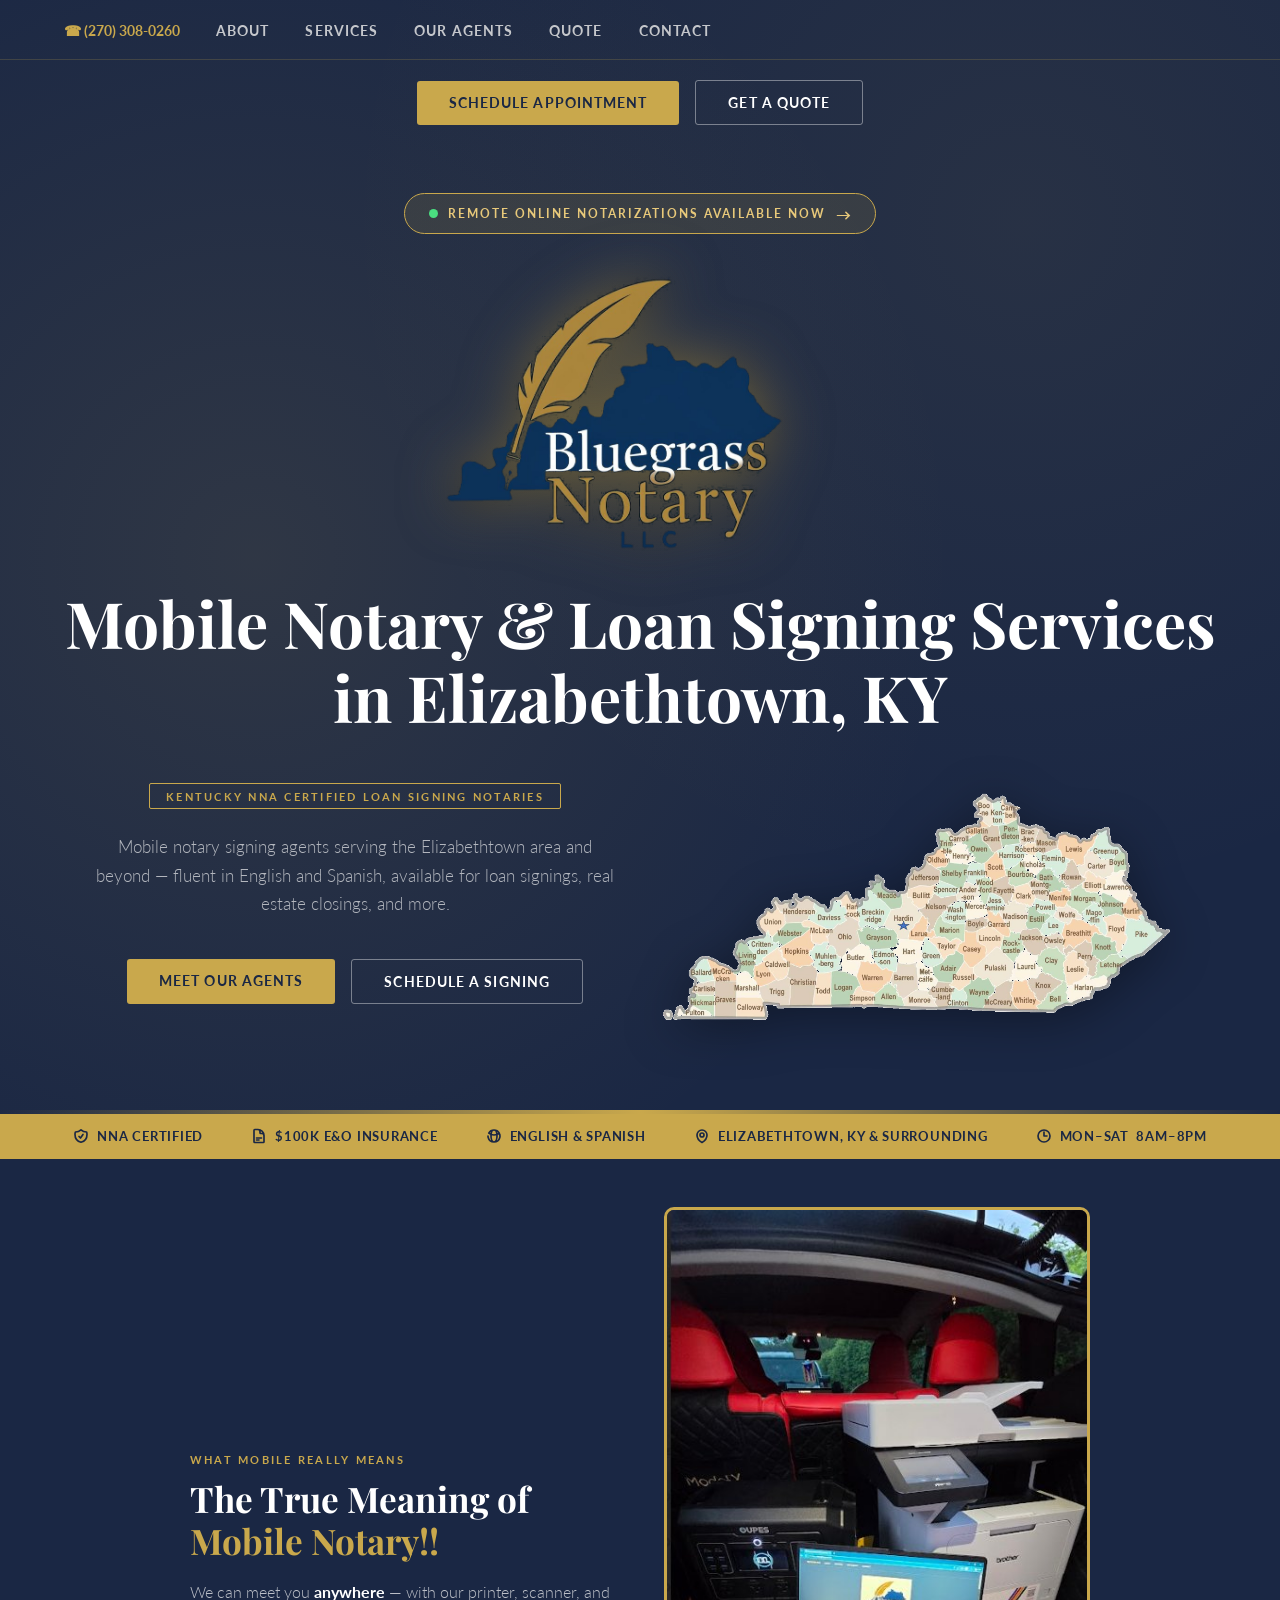
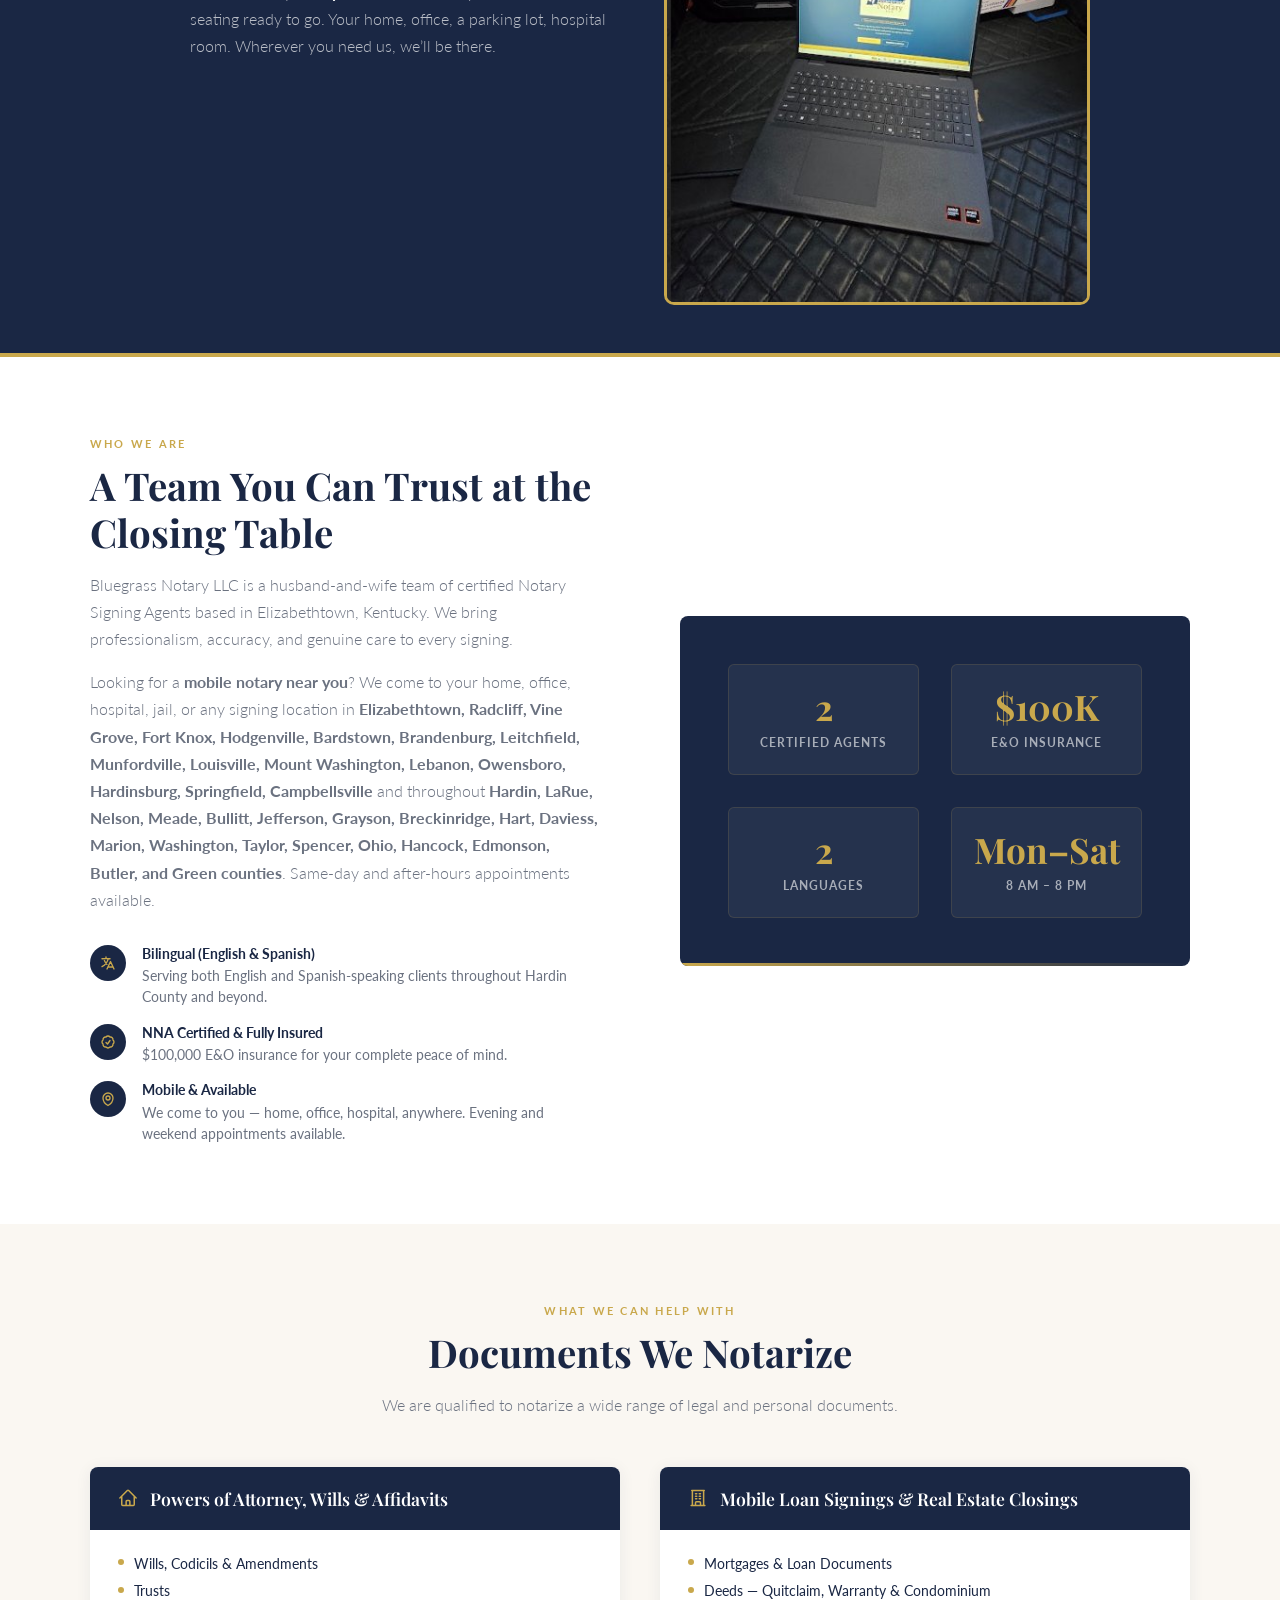
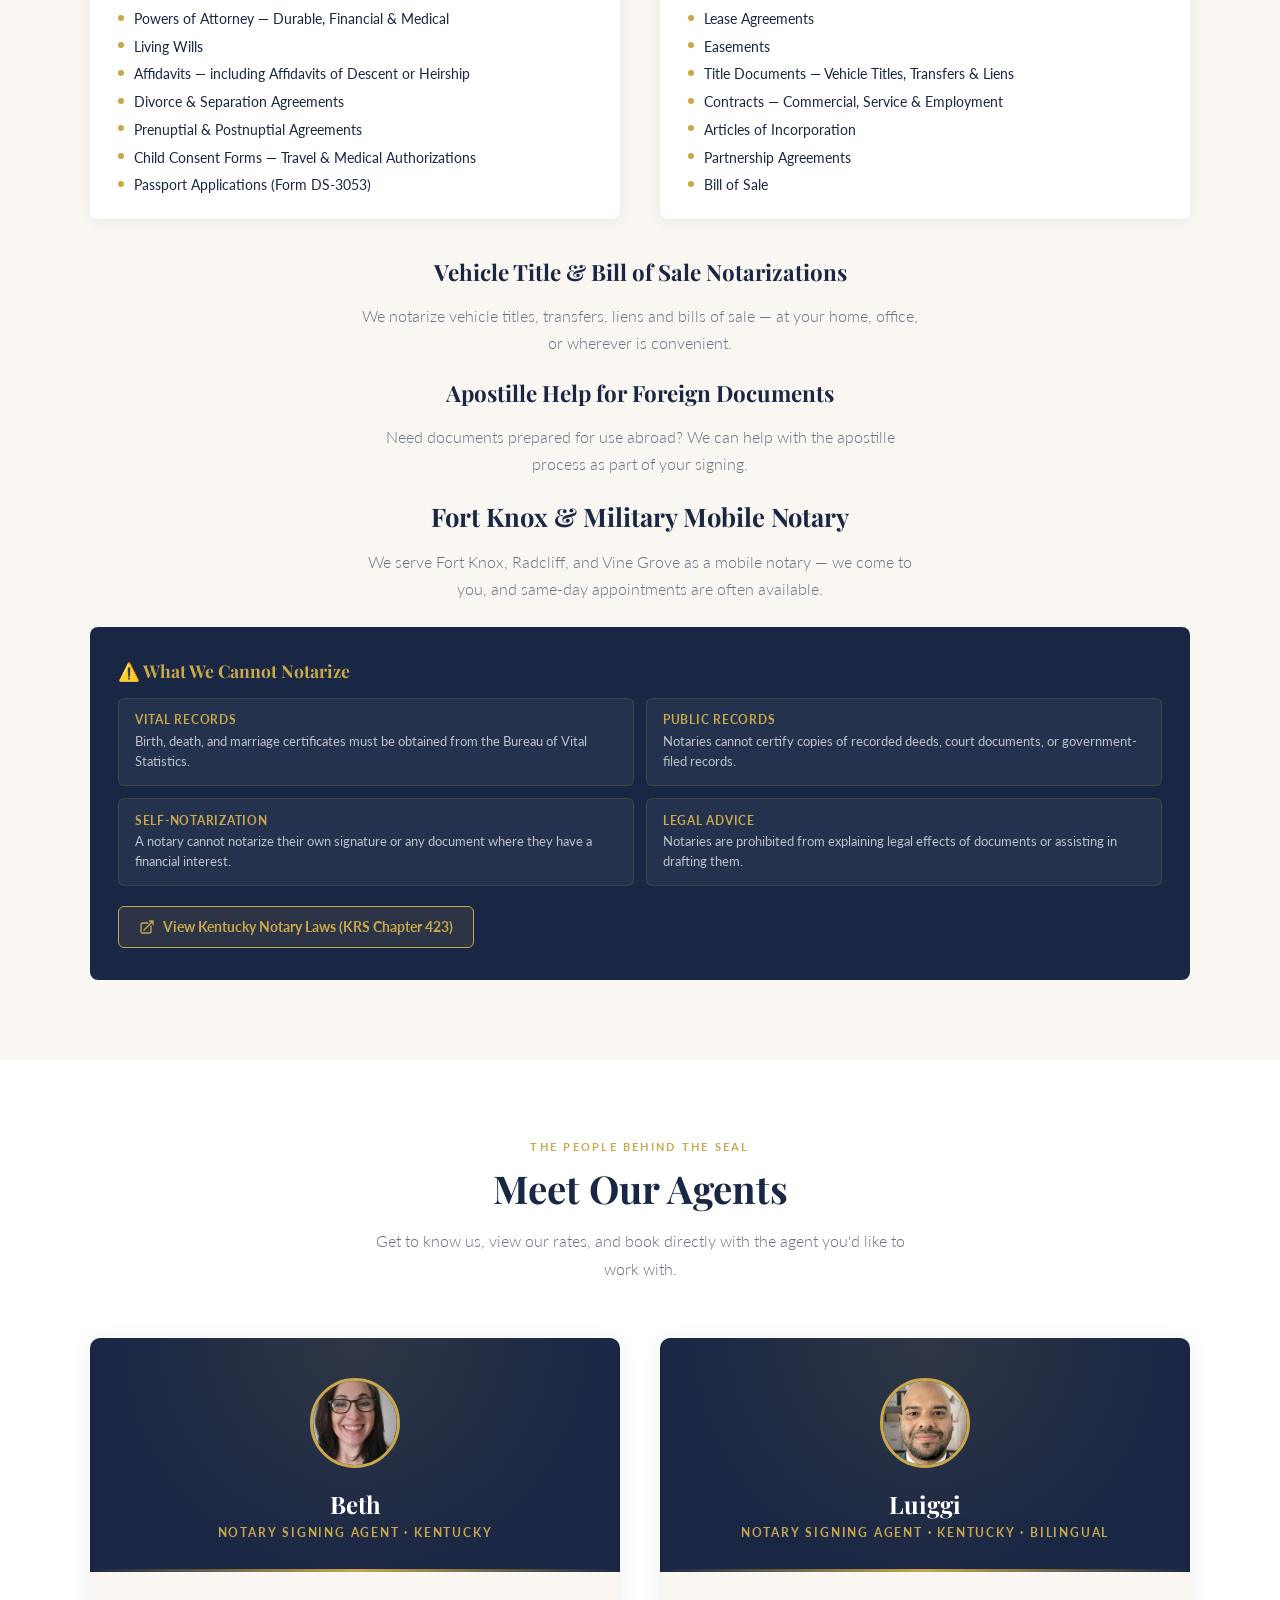
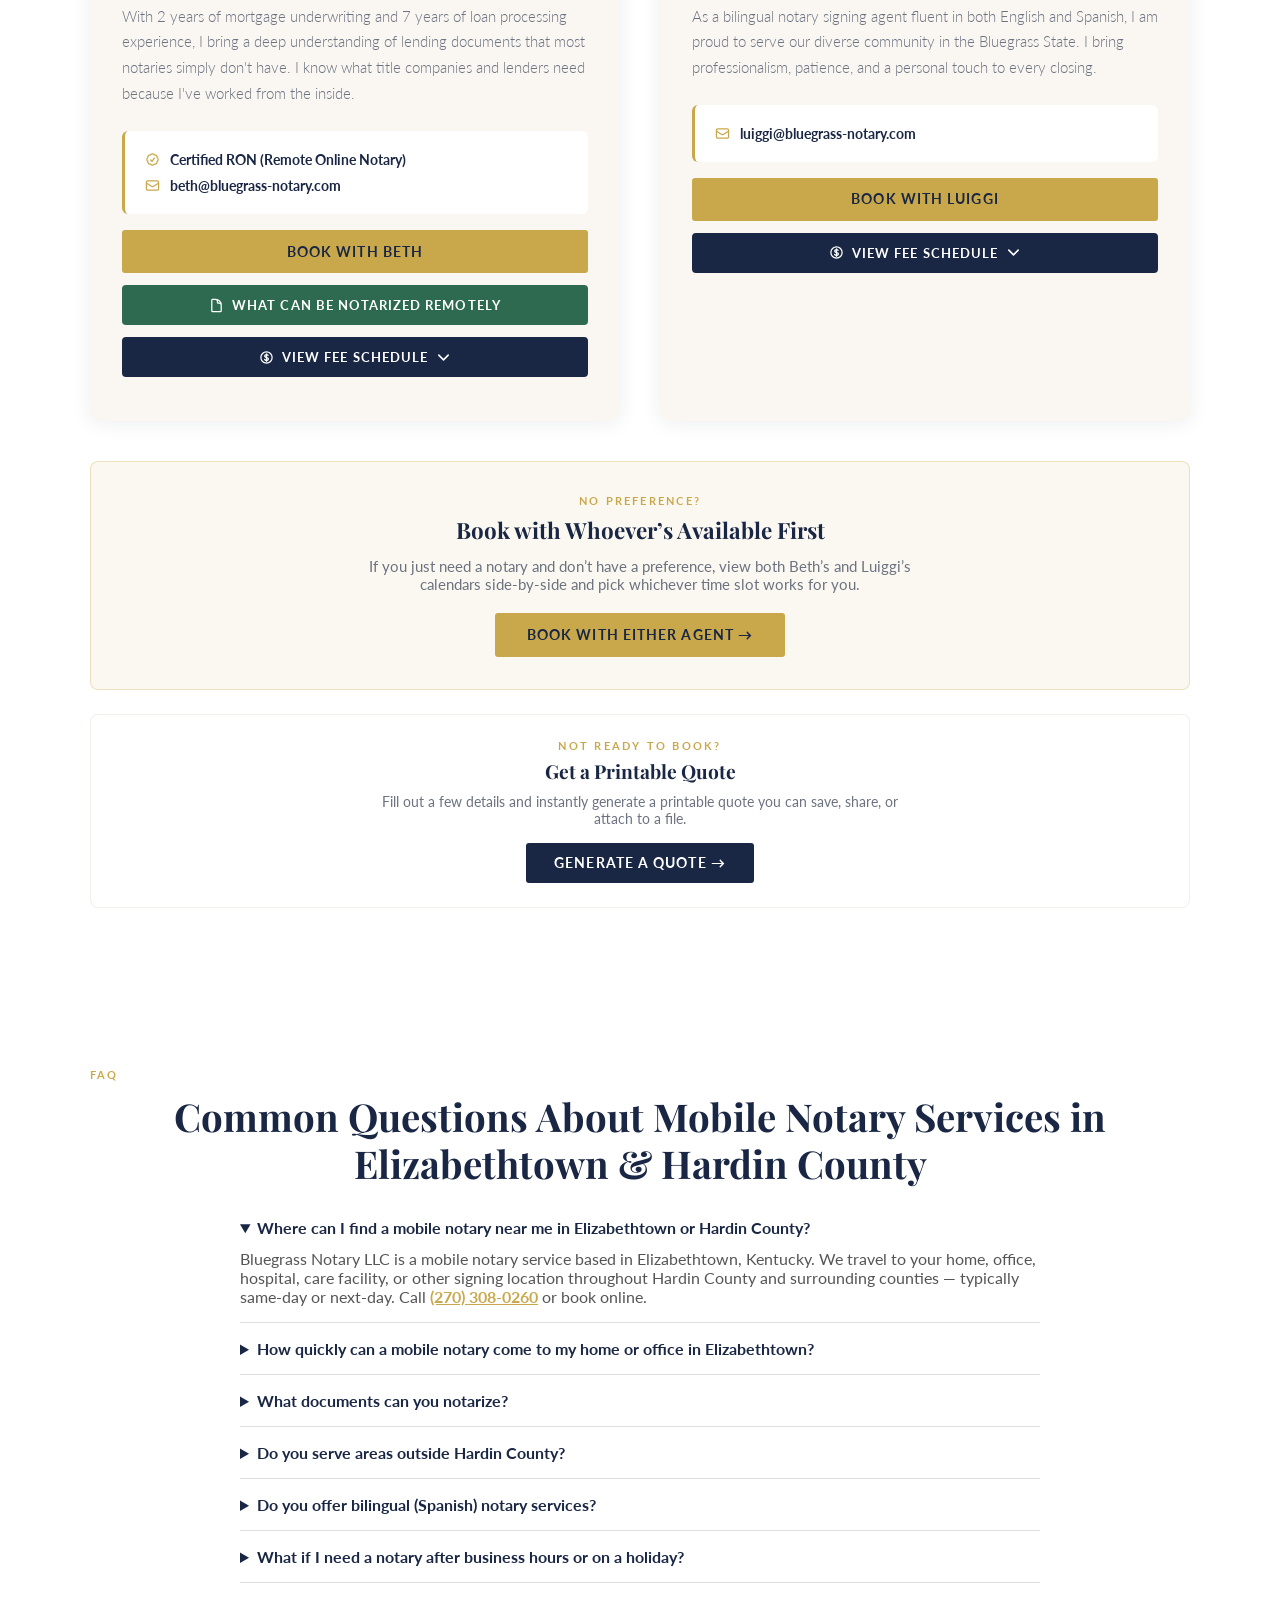
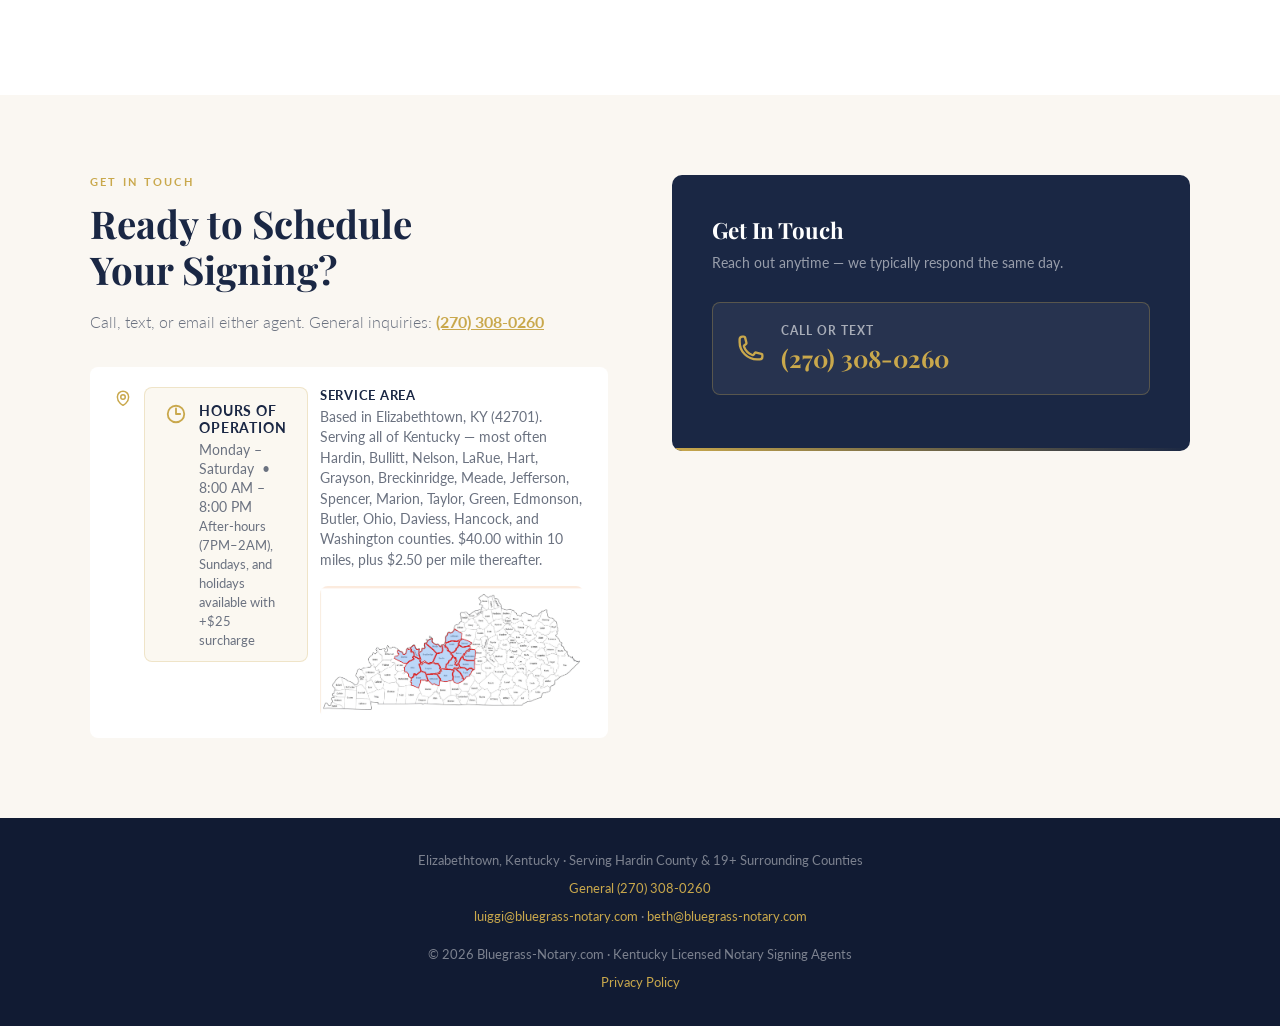
==== index.html @ 933c5e94 "SEO fixes: title, meta, H1, service headings, schema NotaryPublic/email, anchors, extract embedded i" ====
<!DOCTYPE html>
<html lang="en">
<head>
<meta charset="UTF-8"/>
<meta name="viewport" content="width=device-width, initial-scale=1.0"/>
<title>Mobile Notary &amp; Loan Signing Agent | Elizabethtown KY | Bluegrass Notary LLC</title>
<meta name="description" content="Mobile notary &amp; loan signing agent in Elizabethtown, Fort Knox &amp; Hardin County, KY. Car titles, POA, wills, apostille help. Bilingual, NNA certified, same-day."/>
<meta name="robots" content="index, follow"/>
<meta property="og:title" content="Bluegrass Notary LLC | Kentucky Mobile Notary - Hardin and Surrounding Counties"/>
<meta property="og:description" content="Mobile notary &amp; loan signing agent in Elizabethtown, Fort Knox &amp; Hardin County, KY. Car titles, POA, wills, apostille help. Bilingual, NNA certified, same-day."/>
<meta property="og:site_name" content="Bluegrass Notary LLC"/>
<meta property="og:type" content="website"/>
<meta property="og:url" content="https://bluegrass-notary.com"/>
<meta name="twitter:title" content="Bluegrass Notary LLC | Kentucky Mobile Notary - Hardin and Surrounding Counties"/>
<meta name="twitter:description" content="Mobile notary &amp; loan signing agent in Elizabethtown, Fort Knox &amp; Hardin County, KY. Car titles, POA, wills, apostille help. Bilingual, NNA certified, same-day."/>
<link rel="canonical" href="https://bluegrass-notary.com"/>
<link href="https://fonts.googleapis.com/css2?family=Playfair+Display:wght@400;600;700&family=Lato:wght@300;400;700&display=swap" rel="stylesheet"/>
<link rel="stylesheet" href="styles.css"/>
<script type="application/ld+json">
{
  "@context": "https://schema.org",
  "@type": ["LocalBusiness","NotaryPublic","ProfessionalService","LegalService"],
  "@id": "https://bluegrass-notary.com#business",
  "name": "Bluegrass Notary LLC",
  "alternateName": ["Bluegrass Mobile Notary","Mobile Notary Elizabethtown KY"],
  "url": "https://bluegrass-notary.com",
  "telephone": "+1-270-308-0260",
  "email": "beth@bluegrass-notary.com",
  "description": "Certified mobile notary signing agents serving Elizabethtown, Hardin County, and surrounding Kentucky areas. Bilingual English & Spanish. NNA certified, $100K E&O insured. We travel to your home, office, hospital, or signing location — same-day appointments available.",
  "slogan": "Kentucky's bilingual mobile notary — we come to you",
  "address": {
    "@type": "PostalAddress",
    "streetAddress": "124 McCormack Ave",
    "addressLocality": "Elizabethtown",
    "addressRegion": "KY",
    "postalCode": "42701",
    "addressCountry": "US"
  },
  "geo": {
    "@type": "GeoCoordinates",
    "latitude": 37.6951,
    "longitude": -85.8697
  },
  "areaServed": [
    {"@type":"City","name":"Elizabethtown, KY"},
    {"@type":"City","name":"Radcliff, KY"},
    {"@type":"City","name":"Vine Grove, KY"},
    {"@type":"City","name":"Fort Knox, KY"},
    {"@type":"City","name":"Hodgenville, KY"},
    {"@type":"City","name":"Bardstown, KY"},
    {"@type":"City","name":"Brandenburg, KY"},
    {"@type":"City","name":"Leitchfield, KY"},
    {"@type":"City","name":"Munfordville, KY"},
    {"@type":"City","name":"Louisville, KY"},
    {"@type":"City","name":"Mount Washington, KY"},
    {"@type":"City","name":"Lebanon, KY"},
    {"@type":"City","name":"Owensboro, KY"},
    {"@type":"City","name":"Hardinsburg, KY"},
    {"@type":"City","name":"Springfield, KY"},
    {"@type":"City","name":"Campbellsville, KY"},
    {"@type":"AdministrativeArea","name":"Hardin County, Kentucky"},
    {"@type":"AdministrativeArea","name":"LaRue County, Kentucky"},
    {"@type":"AdministrativeArea","name":"Nelson County, Kentucky"},
    {"@type":"AdministrativeArea","name":"Meade County, Kentucky"},
    {"@type":"AdministrativeArea","name":"Bullitt County, Kentucky"},
    {"@type":"AdministrativeArea","name":"Jefferson County, Kentucky"},
    {"@type":"AdministrativeArea","name":"Grayson County, Kentucky"},
    {"@type":"AdministrativeArea","name":"Breckinridge County, Kentucky"}
  ],
  "openingHoursSpecification": [
    {"@type":"OpeningHoursSpecification","dayOfWeek":["Monday","Tuesday","Wednesday","Thursday","Friday","Saturday"],"opens":"08:00","closes":"20:00"}
  ],
  "openingHours": ["Mo-Sa 08:00-20:00"],
  "priceRange": "$$",
  "currenciesAccepted": "USD",
  "paymentAccepted": "Credit Card, Zelle",
  "knowsLanguage": ["English","Spanish"],
  "serviceType": "Mobile Notary Public, Notary Signing Agent, Loan Signing, Power of Attorney, Reverse Mortgage Notary",
  "hasOfferCatalog": {
    "@type": "OfferCatalog",
    "name": "Mobile Notary Services",
    "itemListElement": [
      {"@type":"Offer","itemOffered":{"@type":"Service","name":"Mobile Notary Public — we come to you","areaServed":"Elizabethtown, KY and surrounding counties"}},
      {"@type":"Offer","itemOffered":{"@type":"Service","name":"Loan Signing Agent (refinances, purchases, HELOCs)"}},
      {"@type":"Offer","itemOffered":{"@type":"Service","name":"Reverse Mortgage Notarization"}},
      {"@type":"Offer","itemOffered":{"@type":"Service","name":"Real Estate Closings"}},
      {"@type":"Offer","itemOffered":{"@type":"Service","name":"Power of Attorney (POA) Notarization"}},
      {"@type":"Offer","itemOffered":{"@type":"Service","name":"Wills, Trusts, and Estate Document Notarization"}},
      {"@type":"Offer","itemOffered":{"@type":"Service","name":"Bilingual (Spanish) Notary Services"}},
      {"@type":"Offer","itemOffered":{"@type":"Service","name":"After-Hours and Weekend Notary Appointments"}},
      {"@type":"Offer","itemOffered":{"@type":"Service","name":"Hospital, Jail, and Care-Facility Notary Visits"}}
    ]
  },
  "sameAs": [
    "https://www.google.com/search?q=Bluegrass+Notary+LLC+Elizabethtown+KY"
  ]
}
</script>
<script type="application/ld+json">
{
  "@context": "https://schema.org",
  "@type": "FAQPage",
  "mainEntity": [
    {"@type":"Question","name":"Where can I find a mobile notary near me in Elizabethtown or Hardin County?","acceptedAnswer":{"@type":"Answer","text":"Bluegrass Notary LLC is a mobile notary service based in Elizabethtown, Kentucky. We travel to your home, office, hospital, care facility, or other signing location throughout Hardin County and surrounding counties — typically same-day or next-day. Call (270) 308-0260 or book online."}},
    {"@type":"Question","name":"How quickly can a mobile notary come to my home or office in Elizabethtown?","acceptedAnswer":{"@type":"Answer","text":"Same-day and next-day appointments are usually available throughout Hardin County. Call or book online — we'll confirm within minutes."}},
    {"@type":"Question","name":"What documents can you notarize?","acceptedAnswer":{"@type":"Answer","text":"We handle loan signings, real estate closings, reverse mortgages, powers of attorney, wills, trusts, affidavits, vehicle titles, and most other general notarizations. If you're unsure whether we can help, just ask."}},
    {"@type":"Question","name":"Do you serve areas outside Hardin County?","acceptedAnswer":{"@type":"Answer","text":"Yes — we serve all of Kentucky, with no distance limit. We travel most frequently to Bullitt, Nelson, LaRue, Hart, Grayson, Breckinridge, Meade, Jefferson, Spencer, Marion, Taylor, Green, Edmonson, Butler, Ohio, Daviess, Hancock, and Washington counties. $40.00 within 10 miles, plus $2.50 per mile thereafter."}},
    {"@type":"Question","name":"Do you offer bilingual (Spanish) notary services?","acceptedAnswer":{"@type":"Answer","text":"Yes. Luiggi is fully fluent in Spanish and can assist Spanish-speaking clients throughout the signing process — explaining documents clearly in their preferred language."}},
    {"@type":"Question","name":"What if I need a notary after business hours or on a holiday?","acceptedAnswer":{"@type":"Answer","text":"We're available for appointments between 7:00 PM and 2:00 AM, on Sundays, and on federal holidays for a flat $25.00 surcharge."}}
  ]
}
</script>
</head>
<body>
<div id="canceledBanner" style="display:none;background:#fff3cd;border-bottom:2px solid #c9a84c;padding:1rem 1.5rem;text-align:center;color:#856404;font-weight:700;font-size:.95rem;">
  Your payment was canceled. Your booking has not been confirmed. To finish, please click "Schedule a Signing" below and try again, or call <a href="tel:2703080260" style="color:#856404;text-decoration:underline;">(270) 308-0260</a>.
  <button onclick="document.getElementById('canceledBanner').style.display='none';" style="margin-left:1rem;background:transparent;border:1px solid #856404;color:#856404;padding:.25rem .75rem;border-radius:4px;cursor:pointer;font-weight:700;">Dismiss</button>
</div>
<script>
  if (location.search.indexOf('canceled=1') !== -1) {
    document.getElementById('canceledBanner').style.display = 'block';
  }
</script>


<!-- ===== BOOKING MODAL ===== -->
<div class="overlay" id="bOverlay">
<div class="modal" id="bModal">
<div class="mhdr">
  <h2>Book a Notary Signing</h2>
  <p id="bAgentLabel">Select your agent</p>
  <button class="mclose" id="bClose">&times;</button>
</div>
<div class="mbody">
  <div class="prog" id="bProg"></div>

  <!-- TITLE CO PROMO GATE (shown first) -->
  <div class="step active" id="sPromo">
    <div class="step-title">Booking Type</div>
    <p style="font-size:.9rem;color:var(--gray);margin-bottom:1rem;">Do you have a promo code?</p>
    <div id="sPromoOptions">
      <div class="ro" id="ro-promo-yes">
        <span class="ro-dot"></span>
        <span>
          <span class="ro-label">Yes &mdash; I have a promo code</span>
          <span class="ro-sub">Title company / partner &mdash; fees pre-negotiated</span>
        </span>
      </div>
      <div class="ro" id="ro-promo-no">
        <span class="ro-dot"></span>
        <span>
          <span class="ro-label">No &mdash; Standard booking</span>
          <span class="ro-sub">Continue to the standard 8-step booking</span>
        </span>
      </div>
    </div>
    <div id="sPromoCodeField" style="display:none;margin-top:1rem;">
      <label class="bl">Enter promo code <span style="color:#e53e3e;">*</span></label>
      <input class="bi" type="text" id="sPromoInput" placeholder="Enter your code" style="text-transform:uppercase;" />
      <div id="sPromoMsg" style="font-size:.82rem;margin-top:.4rem;min-height:1.2rem;"></div>
    </div>
    <div class="snav"><button class="btn btn-gold" id="sPromoNext">Next &rarr;</button></div>
  </div>

  <!-- TITLE CO QUICK FORM -->
  <div class="step" id="sTitle">
    <div class="step-title">Title Company Quick Booking</div>
    <p style="font-size:.88rem;color:var(--gray);margin-bottom:1rem;">Fees are pre-negotiated based on the signing location.</p>

    <div class="bg">
      <label class="bl">Where will the signing take place? <span style="color:#e53e3e;">*</span></label>
      <div class="ro" id="ro-loc-office">
        <span class="ro-dot"></span>
        <span>
          <span class="ro-label">In our office (Hardin County)</span>
          <span class="ro-sub">$75 in-office closing</span>
        </span>
      </div>
      <div class="ro" id="ro-loc-mobile">
        <span class="ro-dot"></span>
        <span>
          <span class="ro-label">Mobile / Other location</span>
          <span class="ro-sub">Notary travels to a location you specify &mdash; fee depends on county</span>
        </span>
      </div>
    </div>

    <div id="tOfficeFields" style="display:none;">
      <div class="bg">
        <label class="bl">Title company / office name</label>
        <input class="bi" type="text" id="tOfficeName" placeholder="(optional) e.g., ABC Title Co" />
      </div>
    </div>

    <div id="tMobileFields" style="display:none;">
      <div class="bg">
        <label class="bl">Signing address <span style="color:#e53e3e;">*</span></label>
        <input class="bi" type="text" id="tAddr" placeholder="123 Main St, City, KY 12345" />
      </div>
      <div class="bg">
        <label class="bl">County (Kentucky) <span style="color:#e53e3e;">*</span></label>
        <select class="bsel" id="tCounty">
          <option value="">-- Select county --</option>
          <option value="Hardin">Hardin</option>
          <option value="Jefferson">Jefferson</option>
          <option value="Bullitt">Bullitt</option>
          <option value="Nelson">Nelson</option>
          <option value="LaRue">LaRue</option>
          <option value="Hart">Hart</option>
          <option value="Grayson">Grayson</option>
          <option value="Breckinridge">Breckinridge</option>
          <option value="Meade">Meade</option>
          <option value="Hancock">Hancock</option>
          <option value="Daviess">Daviess</option>
          <option value="Ohio">Ohio</option>
          <option value="Butler">Butler</option>
          <option value="Green">Green</option>
          <option value="Taylor">Taylor</option>
          <option value="Marion">Marion</option>
          <option value="Washington">Washington</option>
          <option value="Spencer">Spencer</option>
        </select>
      </div>
    </div>

    <div class="bg">
      <label class="bl">Names of all signers <span style="color:#e53e3e;">*</span></label>
      <textarea class="bta" id="tSigners" placeholder="One name per line"></textarea>
    </div>
    <div class="bg">
      <label class="bl">Date of signing <span style="color:#e53e3e;">*</span></label>
      <input class="bi" type="date" id="tDate" />
    </div>
    <div class="bg">
      <label class="bl">Phone or email of person booking <span style="color:#e53e3e;">*</span></label>
      <input class="bi" type="text" id="tContact" placeholder="(000) 000-0000 or you@titleco.com" />
    </div>

    <div id="tFeePreview" style="display:none;margin:1rem 0;padding:.85rem 1rem;background:rgba(45,106,79,.1);border:1px solid var(--green);border-radius:6px;font-size:.95rem;color:var(--navy);font-weight:700;text-align:center;"></div>

    <div class="snav">
      <button class="btn btn-navy" id="tBack">&larr; Back</button>
      <button class="btn btn-gold" id="tNext">Pick Time Slot &rarr;</button>
    </div>
  </div>

  <!-- TITLE CO CALENDAR SLOT -->
  <div class="step" id="sTitleCal">
    <div class="step-title">Pick a Time Slot</div>
    <p style="font-size:.88rem;color:var(--gray);margin-bottom:1rem;">Pick an available time on <strong id="tCalDate"></strong>. Once selected, your booking is confirmed and added to our calendar.</p>
    <div id="tCalEmbed"></div>
    <div class="snav" style="margin-top:1rem;"><button class="btn btn-navy" id="tCalBack">&larr; Back</button></div>
  </div>

  <!-- STEP 1: Type of notarization -->
  <div class="step" id="s1">
    <div class="step-title">Step <span>1 of 8</span> &mdash; Type of Notarization</div>
    <p style="font-size:.9rem;color:var(--gray);margin-bottom:1rem;">Select the type of notarization.</p>
    <div id="s1options">
      <div class="ro s1opt" data-fee="40" data-label="Car Title"><span class="ro-dot"></span><span class="ro-label">Car Title</span><span class="ro-price">$40.00</span></div>
      <div class="ro s1opt" data-fee="80" data-label="Seller Package"><span class="ro-dot"></span><span class="ro-label">Seller Package</span><span class="ro-price">$80.00</span></div>
      <div class="ro s1opt" data-fee="100" data-label="Full Purchase"><span class="ro-dot"></span><span class="ro-label">Full Purchase</span><span class="ro-price">$100.00</span></div>
      <div class="ro s1opt" data-fee="275" data-label="Reverse Mtg."><span class="ro-dot"></span><span class="ro-label">Reverse Mtg.</span><span class="ro-price">$275.00</span></div>
      <div class="ro s1opt" data-fee="150" data-label="Loan Application"><span class="ro-dot"></span><span class="ro-label">Loan Application</span><span class="ro-price">$150.00</span></div>
      <div class="ro s1opt" data-fee="75" data-label="Cash Deal Mortgage Closings"><span class="ro-dot"></span><span class="ro-label">Cash Deal Mortgage Closings</span><span class="ro-price">$75.00</span></div>
      <div class="ro s1opt" data-fee="70" data-label="Divorce / General Legal Documents / Power of Attorney, Affidavits, Wills"><span class="ro-dot"></span><span class="ro-label">Divorce / General Legal Documents / Power of Attorney, Affidavits, Wills</span><span class="ro-price">$70.00</span></div>
    </div>
    <div class="snav"><button class="btn btn-gold" id="s1next">Next &rarr;</button></div>
  </div>

  <!-- STEP 2: Add-on services -->
  <div class="step" id="s2">
    <div class="step-title">Step <span>2 of 8</span> &mdash; Add-Ons</div>
    <p style="font-size:.9rem;color:var(--gray);margin-bottom:1rem;">Optional add-ons &mdash; select any that apply.</p>
    <label class="co" id="co-edocs">
      <input type="checkbox" id="needsEdocs" />
      <span><span class="co-label">Extra for EDOCS</span></span>
      <span class="co-price">+$10</span>
    </label>
    <label class="co" id="co-notary-print">
      <input type="checkbox" id="needsNotaryPrint" />
      <span><span class="co-label">Notary to Print</span><span class="co-sub">Please email documents to beth&#64;bluegrass-notary.com</span></span>
      <span class="co-price">+$10</span>
    </label>
    <label class="co" id="co-apostille">
      <input type="checkbox" id="needsApostille" />
      <span><span class="co-label">Apostille Needed for Foreign Documents</span></span>
      <span class="co-price">+$60</span>
    </label>
    <label class="co" id="co-scans">
      <input type="checkbox" id="needsScans" />
      <span><span class="co-label">Scans / Fax Backs / Customer Copies / Re-Prints</span></span>
      <span class="co-price">+$25</span>
    </label>
    <div class="snav">
      <button class="btn btn-navy" id="s2back">&larr; Back</button>
      <button class="btn btn-gold" id="s2next">Next &rarr;</button>
    </div>
  </div>

  <!-- STEP 3: Double-sided copy (notary prints only) -->
  <div class="step" id="s3">
    <div class="step-title">Step <span>3 of 8</span> &mdash; Double-Sided Copy</div>
    <p style="font-size:.9rem;color:var(--gray);margin-bottom:1rem;">Would you like us to leave a complimentary double-sided copy with the signer?</p>
    <label class="co" id="co-dbl">
      <input type="checkbox" id="wantsDbl" />
      <span>
        <span class="co-label">Yes &mdash; leave a double-sided copy with the signer</span>
        <span class="co-sub">Printed copy of the full package</span>
      </span>
      <span class="co-price">Free</span>
    </label>
    <div class="snav">
      <button class="btn btn-navy" id="s3back">&larr; Back</button>
      <button class="btn btn-gold" id="s3next">Next &rarr;</button>
    </div>
  </div>

  <!-- STEP 4: Date & Time -->
  <div class="step" id="s4">
    <div class="step-title">Step <span>4 of 8</span> &mdash; Preferred Date &amp; Time</div>
    <p style="font-size:.88rem;color:var(--gray);margin-bottom:1rem;">Business hours are <strong>8:00 AM &ndash; 8:00 PM, Monday through Saturday</strong>. Appointments between <strong>7:00 PM and 2:00 AM</strong>, on <strong>Sundays</strong>, or on <strong>federal holidays</strong> carry a flat surcharge of <strong style="color:var(--gold);">+$25</strong>.</p>
    <div class="bg">
      <label class="bl">Date</label>
      <input class="bi" type="date" id="prefDate" />
    </div>
    <div class="bg">
      <label class="bl">Time</label>
      <input class="bi" type="time" id="prefTime" />
    </div>
    <div id="ahAlert" style="display:none;" class="ah-alert">
      <strong>&#9200; After-Hours / Holiday / Sunday Selected</strong>
      An additional $25 surcharge applies.
    </div>
    <div id="s4display" style="display:none;margin-top:.5rem;padding:.85rem 1rem;background:rgba(201,168,76,.1);border:1px solid var(--gold);border-radius:6px;font-size:.88rem;color:var(--navy);font-weight:700;"></div>
    <div class="snav">
      <button class="btn btn-navy" id="s4back">&larr; Back</button>
      <button class="btn btn-gold" id="s4next">Next &rarr;</button>
    </div>
  </div>

  <!-- STEP 5: Details & Location -->
  <div class="step" id="s5">
    <div class="step-title">Step <span>5 of 8</span> &mdash; Details &amp; Location</div>

    <div class="bg"><label class="bl">Your Full Name <span style="color:#e53e3e;">*</span></label>
      <input class="bi" type="text" id="custName" placeholder="Full name" /></div>
    <div class="bg"><label class="bl">Your Email <span style="color:#e53e3e;">*</span></label>
      <input class="bi" type="email" id="custEmail" placeholder="email@example.com" /></div>
    <div class="bg"><label class="bl">Your Phone <span style="color:#e53e3e;">*</span></label>
      <input class="bi" type="tel" id="custPhone" placeholder="(000) 000-0000" /></div>

    <div class="bg">
      <label class="bl">Witnesses needed? ($50.00 each)</label>
      <select class="bsel" id="witnessCount">
        <option value="0" selected>0 &mdash; No witness needed</option>
        <option value="1">1 witness (+$50.00)</option>
        <option value="2">2 witnesses (+$100.00)</option>
        <option value="3">3 witnesses (+$150.00)</option>
      </select>
    </div>

    <div class="bg">
      <label class="bl">Number of signers (up to 2 included; each additional adds $25)</label>
      <div class="signer-grid" id="signerGrid">
        <div class="signer-btn sel" data-n="1"><span class="signer-num">1</span><span class="signer-lbl">Signer</span><span class="signer-fee">Included</span></div>
        <div class="signer-btn sel" data-n="2"><span class="signer-num">2</span><span class="signer-lbl">Signers</span><span class="signer-fee">Included</span></div>
        <div class="signer-btn" data-n="3"><span class="signer-num">3</span><span class="signer-lbl">Signers</span><span class="signer-fee">+$25</span></div>
        <div class="signer-btn" data-n="4"><span class="signer-num">4</span><span class="signer-lbl">Signers</span><span class="signer-fee">+$50</span></div>
        <div class="signer-btn" data-n="5"><span class="signer-num">5</span><span class="signer-lbl">Signers</span><span class="signer-fee">+$75</span></div>
        <div class="signer-btn" data-n="6"><span class="signer-num">6</span><span class="signer-lbl">Signers</span><span class="signer-fee">+$100</span></div>
      </div>
    </div>

    <div class="bg">
      <label class="bl">Table &amp; chairs?</label>
      <label class="co" id="co-table">
        <input type="checkbox" id="needsTable" />
        <span><span class="co-label">Yes &mdash; notary to provide table &amp; chairs</span></span>
        <span class="co-price">Free</span>
      </label>
    </div>

    <div class="bg">
      <label class="bl">Do you have a quiet place to meet for at least 1 hour?</label>
      <div class="ro" id="ro-quiet-yes"><span class="ro-dot"></span><span class="ro-label">Yes, I have a suitable location</span></div>
      <div class="ro" id="ro-quiet-no"><span class="ro-dot"></span><span><span class="ro-label">No &mdash; I need help finding a location</span><span class="ro-sub">We will note this on your reservation</span></span></div>
    </div>

    <div class="bg">
      <label class="bl">Signing Address <span style="color:#e53e3e;">*</span></label>
      <div style="display:grid;grid-template-columns:90px 1fr;gap:.5rem;margin-bottom:.5rem;">
        <input class="bi" type="text" id="sigStreetNum" placeholder="123" inputmode="numeric" autocomplete="off" />
        <input class="bi" type="text" id="sigStreetName" placeholder="Street name" autocomplete="off" />
      </div>
      <input class="bi" type="text" id="sigCity" placeholder="City" autocomplete="address-level2" style="margin-bottom:.5rem;" />
      <div style="display:grid;grid-template-columns:1fr 1fr;gap:.5rem;">
        <select class="bsel" id="sigState"></select>
        <input class="bi" type="text" id="sigZip" placeholder="ZIP" maxlength="10" inputmode="numeric" autocomplete="postal-code" />
      </div>
      <button type="button" class="btn btn-navy" id="calcMilesBtn" style="margin-top:.75rem;padding:.6rem 1rem;font-size:.78rem;">Calculate Travel Fee</button>
      <div id="mileageResult" style="margin-top:.5rem;min-height:1.2rem;"></div>
      <div style="font-size:.78rem;color:var(--gray);margin-top:.4rem;padding:.6rem .75rem;background:rgba(201,168,76,.08);border-radius:6px;">$40.00 base fee (covers up to 10 miles) + $2.50/mile for each additional mile.</div>
    </div>

    <div class="bg">
      <label class="bl">County <span style="color:#e53e3e;">*</span></label>
      <select class="bsel" id="sigCounty">
        <option value="">-- Select your county --</option>
        <optgroup label="Core Service Area">
          <option value="Hardin">Hardin</option>
          <option value="Breckinridge">Breckinridge</option>
          <option value="Bullitt">Bullitt</option>
          <option value="Butler">Butler</option>
          <option value="Daviess">Daviess</option>
          <option value="Edmonson">Edmonson</option>
          <option value="Grayson">Grayson</option>
          <option value="Green">Green</option>
          <option value="Hancock">Hancock</option>
          <option value="Hart">Hart</option>
          <option value="Jefferson">Jefferson</option>
          <option value="LaRue">LaRue</option>
          <option value="Marion">Marion</option>
          <option value="Meade">Meade</option>
          <option value="Nelson">Nelson</option>
          <option value="Ohio">Ohio</option>
          <option value="Spencer">Spencer</option>
          <option value="Taylor">Taylor</option>
          <option value="Washington">Washington</option>
        </optgroup>
        <optgroup label="All Other Kentucky Counties">
          <option value="Adair">Adair</option>
          <option value="Allen">Allen</option>
          <option value="Anderson">Anderson</option>
          <option value="Ballard">Ballard</option>
          <option value="Barren">Barren</option>
          <option value="Bath">Bath</option>
          <option value="Bell">Bell</option>
          <option value="Boone">Boone</option>
          <option value="Bourbon">Bourbon</option>
          <option value="Boyd">Boyd</option>
          <option value="Boyle">Boyle</option>
          <option value="Bracken">Bracken</option>
          <option value="Breathitt">Breathitt</option>
          <option value="Caldwell">Caldwell</option>
          <option value="Calloway">Calloway</option>
          <option value="Campbell">Campbell</option>
          <option value="Carlisle">Carlisle</option>
          <option value="Carroll">Carroll</option>
          <option value="Carter">Carter</option>
          <option value="Casey">Casey</option>
          <option value="Christian">Christian</option>
          <option value="Clark">Clark</option>
          <option value="Clay">Clay</option>
          <option value="Clinton">Clinton</option>
          <option value="Crittenden">Crittenden</option>
          <option value="Cumberland">Cumberland</option>
          <option value="Elliott">Elliott</option>
          <option value="Estill">Estill</option>
          <option value="Fayette">Fayette</option>
          <option value="Fleming">Fleming</option>
          <option value="Floyd">Floyd</option>
          <option value="Franklin">Franklin</option>
          <option value="Fulton">Fulton</option>
          <option value="Gallatin">Gallatin</option>
          <option value="Garrard">Garrard</option>
          <option value="Grant">Grant</option>
          <option value="Graves">Graves</option>
          <option value="Greenup">Greenup</option>
          <option value="Harlan">Harlan</option>
          <option value="Harrison">Harrison</option>
          <option value="Henderson">Henderson</option>
          <option value="Henry">Henry</option>
          <option value="Hickman">Hickman</option>
          <option value="Hopkins">Hopkins</option>
          <option value="Jackson">Jackson</option>
          <option value="Jessamine">Jessamine</option>
          <option value="Johnson">Johnson</option>
          <option value="Kenton">Kenton</option>
          <option value="Knott">Knott</option>
          <option value="Knox">Knox</option>
          <option value="Laurel">Laurel</option>
          <option value="Lawrence">Lawrence</option>
          <option value="Lee">Lee</option>
          <option value="Leslie">Leslie</option>
          <option value="Letcher">Letcher</option>
          <option value="Lewis">Lewis</option>
          <option value="Lincoln">Lincoln</option>
          <option value="Livingston">Livingston</option>
          <option value="Logan">Logan</option>
          <option value="Lyon">Lyon</option>
          <option value="McCracken">McCracken</option>
          <option value="McCreary">McCreary</option>
          <option value="McLean">McLean</option>
          <option value="Madison">Madison</option>
          <option value="Magoffin">Magoffin</option>
          <option value="Marshall">Marshall</option>
          <option value="Martin">Martin</option>
          <option value="Mason">Mason</option>
          <option value="Menifee">Menifee</option>
          <option value="Mercer">Mercer</option>
          <option value="Metcalfe">Metcalfe</option>
          <option value="Monroe">Monroe</option>
          <option value="Montgomery">Montgomery</option>
          <option value="Morgan">Morgan</option>
          <option value="Muhlenberg">Muhlenberg</option>
          <option value="Nicholas">Nicholas</option>
          <option value="Oldham">Oldham</option>
          <option value="Owen">Owen</option>
          <option value="Owsley">Owsley</option>
          <option value="Pendleton">Pendleton</option>
          <option value="Perry">Perry</option>
          <option value="Pike">Pike</option>
          <option value="Powell">Powell</option>
          <option value="Pulaski">Pulaski</option>
          <option value="Robertson">Robertson</option>
          <option value="Rockcastle">Rockcastle</option>
          <option value="Rowan">Rowan</option>
          <option value="Russell">Russell</option>
          <option value="Scott">Scott</option>
          <option value="Shelby">Shelby</option>
          <option value="Simpson">Simpson</option>
          <option value="Todd">Todd</option>
          <option value="Trigg">Trigg</option>
          <option value="Trimble">Trimble</option>
          <option value="Union">Union</option>
          <option value="Warren">Warren</option>
          <option value="Wayne">Wayne</option>
          <option value="Webster">Webster</option>
          <option value="Whitley">Whitley</option>
          <option value="Wolfe">Wolfe</option>
          <option value="Woodford">Woodford</option>
        </optgroup>
      </select>
      <p style="font-size:.75rem;color:var(--gray);margin-top:.4rem;">We travel anywhere in Kentucky. $40.00 base fee (covers up to 10 miles) + $2.50/mile for each additional mile, calculated from your exact address in the next step.</p>
    </div>

    <div class="bg">
      <label class="bl">Type of Document</label>
      <select class="bsel" id="docType">
        <option value="" disabled selected>Select type&hellip;</option>
        <option>Mortgage / Loan Documents</option><option>Reverse Mortgage</option>
        <option>Power of Attorney (POA)</option><option>Will or Codicil</option>
        <option>Trust Documents</option><option>Living Will</option><option>Affidavit</option>
        <option>Deed (Quitclaim, Warranty, etc.)</option><option>Lease Agreement</option>
        <option>Easement</option><option>Title Documents</option><option>Contract</option>
        <option>Articles of Incorporation</option><option>Partnership Agreement</option>
        <option>Bill of Sale</option><option>Child Consent Form</option>
        <option>Divorce / Separation Agreement</option><option>Prenuptial / Postnuptial Agreement</option>
        <option>Passport Application (DS-3053)</option><option>Other</option>
      </select>
    </div>

    <div class="bg">
      <label class="bl">Comments (up to 300 characters)</label>
      <textarea class="bta" id="comments" maxlength="300" placeholder="Special instructions or questions&hellip;"></textarea>
      <div id="charCount" style="font-size:.75rem;color:var(--gray);margin-top:.25rem;">300 characters remaining</div>
    </div>

    <div class="snav">
      <button class="btn btn-navy" id="s5back">&larr; Back</button>
      <button class="btn btn-gold" id="s5next">Next &rarr;</button>
    </div>
  </div>

  <!-- STEP 6: Policies -->
  <div class="step" id="s6">
    <div class="step-title">Step <span>6 of 8</span> &mdash; Policies &amp; Acknowledgment</div>
    <div id="s6invoice"></div>
    <div class="polbox">
      <h4>1. Travel, Wait Time &amp; Cancellations</h4>
      <p><strong>Travel Policy:</strong> $40.00 base fee within 10 miles of our office; $2.50 per mile thereafter.</p>
      <p><strong>Wait Time:</strong> I will wait up to 16 min with no contact before leaving. If you need me to wait, please contact me. 15 min wait time, on 15th min, $15 fee added and $1 per min thereafter.</p>
      <p><strong>Cancellation Policy:</strong> Cancellation up to 5 hours free &ndash; after that the full amount to be charged.</p>
      <p><strong>No-Show / Refusal Policy:</strong> Client no-show and or refusal to sign &ndash; full amount to be charged.</p>
      <h4>2. Identification</h4>
      <p>In most cases, signers must present a valid non-expired passport, driver&rsquo;s license, government-issued ID card, or other government-issued ID containing a signature and photograph. If unavailable, verification by oath of a credible witness personally appearing before the notary is an acceptable alternative.</p>
      <h4>3. Signatures</h4>
      <p>If physically unable to sign, you may direct another person (not the notary) to sign your name by proxy. This requires two additional witness signatures. Some signings require signature under oath witnessed by the notary; others only require notary verification. When in doubt, contact us before signing.</p>
      <h4>4. Powers of Attorney (POA)</h4>
      <p>If using a POA, it must be recorded at least 24 hours prior to use. The notary must see the POA for the signing to be valid.</p>
      <h4>5. Right to Refuse</h4>
      <p>The notary may refuse service if: (1) the person lacks the capacity to execute the record; (2) the signature does not appear knowingly and voluntarily made; or (3) for other lawful reasons, unless prohibited by law.</p>
    </div>
    <div class="agrchk">
      <input type="checkbox" id="agreeBox" />
      <label for="agreeBox">I have read and agree to all policies above.</label>
    </div>
    <div class="snav" style="margin-top:1rem;">
      <button class="btn btn-navy" id="s6back">&larr; Back</button>
      <button class="btn btn-gold" id="s6next" disabled style="opacity:.5;cursor:not-allowed;">Continue to Schedule &rarr;</button>
    </div>
  </div>

  <!-- STEP 7: Schedule Appointment -->
  <div class="step" id="s7">
    <div class="step-title">Step <span>7 of 8</span> &mdash; Schedule Your Appointment</div>
    <p style="font-size:.88rem;color:var(--gray);margin-bottom:1rem;">Pick an available time below. We've noted your preference of <strong id="calPrefTime"></strong>. Once you select a slot, you'll proceed to payment to confirm.</p>
    <div id="calEmbed"></div>
    <div class="snav" style="margin-top:1rem;"><button class="btn btn-navy" id="s7back">&larr; Back</button></div>
  </div>

  <!-- STEP 8: Payment (after slot is reserved) -->
  <div class="step" id="s8">
    <div class="step-title">Step <span>8 of 8</span> &mdash; Payment</div>
    <div id="s8sched" style="display:none;margin-bottom:.85rem;padding:.85rem 1rem;background:rgba(45,106,79,.1);border:1px solid var(--green);border-radius:6px;font-size:.88rem;color:var(--navy);font-weight:700;"></div>
    <p style="font-size:.85rem;color:var(--gray);margin-bottom:1rem;">Review your invoice and complete payment to confirm your appointment.</p>
    <div id="s8invoice"></div>
    <div style="background:rgba(201,168,76,.08);border:1px solid rgba(201,168,76,.3);border-radius:6px;padding:1rem 1.25rem;margin-bottom:1rem;font-size:.88rem;color:var(--navy);line-height:1.5;">
      Clicking the button below will redirect you to <strong>Stripe</strong>'s secure checkout page to enter your payment details. After payment, you'll return here to a confirmation page.
    </div>
    <div id="card-errors" style="color:#e53e3e;font-size:.85rem;margin-top:.5rem;min-height:.5rem;"></div>
    <div class="promo-wrap">
      <button class="promo-toggle" id="promoToggle">Have a company code?</button>
      <div class="promo-field" id="promoField">
        <input type="text" id="promoCode" placeholder="Enter code" style="text-transform:uppercase;" />
        <div class="promo-msg" id="promoMsg"></div>
      </div>
    </div>
    <button class="btn btn-gold" id="payBtn" style="width:100%;margin-top:1rem;">Pay &amp; Confirm Appointment &rarr;</button>
    <p class="pay-note">&#x1F512; Secured by Stripe. Card details entered on Stripe's site &mdash; never on ours.</p>
    <p style="font-size:.78rem;color:var(--gray);text-align:center;margin-top:.5rem;">Prefer Zelle? <a href="tel:2703080260" style="color:var(--gold);">(270) 308-0260</a></p>
    <div class="snav"><button class="btn btn-navy" id="s8back">&larr; Back</button></div>
  </div>

  <!-- SUCCESS -->
  <div class="step" id="sSuccess">
    <div class="success-wrap">
      <div class="success-ck"><svg fill="none" viewBox="0 0 24 24" stroke="currentColor" stroke-width="3"><path stroke-linecap="round" stroke-linejoin="round" d="M5 13l4 4L19 7"/></svg></div>
      <h3 id="successTitle">You&rsquo;re All Set!</h3>
      <p id="successMsg">Your signing is confirmed. A confirmation email is on its way.</p>
    </div>
  </div>

</div><!-- mbody -->
</div><!-- modal -->
</div><!-- overlay -->

<!-- ===== REMOTE ONLINE NOTARIZATION (RON) INFO MODAL ===== -->
<div class="overlay" id="ronOverlay">
<div class="modal" id="ronModal" style="max-width:600px;">
<div class="mhdr">
  <h2>Remote Online Notarization</h2>
  <p>Certified RON &mdash; what can and cannot be notarized online</p>
  <button class="mclose" id="ronClose">&times;</button>
</div>
<div class="mbody">
  <div class="ron-sec">
    <div class="ron-hd ok">What I am able to notarize remotely</div>

    <div class="ron-cat">Personal &amp; Estate</div>
    <ul class="ron-grid">
      <li class="ron-li ok">Powers of Attorney (POA)</li>
      <li class="ron-li ok">Durable POAs</li>
      <li class="ron-li ok">Limited POAs</li>
      <li class="ron-li ok">Affidavits</li>
      <li class="ron-li ok">Sworn Statements</li>
      <li class="ron-li ok">Depositions</li>
      <li class="ron-li ok">Affidavits of Identity</li>
      <li class="ron-li ok">Affidavits of Translation</li>
      <li class="ron-li ok">Healthcare Directives</li>
      <li class="ron-li ok">Living Wills</li>
      <li class="ron-li ok">Medical Powers of Attorney</li>
      <li class="ron-li ok">Do Not Resuscitate (DNR) Orders</li>
      <li class="ron-li ok">Pre-Nuptial Agreements</li>
      <li class="ron-li ok">Divorce Agreements</li>
      <li class="ron-li ok">Child Travel Consent Forms</li>
    </ul>

    <div class="ron-cat">Financial &amp; Business Records</div>
    <ul class="ron-grid">
      <li class="ron-li ok">Loan Agreements</li>
      <li class="ron-li ok">Personal Loans</li>
      <li class="ron-li ok">Commercial Loan Modifications</li>
      <li class="ron-li ok">Promissory Notes</li>
      <li class="ron-li ok">Corporate Bylaws</li>
      <li class="ron-li ok">Corporate Resolutions</li>
      <li class="ron-li ok">Board Meeting Minutes</li>
      <li class="ron-li ok">Partnership Agreements</li>
      <li class="ron-li ok">Commercial Contracts</li>
      <li class="ron-li ok">Vendor Agreements</li>
      <li class="ron-li ok">Employment Contracts</li>
      <li class="ron-li ok">Non-Disclosure Agreements (NDAs)</li>
      <li class="ron-li ok">USPS Form 1583</li>
    </ul>

    <div class="ron-cat">Real Estate &amp; Construction</div>
    <ul class="ron-grid">
      <li class="ron-li ok">Closing Disclosures</li>
      <li class="ron-li ok">Deeds of Trust</li>
      <li class="ron-li ok">Leases</li>
      <li class="ron-li ok">Rental Agreements</li>
      <li class="ron-li ok">Construction Permits</li>
      <li class="ron-li ok">Notices of Commencement</li>
      <li class="ron-li ok">Liens</li>
      <li class="ron-li ok">Lien Waivers</li>
      <li class="ron-li ok">Easements</li>
    </ul>

    <div class="ron-cat">Automotive &amp; Travel</div>
    <ul class="ron-grid">
      <li class="ron-li ok">Bills of Sale</li>
      <li class="ron-li ok">Insurance Claims</li>
      <li class="ron-li ok">Total Loss Automotive Claims</li>
      <li class="ron-li ok">Insurance Settlement Releases</li>
    </ul>
  </div>

  <div class="ron-sec">
    <div class="ron-hd no">What I am <em>NOT</em> able to notarize remotely</div>
    <ul class="ron-grid one-col">
      <li class="ron-li no">Vital Certificates</li>
      <li class="ron-li no">Immigration Documents</li>
      <li class="ron-li no">Kentucky Vehicle &amp; Watercraft Titles</li>
      <li class="ron-li no">Documents intended for use in states or jurisdictions that do not legally accept out-of-state Remote Online Notarizations.</li>
    </ul>
  </div>
  <div class="pol-note">Not sure whether your document qualifies? Call <a href="tel:2703080260" style="color:var(--gold);font-weight:700;">(270) 308-0260</a> or email <a href="https://mail.google.com/mail/?view=cm&to=beth@bluegrass-notary.com" target="_blank" style="color:var(--gold);font-weight:700;">beth&#64;bluegrass-notary.com</a> and we&rsquo;ll confirm before you book.</div>
</div>
</div><!-- ronModal -->
</div><!-- ronOverlay -->

<!-- HEADER -->
<header>
<div class="hp"></div>
<nav>
  <div class="nav-links">
    <a href="tel:2703080260" style="color:var(--gold);letter-spacing:normal;text-transform:none;font-size:.9rem;">&#9742; (270) 308-0260</a>
    <a href="#about">About</a>
    <a href="#documents">Services</a>
    <a href="#agents">Our Agents</a>
    <a href="quote.html">Quote</a>
    <a href="#contact">Contact</a>
  </div>
</nav>
<div class="top-cta">
  <a href="#either-cta" class="btn btn-gold">Schedule Appointment</a>
  <a href="quote.html" class="btn btn-outline">Get a Quote</a>
</div>
<div class="hero">
  <button class="ron-banner" id="ronHeroBtn" type="button" aria-label="Remote online notarizations available now — see what can be notarized online">
    <span class="dot" aria-hidden="true"></span>
    Remote Online Notarizations Available Now
    <span class="arrow" aria-hidden="true">&rarr;</span>
  </button>
  <div class="hero-logo-wrap" style="display:flex;justify-content:center;align-items:center;margin-bottom:2rem;">
    <img
      src="images/embedded-1.png"
      alt="Bluegrass Notary LLC — Mobile Notary Elizabethtown KY"
      style="
        width:min(90vw,580px);
        height:auto;
        filter:drop-shadow(0 0 28px rgba(201,168,76,.5)) drop-shadow(0 4px 16px rgba(0,0,0,.3));
        animation:heroLogoFade 1.1s ease both;
      "
    />
  </div>
  <h1 style="font-family:'Playfair Display',serif;color:#fff;font-size:clamp(2.4rem,5vw,4rem);line-height:1.15;font-weight:700;margin-bottom:1.25rem;">
    Mobile Notary &amp; Loan Signing Services in Elizabethtown, KY
  </h1>
  <div class="hero-grid">
    <div class="hero-text">
      <div class="badge">Kentucky NNA Certified Loan Signing Notaries</div>
      <p>Mobile notary signing agents serving the Elizabethtown area and beyond &mdash; fluent in English and Spanish, available for loan signings, real estate closings, and more.</p>
      <div class="hero-cta">
        <a href="#agents" class="btn btn-gold">Meet Our Agents</a>
        <a href="#either-cta" class="btn btn-outline">Schedule a Signing</a>
      </div>
    </div>
    <div class="hero-map">
      <img src="kentucky-counties.png" alt="Kentucky counties map showing Hardin County and surrounding service area" />
    </div>
  </div>
</div>
<div class="hb"></div>
</header>

<div class="trust-bar">
  <div class="ti"><svg fill="none" viewBox="0 0 24 24" stroke="currentColor" stroke-width="2.5"><path stroke-linecap="round" stroke-linejoin="round" d="M9 12.75L11.25 15 15 9.75m-3-7.036A11.959 11.959 0 013.598 6 11.99 11.99 0 003 9.749c0 5.592 3.824 10.29 9 11.623 5.176-1.332 9-6.03 9-11.622 0-1.31-.21-2.571-.598-3.751h-.152c-3.196 0-6.1-1.248-8.25-3.285z"/></svg>NNA Certified</div>
  <div class="ti"><svg fill="none" viewBox="0 0 24 24" stroke="currentColor" stroke-width="2.5"><path stroke-linecap="round" stroke-linejoin="round" d="M19.5 14.25v-2.625a3.375 3.375 0 00-3.375-3.375h-1.5A1.125 1.125 0 0113.5 7.125v-1.5a3.375 3.375 0 00-3.375-3.375H8.25m0 12.75h7.5m-7.5 3H12M10.5 2.25H5.625c-.621 0-1.125.504-1.125 1.125v17.25c0 .621.504 1.125 1.125 1.125h12.75c.621 0 1.125-.504 1.125-1.125V11.25a9 9 0 00-9-9z"/></svg>$100K E&amp;O Insurance</div>
  <div class="ti"><svg fill="none" viewBox="0 0 24 24" stroke="currentColor" stroke-width="2.5"><path stroke-linecap="round" stroke-linejoin="round" d="M12 21a9.004 9.004 0 008.716-6.747M12 21a9.004 9.004 0 01-8.716-6.747M12 21c2.485 0 4.5-4.03 4.5-9S14.485 3 12 3m0 18c-2.485 0-4.5-4.03-4.5-9S9.515 3 12 3m0 0a8.997 8.997 0 017.843 4.582M12 3a8.997 8.997 0 00-7.843 4.582m15.686 0A11.953 11.953 0 0112 10.5c-2.998 0-5.74-1.1-7.843-2.918m15.686 0A8.959 8.959 0 0121 12c0 .778-.099 1.533-.284 2.253M3 12a8.959 8.959 0 00.284 2.253"/></svg>English &amp; Spanish</div>
  <div class="ti"><svg fill="none" viewBox="0 0 24 24" stroke="currentColor" stroke-width="2.5"><path stroke-linecap="round" stroke-linejoin="round" d="M15 10.5a3 3 0 11-6 0 3 3 0 016 0z"/><path stroke-linecap="round" stroke-linejoin="round" d="M19.5 10.5c0 7.142-7.5 11.25-7.5 11.25S4.5 17.642 4.5 10.5a7.5 7.5 0 1115 0z"/></svg>Elizabethtown, KY &amp; Surrounding</div>
  <div class="ti"><svg fill="none" viewBox="0 0 24 24" stroke="currentColor" stroke-width="2.5"><path stroke-linecap="round" stroke-linejoin="round" d="M12 6v6h4.5m4.5 0a9 9 0 11-18 0 9 9 0 0118 0z"/></svg>Mon&ndash;Sat &nbsp;8AM&ndash;8PM</div>
</div>

<div class="mob-banner">
  <div class="mob-inner">
    <div style="text-align:left;">
      <div class="sl">What Mobile Really Means</div>
      <h2 style="font-family:'Playfair Display',serif;color:#fff;font-size:clamp(1.6rem,3vw,2.2rem);line-height:1.2;margin-bottom:1rem;">The True Meaning of<br/><em style="color:var(--gold);font-style:normal;">Mobile Notary!!</em></h2>
      <p style="color:rgba(255,255,255,.7);font-size:1rem;line-height:1.7;font-weight:300;">We can meet you <strong style="color:#fff;">anywhere</strong> &mdash; with our printer, scanner, and seating ready to go. Your home, office, a parking lot, hospital room. Wherever you need us, we&rsquo;ll be there.</p>
    </div>
    <img src="images/embedded-2.jpg" alt="Mobile Notary"/>
  </div>
</div>

<section id="about">
<div class="container">
  <div class="ag">
    <div>
      <div class="sl">Who We Are</div>
      <h2 class="st">A Team You Can Trust at the Closing Table</h2>
      <p class="ss">Bluegrass Notary LLC is a husband-and-wife team of certified Notary Signing Agents based in Elizabethtown, Kentucky. We bring professionalism, accuracy, and genuine care to every signing.</p>
      <p class="ss" style="margin-top:1rem;">Looking for a <strong>mobile notary near you</strong>? We come to your home, office, hospital, jail, or any signing location in <strong>Elizabethtown, Radcliff, Vine Grove, Fort Knox, Hodgenville, Bardstown, Brandenburg, Leitchfield, Munfordville, Louisville, Mount Washington, Lebanon, Owensboro, Hardinsburg, Springfield, Campbellsville</strong> and throughout <strong>Hardin, LaRue, Nelson, Meade, Bullitt, Jefferson, Grayson, Breckinridge, Hart, Daviess, Marion, Washington, Taylor, Spencer, Ohio, Hancock, Edmonson, Butler, and Green counties</strong>. Same-day and after-hours appointments available.</p>
      <div class="af">
        <div class="fi"><div class="fic"><svg fill="none" viewBox="0 0 24 24" stroke="currentColor" stroke-width="2"><path stroke-linecap="round" stroke-linejoin="round" d="M10.5 21l5.25-11.25L21 21m-9-3h7.5M3 5.621a48.474 48.474 0 016-.371m0 0c1.12 0 2.233.038 3.334.114M9 5.25V3m3.334 2.364C11.176 10.658 7.69 15.08 3 17.502m9.334-12.138c.896.061 1.785.147 2.666.257m-4.589 8.495a18.023 18.023 0 01-3.827-5.802"/></svg></div><div class="ft"><strong>Bilingual (English &amp; Spanish)</strong><span>Serving both English and Spanish-speaking clients throughout Hardin County and beyond.</span></div></div>
        <div class="fi"><div class="fic"><svg fill="none" viewBox="0 0 24 24" stroke="currentColor" stroke-width="2"><path stroke-linecap="round" stroke-linejoin="round" d="M9 12.75L11.25 15 15 9.75M21 12c0 1.268-.63 2.39-1.593 3.068a3.745 3.745 0 01-1.043 3.296 3.745 3.745 0 01-3.296 1.043A3.745 3.745 0 0112 21c-1.268 0-2.39-.63-3.068-1.593a3.746 3.746 0 01-3.296-1.043 3.745 3.745 0 01-1.043-3.296A3.745 3.745 0 013 12c0-1.268.63-2.39 1.593-3.068a3.745 3.745 0 011.043-3.296 3.746 3.746 0 013.296-1.043A3.746 3.746 0 0112 3c1.268 0 2.39.63 3.068 1.593a3.746 3.746 0 013.296 1.043 3.746 3.746 0 011.043 3.296A3.745 3.745 0 0121 12z"/></svg></div><div class="ft"><strong>NNA Certified &amp; Fully Insured</strong><span>$100,000 E&amp;O insurance for your complete peace of mind.</span></div></div>
        <div class="fi"><div class="fic"><svg fill="none" viewBox="0 0 24 24" stroke="currentColor" stroke-width="2"><path stroke-linecap="round" stroke-linejoin="round" d="M15 10.5a3 3 0 11-6 0 3 3 0 016 0z"/><path stroke-linecap="round" stroke-linejoin="round" d="M19.5 10.5c0 7.142-7.5 11.25-7.5 11.25S4.5 17.642 4.5 10.5a7.5 7.5 0 1115 0z"/></svg></div><div class="ft"><strong>Mobile &amp; Available</strong><span>We come to you &mdash; home, office, hospital, anywhere. Evening and weekend appointments available.</span></div></div>
      </div>
    </div>
    <div class="ac">
      <div class="sg">
        <div class="si"><span class="sn">2</span><span class="sl2">Certified Agents</span></div>
        <div class="si"><span class="sn">$100K</span><span class="sl2">E&amp;O Insurance</span></div>
        <div class="si"><span class="sn">2</span><span class="sl2">Languages</span></div>
        <div class="si"><span class="sn">Mon&ndash;Sat</span><span class="sl2">8 AM &ndash; 8 PM</span></div>
      </div>
    </div>
  </div>
</div>
</section>

<section id="documents">
<div class="container">
  <div class="tc" style="margin-bottom:3rem;">
    <div class="sl">What We Can Help With</div>
    <h2 class="st">Documents We Notarize</h2>
    <p class="ss">We are qualified to notarize a wide range of legal and personal documents.</p>
  </div>
  <div class="dg">
    <div class="dc">
      <div class="dch"><svg fill="none" viewBox="0 0 24 24" stroke="currentColor" stroke-width="1.8"><path stroke-linecap="round" stroke-linejoin="round" d="M2.25 12l8.954-8.955c.44-.439 1.152-.439 1.591 0L21.75 12M4.5 9.75v10.125c0 .621.504 1.125 1.125 1.125H9.75v-4.875c0-.621.504-1.125 1.125-1.125h2.25c.621 0 1.125.504 1.125 1.125V21h4.125c.621 0 1.125-.504 1.125-1.125V9.75M8.25 21h8.25"/></svg><h3>Powers of Attorney, Wills &amp; Affidavits</h3></div>
      <div class="dl">
        <div class="di">Wills, Codicils &amp; Amendments</div>
        <div class="di">Trusts</div>
        <div class="di">Powers of Attorney &mdash; Durable, Financial &amp; Medical</div>
        <div class="di">Living Wills</div>
        <div class="di">Affidavits &mdash; including Affidavits of Descent or Heirship</div>
        <div class="di">Divorce &amp; Separation Agreements</div>
        <div class="di">Prenuptial &amp; Postnuptial Agreements</div>
        <div class="di">Child Consent Forms &mdash; Travel &amp; Medical Authorizations</div>
        <div class="di">Passport Applications (Form DS-3053)</div>
      </div>
    </div>
    <div class="dc">
      <div class="dch"><svg fill="none" viewBox="0 0 24 24" stroke="currentColor" stroke-width="1.8"><path stroke-linecap="round" stroke-linejoin="round" d="M3.75 21h16.5M4.5 3h15M5.25 3v18m13.5-18v18M9 6.75h1.5m-1.5 3h1.5m-1.5 3h1.5m3-6H15m-1.5 3H15m-1.5 3H15M9 21v-3.375c0-.621.504-1.125 1.125-1.125h3.75c.621 0 1.125.504 1.125 1.125V21"/></svg><h3>Mobile Loan Signings &amp; Real Estate Closings</h3></div>
      <div class="dl">
        <div class="di">Mortgages &amp; Loan Documents</div>
        <div class="di">Deeds &mdash; Quitclaim, Warranty &amp; Condominium</div>
        <div class="di">Lease Agreements</div>
        <div class="di">Easements</div>
        <div class="di">Title Documents &mdash; Vehicle Titles, Transfers &amp; Liens</div>
        <div class="di">Contracts &mdash; Commercial, Service &amp; Employment</div>
        <div class="di">Articles of Incorporation</div>
        <div class="di">Partnership Agreements</div>
        <div class="di">Bill of Sale</div>
      </div>
    </div>
  </div>
  <div class="tc" style="margin-top:2.5rem;">
    <h3 class="st" style="font-size:1.4rem;">Vehicle Title &amp; Bill of Sale Notarizations</h3>
    <p class="ss">We notarize vehicle titles, transfers, liens and bills of sale &mdash; at your home, office, or wherever is convenient.</p>
    <h3 class="st" style="font-size:1.4rem;margin-top:1.5rem;">Apostille Help for Foreign Documents</h3>
    <p class="ss">Need documents prepared for use abroad? We can help with the apostille process as part of your signing.</p>
    <h2 class="st" style="font-size:1.6rem;margin-top:1.5rem;">Fort Knox &amp; Military Mobile Notary</h2>
    <p class="ss">We serve Fort Knox, Radcliff, and Vine Grove as a mobile notary &mdash; we come to you, and same-day appointments are often available.</p>
  </div>
  <div class="exc">
    <h3>&#9888;&#65039; What We Cannot Notarize</h3>
    <div class="exg">
      <div class="exi"><strong>Vital Records</strong><p>Birth, death, and marriage certificates must be obtained from the Bureau of Vital Statistics.</p></div>
      <div class="exi"><strong>Public Records</strong><p>Notaries cannot certify copies of recorded deeds, court documents, or government-filed records.</p></div>
      <div class="exi"><strong>Self-Notarization</strong><p>A notary cannot notarize their own signature or any document where they have a financial interest.</p></div>
      <div class="exi"><strong>Legal Advice</strong><p>Notaries are prohibited from explaining legal effects of documents or assisting in drafting them.</p></div>
    </div>
    <a href="https://apps.legislature.ky.gov/law/statutes/chapter.aspx?id=39284" target="_blank" rel="noopener" class="ky-link">
      <svg fill="none" viewBox="0 0 24 24" stroke="currentColor" stroke-width="2" style="width:16px;height:16px;"><path stroke-linecap="round" stroke-linejoin="round" d="M13.5 6H5.25A2.25 2.25 0 003 8.25v10.5A2.25 2.25 0 005.25 21h10.5A2.25 2.25 0 0018 18.75V10.5m-10.5 6L21 3m0 0h-5.25M21 3v5.25"/></svg>
      View Kentucky Notary Laws (KRS Chapter 423)
    </a>
  </div>
</div>
</section>

<section id="agents">
<span id="fees" style="display:block;position:relative;top:-1rem;"></span>
<div class="container">
  <div class="agents-hdr">
    <div class="sl">The People Behind the Seal</div>
    <h2 class="st">Meet Our Agents</h2>
    <p class="ss">Get to know us, view our rates, and book directly with the agent you'd like to work with.</p>
  </div>
  <div class="agents-grid">

    <div class="ap">
      <div class="aph">
        <div class="ava"><div class="agent-avatar-large" style="padding:0;overflow:hidden;"><img src="images/embedded-3.jpg" alt="Beth" style="width:100%;height:100%;object-fit:cover;border-radius:50%;"/></div></div>
        <div class="apn">Beth</div>
        <div class="apt">Notary Signing Agent &middot; Kentucky</div>
      </div>
      <div class="apb">
        <p class="abio">With 2 years of mortgage underwriting and 7 years of loan processing experience, I bring a deep understanding of lending documents that most notaries simply don't have. I know what title companies and lenders need because I've worked from the inside.</p>
        <div class="aci">
          
          <div class="acr"><svg fill="none" viewBox="0 0 24 24" stroke="currentColor" stroke-width="2"><path stroke-linecap="round" stroke-linejoin="round" d="M9 12.75L11.25 15 15 9.75M21 12c0 1.268-.63 2.39-1.593 3.068a3.745 3.745 0 01-1.043 3.296 3.745 3.745 0 01-3.296 1.043A3.745 3.745 0 0112 21c-1.268 0-2.39-.63-3.068-1.593a3.746 3.746 0 01-3.296-1.043 3.745 3.745 0 01-1.043-3.296A3.745 3.745 0 013 12c0-1.268.63-2.39 1.593-3.068a3.745 3.745 0 011.043-3.296 3.746 3.746 0 013.296-1.043A3.746 3.746 0 0112 3c1.268 0 2.39.63 3.068 1.593a3.746 3.746 0 013.296 1.043 3.746 3.746 0 011.043 3.296A3.745 3.745 0 0121 12z"/></svg><strong style="color:var(--navy);">Certified RON (Remote Online Notary)</strong></div>
          <div class="acr"><svg fill="none" viewBox="0 0 24 24" stroke="currentColor" stroke-width="2"><path stroke-linecap="round" stroke-linejoin="round" d="M21.75 6.75v10.5a2.25 2.25 0 01-2.25 2.25h-15a2.25 2.25 0 01-2.25-2.25V6.75m19.5 0A2.25 2.25 0 0019.5 4.5h-15a2.25 2.25 0 00-2.25 2.25m19.5 0v.243a2.25 2.25 0 01-1.07 1.916l-7.5 4.615a2.25 2.25 0 01-2.36 0L3.32 8.91a2.25 2.25 0 01-1.07-1.916V6.75"/></svg><a href="https://mail.google.com/mail/?view=cm&to=beth@bluegrass-notary.com" target="_blank">beth&#64;bluegrass-notary.com</a></div>
        </div>
        <button class="btn btn-gold" style="width:100%;margin-bottom:.75rem;" id="bookBeth">Book with Beth</button>
        <button class="tog green" id="ronInfoBtn"><svg fill="none" viewBox="0 0 24 24" stroke="currentColor" stroke-width="2" style="width:15px;height:15px;flex-shrink:0;"><path stroke-linecap="round" stroke-linejoin="round" d="M19.5 14.25v-2.625a3.375 3.375 0 00-3.375-3.375h-1.5A1.125 1.125 0 0113.5 7.125v-1.5A3.375 3.375 0 0010.125 2.25H8.25m2.25 0H5.625c-.621 0-1.125.504-1.125 1.125v17.25c0 .621.504 1.125 1.125 1.125h12.75c.621 0 1.125-.504 1.125-1.125V11.25a9 9 0 00-9-9z"/></svg>What Can Be Notarized Remotely</button>
        <button class="tog" id="bethFeeBtn"><svg fill="none" viewBox="0 0 24 24" stroke="currentColor" stroke-width="2" style="width:15px;height:15px;flex-shrink:0;"><path stroke-linecap="round" stroke-linejoin="round" d="M12 6v12m-3-2.818l.879.659c1.171.879 3.07.879 4.242 0 1.172-.879 1.172-2.303 0-3.182C13.536 12.219 12.768 12 12 12c-.725 0-1.45-.22-2.003-.659-1.106-.879-1.106-2.303 0-3.182s2.9-.879 4.006 0l.415.33M21 12a9 9 0 11-18 0 9 9 0 0118 0z"/></svg>View Fee Schedule<svg class="ch" fill="none" viewBox="0 0 24 24" stroke="currentColor" stroke-width="2.5"><path stroke-linecap="round" stroke-linejoin="round" d="M19.5 8.25l-7.5 7.5-7.5-7.5"/></svg></button>
        <div class="wrap" id="bethFees"><div style="padding:1rem 0;">
          <div class="fee-sec"><div class="fee-hd">Type of Notarization</div>
            <div class="fee-row"><span>Car Title</span><span class="fp">$40.00</span></div>
            <div class="fee-row"><span>Seller Package</span><span class="fp">$80.00</span></div>
            <div class="fee-row"><span>Full Purchase</span><span class="fp">$100.00</span></div>
            <div class="fee-row"><span>Reverse Mtg.</span><span class="fp">$275.00</span></div>
            <div class="fee-row"><span>Loan Application</span><span class="fp">$150.00</span></div>
            <div class="fee-row"><span>Cash Deal Mortgage Closings</span><span class="fp">$75.00</span></div>
            <div class="fee-row"><span>Divorce / General Legal Documents / Power of Attorney, Affidavits, Wills</span><span class="fp">$70.00</span></div>
            <div class="fee-row"><span>Double-sided copy for signer</span><span class="fp">Free</span></div>
          </div>
          <div class="fee-sec"><div class="fee-hd">Add-ons</div>
            <div class="fee-row"><span>Additional signers (beyond 2)</span><span class="fp">$25.00/each</span></div>
            <div class="fee-row"><span>Extra for EDOCS</span><span class="fp">$10.00</span></div>
            <div class="fee-row"><span>Notary to Print (emailed to beth@bluegrass-notary.com)</span><span class="fp">$10.00</span></div>
            <div class="fee-row"><span>Apostille Needed for Foreign Documents</span><span class="fp">$60.00</span></div>
            <div class="fee-row"><span>Witness (0&ndash;3 needed)</span><span class="fp">$50.00/each</span></div>
            <div class="fee-row"><span>Scans / Fax Backs / Customer Copies / Re-Prints</span><span class="fp">$25.00</span></div>
            <div class="fee-row"><span>After Hours / Holidays / Sundays (7PM&ndash;2AM)</span><span class="fp">$25.00</span></div>
            <div class="fee-row"><span>Table &amp; 4 chairs</span><span class="fp">Free</span></div>
          </div>
          <div class="fee-sec"><div class="fee-hd">Travel &amp; Time</div>
            <div class="fee-row"><span>Within 10 miles</span><span class="fp">$40.00 base fee</span></div>
            <div class="fee-row"><span>Beyond 10 miles</span><span class="fp">+$2.50/mile</span></div>
          </div>
          <div class="fee-sec"><div class="fee-hd">After Appointment Fees</div>
            <div class="fee-row"><span>Re-prints</span><span class="fp">$25.00</span></div>
          </div>
          <div class="pol-note"><strong style="display:block;margin-bottom:.3rem;">Policies</strong>
            <strong>Cancellation:</strong> Cancellation up to 5 hours free &ndash; after that the full amount to be charged.<br/>
            <strong>No-Show / Refusal:</strong> Client no-show and or refusal to sign &ndash; full amount to be charged.<br/>
            <strong>Wait Time:</strong> I will wait up to 16 min with no contact before leaving. If you need me to wait, please contact me. 15 min wait time, on 15th min, $15 fee added and $1 per min thereafter.
          </div>
        </div></div>
      </div>
    </div>

    <div class="ap">
      <div class="aph">
        <div class="ava"><div class="agent-avatar-large" style="padding:0;overflow:hidden;"><img src="images/embedded-4.jpg" alt="Luiggi" style="width:100%;height:100%;object-fit:cover;border-radius:50%;"/></div></div>
        <div class="apn">Luiggi</div>
        <div class="apt">Notary Signing Agent &middot; Kentucky &middot; Bilingual</div>
      </div>
      <div class="apb">
        <p class="abio">As a bilingual notary signing agent fluent in both English and Spanish, I am proud to serve our diverse community in the Bluegrass State. I bring professionalism, patience, and a personal touch to every closing.</p>
        <div class="aci">
          
          <div class="acr"><svg fill="none" viewBox="0 0 24 24" stroke="currentColor" stroke-width="2"><path stroke-linecap="round" stroke-linejoin="round" d="M21.75 6.75v10.5a2.25 2.25 0 01-2.25 2.25h-15a2.25 2.25 0 01-2.25-2.25V6.75m19.5 0A2.25 2.25 0 0019.5 4.5h-15a2.25 2.25 0 00-2.25 2.25m19.5 0v.243a2.25 2.25 0 01-1.07 1.916l-7.5 4.615a2.25 2.25 0 01-2.36 0L3.32 8.91a2.25 2.25 0 01-1.07-1.916V6.75"/></svg><a href="https://mail.google.com/mail/?view=cm&to=luiggi@bluegrass-notary.com" target="_blank">luiggi&#64;bluegrass-notary.com</a></div>
        </div>
        <button class="btn btn-gold" style="width:100%;margin-bottom:.75rem;" id="bookLuiggi">Book with Luiggi</button>
        <button class="tog" id="luiggiFeeBtn"><svg fill="none" viewBox="0 0 24 24" stroke="currentColor" stroke-width="2" style="width:15px;height:15px;flex-shrink:0;"><path stroke-linecap="round" stroke-linejoin="round" d="M12 6v12m-3-2.818l.879.659c1.171.879 3.07.879 4.242 0 1.172-.879 1.172-2.303 0-3.182C13.536 12.219 12.768 12 12 12c-.725 0-1.45-.22-2.003-.659-1.106-.879-1.106-2.303 0-3.182s2.9-.879 4.006 0l.415.33M21 12a9 9 0 11-18 0 9 9 0 0118 0z"/></svg>View Fee Schedule<svg class="ch" fill="none" viewBox="0 0 24 24" stroke="currentColor" stroke-width="2.5"><path stroke-linecap="round" stroke-linejoin="round" d="M19.5 8.25l-7.5 7.5-7.5-7.5"/></svg></button>
        <div class="wrap" id="luiggiFees"><div style="padding:1rem 0;">
          <div class="fee-sec"><div class="fee-hd">Type of Notarization</div>
            <div class="fee-row"><span>Car Title</span><span class="fp">$40.00</span></div>
            <div class="fee-row"><span>Seller Package</span><span class="fp">$80.00</span></div>
            <div class="fee-row"><span>Full Purchase</span><span class="fp">$100.00</span></div>
            <div class="fee-row"><span>Reverse Mtg.</span><span class="fp">$275.00</span></div>
            <div class="fee-row"><span>Loan Application</span><span class="fp">$150.00</span></div>
            <div class="fee-row"><span>Cash Deal Mortgage Closings</span><span class="fp">$75.00</span></div>
            <div class="fee-row"><span>Divorce / General Legal Documents / Power of Attorney, Affidavits, Wills</span><span class="fp">$70.00</span></div>
            <div class="fee-row"><span>Double-sided copy for signer</span><span class="fp">Free</span></div>
          </div>
          <div class="fee-sec"><div class="fee-hd">Add-ons</div>
            <div class="fee-row"><span>Additional signers (beyond 2)</span><span class="fp">$25.00/each</span></div>
            <div class="fee-row"><span>Extra for EDOCS</span><span class="fp">$10.00</span></div>
            <div class="fee-row"><span>Notary to Print (emailed to beth@bluegrass-notary.com)</span><span class="fp">$10.00</span></div>
            <div class="fee-row"><span>Apostille Needed for Foreign Documents</span><span class="fp">$60.00</span></div>
            <div class="fee-row"><span>Witness (0&ndash;3 needed)</span><span class="fp">$50.00/each</span></div>
            <div class="fee-row"><span>Scans / Fax Backs / Customer Copies / Re-Prints</span><span class="fp">$25.00</span></div>
            <div class="fee-row"><span>After Hours / Holidays / Sundays (7PM&ndash;2AM)</span><span class="fp">$25.00</span></div>
            <div class="fee-row"><span>Table &amp; 4 chairs</span><span class="fp">Free</span></div>
          </div>
          <div class="fee-sec"><div class="fee-hd">Travel &amp; Time</div>
            <div class="fee-row"><span>Within 10 miles</span><span class="fp">$40.00 base fee</span></div>
            <div class="fee-row"><span>Beyond 10 miles</span><span class="fp">+$2.50/mile</span></div>
          </div>
          <div class="fee-sec"><div class="fee-hd">After Appointment Fees</div>
            <div class="fee-row"><span>Re-prints</span><span class="fp">$25.00</span></div>
          </div>
          <div class="pol-note"><strong style="display:block;margin-bottom:.3rem;">Policies</strong>
            <strong>Cancellation:</strong> Cancellation up to 5 hours free &ndash; after that the full amount to be charged.<br/>
            <strong>No-Show / Refusal:</strong> Client no-show and or refusal to sign &ndash; full amount to be charged.<br/>
            <strong>Wait Time:</strong> I will wait up to 16 min with no contact before leaving. If you need me to wait, please contact me. 15 min wait time, on 15th min, $15 fee added and $1 per min thereafter.
          </div>
        </div></div>
      </div>
    </div>

  </div>

  <div id="either-cta" style="margin-top:2.5rem;text-align:center;padding:2rem 1.5rem;background:rgba(201,168,76,.08);border:1px solid rgba(201,168,76,.3);border-radius:8px;scroll-margin-top:1.5rem;">
    <div class="sl" style="margin-bottom:.5rem;">No Preference?</div>
    <h3 style="font-family:'Playfair Display',serif;color:var(--navy);font-size:1.4rem;margin-bottom:.75rem;">Book with Whoever&rsquo;s Available First</h3>
    <p style="color:var(--gray);font-size:.95rem;margin-bottom:1.25rem;max-width:560px;margin-left:auto;margin-right:auto;">If you just need a notary and don&rsquo;t have a preference, view both Beth&rsquo;s and Luiggi&rsquo;s calendars side-by-side and pick whichever time slot works for you.</p>
    <button class="btn btn-gold" id="bookEither" style="padding:.85rem 2rem;">Book with Either Agent &rarr;</button>
  </div>

  <div style="margin-top:1.5rem;text-align:center;padding:1.5rem 1.5rem;background:#fff;border:1px solid var(--lg);border-radius:8px;">
    <div class="sl" style="margin-bottom:.4rem;">Not Ready to Book?</div>
    <h3 style="font-family:'Playfair Display',serif;color:var(--navy);font-size:1.2rem;margin-bottom:.6rem;">Get a Printable Quote</h3>
    <p style="color:var(--gray);font-size:.9rem;margin-bottom:1rem;max-width:520px;margin-left:auto;margin-right:auto;">Fill out a few details and instantly generate a printable quote you can save, share, or attach to a file.</p>
    <a href="quote.html" class="btn btn-navy" style="padding:.75rem 1.75rem;">Generate a Quote &rarr;</a>
  </div>
</div>
</section>


<section id="faq" style="padding:5rem 2rem;background:#fff;">
  <div class="container">
    <p class="sl">FAQ</p>
    <h2 class="st tc">Common Questions About Mobile Notary Services in Elizabethtown &amp; Hardin County</h2>
    <div style="max-width:800px;margin:2rem auto;">
      <details style="margin-bottom:1rem;border-bottom:1px solid #ddd;padding-bottom:1rem;" open>
        <summary style="font-weight:700;cursor:pointer;font-size:1rem;">Where can I find a mobile notary near me in Elizabethtown or Hardin County?</summary>
        <p style="margin-top:.75rem;color:#555;">Bluegrass Notary LLC is a mobile notary service based in Elizabethtown, Kentucky. We travel to your home, office, hospital, care facility, or other signing location throughout Hardin County and surrounding counties &mdash; typically same-day or next-day. Call <a href="tel:2703080260" style="color:var(--gold);font-weight:700;">(270) 308-0260</a> or book online.</p>
      </details>
      <details style="margin-bottom:1rem;border-bottom:1px solid #ddd;padding-bottom:1rem;">
        <summary style="font-weight:700;cursor:pointer;font-size:1rem;">How quickly can a mobile notary come to my home or office in Elizabethtown?</summary>
        <p style="margin-top:.75rem;color:#555;">Same-day and next-day appointments are usually available throughout Hardin County. Call or book online — we'll confirm within minutes.</p>
      </details>
      <details style="margin-bottom:1rem;border-bottom:1px solid #ddd;padding-bottom:1rem;">
        <summary style="font-weight:700;cursor:pointer;font-size:1rem;">What documents can you notarize?</summary>
        <p style="margin-top:.75rem;color:#555;">We handle loan signings, real estate closings, reverse mortgages, powers of attorney, wills, trusts, affidavits, vehicle titles, and most other general notarizations. If you're unsure whether we can help, just ask!</p>
      </details>
      <details style="margin-bottom:1rem;border-bottom:1px solid #ddd;padding-bottom:1rem;">
        <summary style="font-weight:700;cursor:pointer;font-size:1rem;">Do you serve areas outside Hardin County?</summary>
        <p style="margin-top:.75rem;color:#555;">Yes &mdash; <strong>we serve all of Kentucky, with no distance limit.</strong> We travel most frequently to Bullitt, Nelson, LaRue, Hart, Grayson, Breckinridge, Meade, Jefferson, Spencer, Marion, Taylor, Green, Edmonson, Butler, Ohio, Daviess, Hancock, Washington, and other surrounding counties &mdash; but wherever you are in the state, we can get there. $40.00 within 10 miles, plus $2.00 per mile thereafter.</p>
      </details>
      <details style="margin-bottom:1rem;border-bottom:1px solid #ddd;padding-bottom:1rem;">
        <summary style="font-weight:700;cursor:pointer;font-size:1rem;">Do you offer bilingual (Spanish) notary services?</summary>
        <p style="margin-top:.75rem;color:#555;">Absolutely. Luiggi is fully fluent in Spanish (Puerto Rican Spanish) and can assist Spanish-speaking clients throughout the signing process — explaining documents clearly in their preferred language.</p>
      </details>
      <details style="margin-bottom:1rem;border-bottom:1px solid #ddd;padding-bottom:1rem;">
        <summary style="font-weight:700;cursor:pointer;font-size:1rem;">What if I need a notary after business hours or on a holiday?</summary>
        <p style="margin-top:.75rem;color:#555;">We're available for appointments between 7:00 PM and 2:00 AM, on Sundays, and on federal holidays for a flat +$25 surcharge.</p>
      </details>
    </div>
  </div>
</section>

<span id="schedule"></span>
<section id="contact">
<div class="container">
  <div class="cg">
    <div>
      <div class="sl">Get In Touch</div>
      <h2 class="st">Ready to Schedule<br/>Your Signing?</h2>
      <p class="ss" style="margin-bottom:2rem;">Call, text, or email either agent. General inquiries: <a href="tel:2703080260" style="color:var(--gold);font-weight:700;">(270) 308-0260</a></p>

      <div class="sa"><svg fill="none" viewBox="0 0 24 24" stroke="currentColor" stroke-width="2"><path stroke-linecap="round" stroke-linejoin="round" d="M15 10.5a3 3 0 11-6 0 3 3 0 016 0z"/><path stroke-linecap="round" stroke-linejoin="round" d="M19.5 10.5c0 7.142-7.5 11.25-7.5 11.25S4.5 17.642 4.5 10.5a7.5 7.5 0 1115 0z"/></svg><div style="display:flex;align-items:flex-start;gap:.75rem;padding:.85rem 1.25rem;background:rgba(201,168,76,.08);border:1px solid rgba(201,168,76,.25);border-radius:8px;margin-bottom:1rem;">
    <svg fill="none" viewBox="0 0 24 24" stroke="currentColor" stroke-width="2" style="width:22px;height:22px;color:var(--gold);flex-shrink:0;margin-top:.1rem;"><path stroke-linecap="round" stroke-linejoin="round" d="M12 6v6h4.5m4.5 0a9 9 0 11-18 0 9 9 0 0118 0z"/></svg>
    <div>
      <strong style="display:block;font-size:.9rem;color:var(--navy);margin-bottom:.2rem;">Hours of Operation</strong>
      <span style="font-size:.88rem;color:var(--gray);">Monday &ndash; Saturday &nbsp;&bull;&nbsp; 8:00 AM &ndash; 8:00 PM</span><br/>
      <span style="font-size:.8rem;color:var(--gray);">After-hours (7PM&ndash;2AM), Sundays, and holidays available with +$25 surcharge</span>
    </div>
  </div>
  <div><strong>Service Area</strong><p>Based in Elizabethtown, KY (42701). Serving all of Kentucky &mdash; most often Hardin, Bullitt, Nelson, LaRue, Hart, Grayson, Breckinridge, Meade, Jefferson, Spencer, Marion, Taylor, Green, Edmonson, Butler, Ohio, Daviess, Hancock, and Washington counties. $40.00 within 10 miles, plus $2.50 per mile thereafter.</p>
<img src="ky-service-area.png" alt="Kentucky service area map: counties served by Bluegrass Notary LLC" style="width:100%;max-width:700px;border-radius:8px;margin-top:1rem;display:block;" loading="lazy"/></div></div>
    </div>
    <div class="cfw">
      <h3>Get In Touch</h3>
      <p>Reach out anytime &mdash; we typically respond the same day.</p>
      <a href="tel:2703080260" style="display:flex;align-items:center;gap:1rem;padding:1.25rem 1.5rem;background:rgba(255,255,255,.06);border:1px solid rgba(201,168,76,.3);border-radius:8px;text-decoration:none;margin-bottom:1rem;transition:all .2s;">
        <svg fill="none" viewBox="0 0 24 24" stroke="currentColor" stroke-width="2" style="width:28px;height:28px;color:var(--gold);flex-shrink:0;"><path stroke-linecap="round" stroke-linejoin="round" d="M2.25 6.75c0 8.284 6.716 15 15 15h2.25a2.25 2.25 0 002.25-2.25v-1.372c0-.516-.351-.966-.852-1.091l-4.423-1.106c-.44-.11-.902.055-1.173.417l-.97 1.293c-.282.376-.769.542-1.21.38a12.035 12.035 0 01-7.143-7.143c-.162-.441.004-.928.38-1.21l1.293-.97c.363-.271.527-.734.417-1.173L6.963 3.102a1.125 1.125 0 00-1.091-.852H4.5A2.25 2.25 0 002.25 4.5v2.25z"/></svg>
        <div>
          <div style="font-size:.75rem;color:rgba(255,255,255,.6);text-transform:uppercase;letter-spacing:.08em;font-weight:700;margin-bottom:.2rem;">Call or Text</div>
          <div style="color:var(--gold);font-family:'Playfair Display',serif;font-size:1.5rem;font-weight:700;">(270) 308-0260</div>
        </div>
      </a>
    </div>
  </div>
</div>
</section>

<footer>
  
  <p>Elizabethtown, Kentucky &middot; Serving Hardin County &amp; 19+ Surrounding Counties</p>
  <p style="margin-top:.4rem"><a href="tel:2703080260">General (270) 308-0260</a></p>
  <p style="margin-top:.4rem"><a href="https://mail.google.com/mail/?view=cm&to=luiggi@bluegrass-notary.com" target="_blank">luiggi&#64;bluegrass-notary.com</a> &middot; <a href="https://mail.google.com/mail/?view=cm&to=beth@bluegrass-notary.com" target="_blank">beth&#64;bluegrass-notary.com</a></p>
  <p style="margin-top:1rem">&copy; 2026 Bluegrass-Notary.com &middot; Kentucky Licensed Notary Signing Agents</p>
  <p style="margin-top:.4rem"><a href="privacy.html">Privacy Policy</a></p>
</footer>


<script src="script.js"></script>
</body>
</html>
---- styles.css ----
*,*::before,*::after{box-sizing:border-box;margin:0;padding:0;}
:root{--navy:#1a2744;--gold:#c9a84c;--gold-light:#e8c97a;--cream:#faf7f2;--white:#fff;--gray:#6b7280;--lg:#f3f0eb;--green:#2d6a4f;}
html{scroll-behavior:smooth;}
.visually-hidden{position:absolute;width:1px;height:1px;padding:0;margin:-1px;overflow:hidden;clip:rect(0,0,0,0);white-space:nowrap;border:0;}
body{font-family:'Lato',sans-serif;background:var(--cream);color:var(--navy);overflow-x:hidden;}
header{background:var(--navy);position:relative;overflow:hidden;}
.hp{position:absolute;inset:0;background:radial-gradient(circle at 20% 50%,rgba(201,168,76,.12) 0%,transparent 60%),radial-gradient(circle at 80% 20%,rgba(201,168,76,.08) 0%,transparent 50%);pointer-events:none;}
.hb{position:absolute;bottom:0;left:0;right:0;height:4px;background:linear-gradient(90deg,transparent,var(--gold),transparent);}
nav{display:flex;justify-content:space-between;align-items:center;padding:1.25rem 2rem;border-bottom:1px solid rgba(201,168,76,.2);}
.logo{font-family:'Playfair Display',serif;color:#fff;font-size:1.4rem;font-weight:700;}
.logo span{color:var(--gold);}
.nav-links a{color:rgba(255,255,255,.75);text-decoration:none;font-size:.85rem;letter-spacing:.08em;text-transform:uppercase;font-weight:700;transition:color .2s;margin-left:2rem;}
.nav-links a:hover{color:var(--gold);}
.top-cta{display:flex;flex-direction:row;justify-content:center;align-items:center;gap:1rem;padding:1.25rem 2rem;position:relative;z-index:1;}
.top-cta .btn{min-height:44px;display:inline-flex;align-items:center;justify-content:center;}
.hero{text-align:center;padding:3rem 2rem 5rem;position:relative;z-index:1;}
.hero-logo-wrap{display:flex;justify-content:center;align-items:center;margin-bottom:2rem;}
.hero-logo-img{width:min(50vw,420px);height:auto;max-height:50vh;object-fit:contain;filter:drop-shadow(0 8px 32px rgba(0,0,0,.45));}
.badge{display:inline-block;border:1px solid var(--gold);color:var(--gold);font-size:.7rem;letter-spacing:.2em;text-transform:uppercase;padding:.35rem 1rem;border-radius:2px;margin-bottom:1.5rem;font-weight:700;}
/* Hero RON announcement — first thing a visitor sees; opens the RON detail modal. */
.ron-banner{display:inline-flex;align-items:center;gap:.65rem;margin:0 auto 1.75rem;padding:.65rem 1.5rem;background:rgba(201,168,76,.12);border:1px solid var(--gold);border-radius:999px;color:var(--gold-light);font-family:'Lato',sans-serif;font-size:.78rem;font-weight:700;letter-spacing:.16em;text-transform:uppercase;cursor:pointer;transition:background .2s,transform .2s;animation:fadeUp .5s ease both;}
.ron-banner:hover{background:rgba(201,168,76,.22);transform:translateY(-1px);}
.ron-banner .dot{width:9px;height:9px;border-radius:50%;background:#4ade80;flex-shrink:0;animation:ronPulse 2s infinite;}
.ron-banner .arrow{font-size:.95rem;letter-spacing:0;}
@keyframes ronPulse{0%{box-shadow:0 0 0 0 rgba(74,222,128,.6);}70%{box-shadow:0 0 0 9px rgba(74,222,128,0);}100%{box-shadow:0 0 0 0 rgba(74,222,128,0);}}
@media(max-width:600px){.ron-banner{font-size:.66rem;letter-spacing:.1em;padding:.6rem 1.05rem;gap:.5rem;}}
@media(prefers-reduced-motion:reduce){.ron-banner,.ron-banner .dot{animation:none;}}
.hero h1{font-family:'Playfair Display',serif;color:#fff;font-size:clamp(2.4rem,5vw,4rem);line-height:1.15;font-weight:700;margin-bottom:1.25rem;}
.hero h1 em{color:var(--gold);font-style:normal;}
.hero p{color:rgba(255,255,255,.65);font-size:1.05rem;max-width:520px;margin:0 auto 2.5rem;line-height:1.7;font-weight:300;}
.hero-cta{display:inline-flex;gap:1rem;flex-wrap:wrap;justify-content:center;}
.hero-grid{display:grid;grid-template-columns:1fr 1fr;gap:2.5rem;max-width:1100px;margin:0 auto;align-items:center;}
.hero-text{display:flex;flex-direction:column;align-items:center;text-align:center;}
.hero-map{display:flex;justify-content:center;align-items:center;}
.hero-map img{width:100%;max-width:560px;height:auto;display:block;filter:drop-shadow(0 8px 24px rgba(0,0,0,.35));}
.btn{display:inline-block;padding:.85rem 2rem;border-radius:3px;font-size:.85rem;font-weight:700;letter-spacing:.08em;text-transform:uppercase;text-decoration:none;transition:all .25s;cursor:pointer;border:none;font-family:'Lato',sans-serif;}
.btn-gold{background:var(--gold);color:var(--navy);}
.btn-gold:hover{background:var(--gold-light);transform:translateY(-2px);box-shadow:0 8px 24px rgba(201,168,76,.35);}
.btn-outline{background:transparent;color:#fff;border:1px solid rgba(255,255,255,.4);}
.btn-outline:hover{border-color:var(--gold);color:var(--gold);}
.btn-navy{background:var(--navy);color:#fff;}
.btn-navy:hover{background:#253660;}
.trust-bar{background:var(--gold);padding:.9rem 2rem;display:flex;justify-content:center;gap:3rem;flex-wrap:wrap;}
.ti{display:flex;align-items:center;gap:.5rem;font-size:.8rem;font-weight:700;letter-spacing:.06em;text-transform:uppercase;color:var(--navy);}
.ti svg{width:16px;height:16px;flex-shrink:0;}
section{padding:5rem 2rem;}
.sl{font-size:.7rem;font-weight:700;letter-spacing:.2em;text-transform:uppercase;color:var(--gold);margin-bottom:.75rem;}
.st{font-family:'Playfair Display',serif;font-size:clamp(1.8rem,3vw,2.6rem);font-weight:700;color:var(--navy);margin-bottom:1rem;line-height:1.2;}
.ss{color:var(--gray);font-size:1rem;line-height:1.7;max-width:560px;font-weight:300;}
.container{max-width:1100px;margin:0 auto;}
.tc{text-align:center;}.tc .ss{margin:0 auto;}
.mob-banner{background:var(--navy);padding:3rem 2rem;border-bottom:4px solid var(--gold);}
.mob-inner{max-width:900px;margin:0 auto;display:grid;grid-template-columns:1fr 1fr;gap:3rem;align-items:center;}
.mob-inner img{width:100%;display:block;border-radius:10px;border:3px solid var(--gold);}
#about{background:#fff;}
.ag{display:grid;grid-template-columns:1fr 1fr;gap:5rem;align-items:center;}
.af{display:flex;flex-direction:column;gap:1rem;margin-top:2rem;}
.fi{display:flex;align-items:flex-start;gap:1rem;}
.fic{width:36px;height:36px;background:var(--navy);border-radius:50%;display:flex;align-items:center;justify-content:center;flex-shrink:0;}
.fic svg{width:16px;height:16px;color:var(--gold);}
.ft strong{display:block;font-size:.9rem;font-weight:700;color:var(--navy);margin-bottom:.2rem;}
.ft span{font-size:.85rem;color:var(--gray);line-height:1.5;}
.ac{background:var(--navy);border-radius:8px;padding:3rem;position:relative;overflow:hidden;}
.ac::after{content:'';position:absolute;bottom:0;left:0;right:0;height:3px;background:linear-gradient(90deg,var(--gold),transparent);}
.sg{display:grid;grid-template-columns:1fr 1fr;gap:2rem;position:relative;z-index:1;}
.si{text-align:center;padding:1.5rem 1rem;background:rgba(255,255,255,.05);border-radius:6px;border:1px solid rgba(201,168,76,.15);}
.sn{font-family:'Playfair Display',serif;font-size:2.2rem;color:var(--gold);font-weight:700;display:block;line-height:1;margin-bottom:.4rem;}
.sl2{font-size:.75rem;color:rgba(255,255,255,.6);letter-spacing:.08em;text-transform:uppercase;font-weight:700;}
#documents{background:var(--cream);}
.dg{display:grid;grid-template-columns:1fr 1fr;gap:2.5rem;margin-top:3rem;}
.dc{background:#fff;border-radius:8px;overflow:hidden;box-shadow:0 2px 16px rgba(26,39,68,.07);}
.dch{background:var(--navy);padding:1.25rem 1.75rem;display:flex;align-items:center;gap:.75rem;}
.dch svg{width:20px;height:20px;color:var(--gold);flex-shrink:0;}
.dch h3{font-family:'Playfair Display',serif;color:#fff;font-size:1.1rem;font-weight:600;}
.dl{padding:1.5rem 1.75rem;display:flex;flex-direction:column;gap:.5rem;}
.di{display:flex;align-items:flex-start;gap:.6rem;font-size:.88rem;color:var(--navy);line-height:1.4;}
.di::before{content:'';width:6px;height:6px;background:var(--gold);border-radius:50%;flex-shrink:0;margin-top:.35rem;}
.exc{background:var(--navy);border-radius:8px;padding:2rem 1.75rem;margin-top:1.5rem;}
.exc h3{font-family:'Playfair Display',serif;color:var(--gold);font-size:1.1rem;margin-bottom:1rem;}
.exg{display:grid;grid-template-columns:1fr 1fr;gap:.75rem;}
.exi{background:rgba(255,255,255,.05);border:1px solid rgba(201,168,76,.15);border-radius:6px;padding:.85rem 1rem;}
.exi strong{display:block;font-size:.78rem;color:var(--gold);text-transform:uppercase;letter-spacing:.06em;margin-bottom:.3rem;}
.exi p{font-size:.82rem;color:rgba(255,255,255,.7);line-height:1.5;}
.ky-link{display:inline-flex;align-items:center;gap:.5rem;margin-top:1.25rem;padding:.75rem 1.25rem;background:rgba(201,168,76,.1);border:1px solid var(--gold);border-radius:6px;color:var(--gold);text-decoration:none;font-size:.85rem;font-weight:700;transition:all .2s;}
.ky-link:hover{background:rgba(201,168,76,.2);}
#agents{background:#fff;}
.agents-hdr{text-align:center;margin-bottom:3.5rem;}
.agents-hdr .ss{margin:0 auto;}
.agents-grid{display:grid;grid-template-columns:repeat(auto-fit,minmax(320px,1fr));gap:2.5rem;}
.ap{background:var(--cream);border-radius:10px;overflow:hidden;box-shadow:0 2px 20px rgba(26,39,68,.08);}
.aph{background:var(--navy);padding:2.5rem 2rem 2rem;text-align:center;position:relative;overflow:hidden;}
.aph::before{content:'';position:absolute;inset:0;background:radial-gradient(circle at 50% 0%,rgba(201,168,76,.12),transparent 70%);}
.aph::after{content:'';position:absolute;bottom:0;left:0;right:0;height:3px;background:linear-gradient(90deg,transparent,var(--gold),transparent);}
.ava{width:90px;height:90px;background:rgba(201,168,76,.15);border:3px solid var(--gold);border-radius:50%;display:flex;align-items:center;justify-content:center;margin:0 auto 1.25rem;font-family:'Playfair Display',serif;color:var(--gold);font-size:2.2rem;font-weight:700;position:relative;z-index:1;overflow:hidden;}
.ava img{width:100%;height:100%;object-fit:cover;border-radius:50%;}
.apn{font-family:'Playfair Display',serif;color:#fff;font-size:1.5rem;font-weight:700;margin-bottom:.3rem;position:relative;z-index:1;}
.apt{color:var(--gold);font-size:.75rem;letter-spacing:.15em;text-transform:uppercase;font-weight:700;position:relative;z-index:1;}
.apb{padding:2rem;}
.abio{color:var(--gray);font-size:.92rem;line-height:1.75;font-weight:300;margin-bottom:1.5rem;}
.aci{display:flex;flex-direction:column;gap:.6rem;margin-bottom:1rem;padding:1.25rem;background:#fff;border-radius:6px;border-left:3px solid var(--gold);}
.acr{display:flex;align-items:center;gap:.6rem;font-size:.88rem;}
.acr svg{width:15px;height:15px;color:var(--gold);flex-shrink:0;}
.acr a{color:var(--navy);text-decoration:none;font-weight:700;}
.acr a:hover{color:var(--gold);}
.tog{width:100%;background:var(--navy);color:#fff;border:none;border-radius:4px;padding:.75rem 1.25rem;font-family:'Lato',sans-serif;font-size:.82rem;font-weight:700;letter-spacing:.08em;text-transform:uppercase;cursor:pointer;display:flex;align-items:center;justify-content:center;gap:.5rem;transition:background .2s;margin-bottom:.75rem;}
.tog:hover{background:#253660;}
.tog.green{background:var(--green);}
.tog.green:hover{background:#235a42;}
.tog svg.ch{width:15px;height:15px;transition:transform .3s;flex-shrink:0;}
.tog.open svg.ch{transform:rotate(180deg);}
.wrap{max-height:0;overflow:hidden;transition:max-height .5s ease;}
.wrap.open{max-height:3000px;}
.fee-sec{margin-bottom:1rem;}
.fee-hd{font-size:.72rem;font-weight:700;letter-spacing:.12em;text-transform:uppercase;color:var(--gold);margin-bottom:.5rem;padding-bottom:.35rem;border-bottom:1px solid var(--lg);}
.fee-row{display:flex;justify-content:space-between;align-items:baseline;padding:.4rem 0;border-bottom:1px solid var(--lg);gap:.5rem;font-size:.85rem;color:var(--navy);}
.fee-row:last-child{border-bottom:none;}
.fp{color:var(--gold);font-weight:700;white-space:nowrap;font-family:'Playfair Display',serif;font-size:.9rem;}
.pol-note{background:rgba(201,168,76,.08);border:1px solid rgba(201,168,76,.2);border-radius:6px;padding:1rem;margin-top:.5rem;font-size:.78rem;color:var(--gray);line-height:1.6;}
/* ===== RON info modal ===== */
.ron-sec{margin-bottom:1.5rem;}
.ron-hd{font-family:'Playfair Display',serif;font-size:1.02rem;font-weight:700;margin-bottom:.5rem;padding-bottom:.45rem;border-bottom:2px solid var(--lg);}
.ron-hd.ok{color:var(--green);}
.ron-hd.no{color:#dc3545;}
.ron-cat{font-size:.68rem;font-weight:700;letter-spacing:.12em;text-transform:uppercase;color:var(--gold);margin:.85rem 0 .3rem;}
.ron-grid{list-style:none;padding:0;margin:0;display:grid;grid-template-columns:1fr 1fr;gap:0 1rem;}
.ron-grid.one-col{grid-template-columns:1fr;}
.ron-li{position:relative;padding:.28rem 0 .28rem 1.35rem;font-size:.84rem;color:var(--navy);line-height:1.45;}
.ron-li:before{position:absolute;left:0;top:.28rem;font-weight:700;}
.ron-li.ok:before{content:'\2713';color:var(--green);}
.ron-li.no:before{content:'\2715';color:#dc3545;}
.ron-grid.one-col .ron-li{border-bottom:1px solid var(--lg);}
.ron-grid.one-col .ron-li:last-child{border-bottom:none;}
@media(max-width:540px){.ron-grid{grid-template-columns:1fr;}}
.mform{display:flex;flex-direction:column;gap:.85rem;padding-top:1rem;}
.mform label.fl{display:block;font-size:.72rem;font-weight:700;letter-spacing:.1em;text-transform:uppercase;color:var(--gray);margin-bottom:.3rem;}
.mform input,.mform textarea,.mform select{width:100%;background:#fff;border:1px solid #ddd;border-radius:4px;padding:.7rem .9rem;color:var(--navy);font-family:'Lato',sans-serif;font-size:.88rem;outline:none;transition:border-color .2s;}
.mform input:focus,.mform textarea:focus,.mform select:focus{border-color:var(--gold);}
.mform textarea{height:80px;resize:vertical;}

/* ===== BOOKING MODAL ===== */
.overlay{display:none;position:fixed;inset:0;background:rgba(0,0,0,.65);z-index:9999;align-items:center;justify-content:center;padding:1rem;pointer-events:none;}
.overlay.active{display:flex;}
.modal{background:#fff;border-radius:12px;width:100%;max-width:680px;max-height:90vh;overflow-y:auto;position:relative;box-shadow:0 20px 60px rgba(0,0,0,.3);pointer-events:all;}
.mhdr{background:var(--navy);padding:1.5rem 2rem;border-radius:12px 12px 0 0;position:sticky;top:0;z-index:10;}
.mhdr h2{font-family:'Playfair Display',serif;color:#fff;font-size:1.3rem;margin-bottom:.2rem;}
.mhdr p{color:rgba(255,255,255,.6);font-size:.82rem;}
.mclose{position:absolute;top:1rem;right:1rem;background:none;border:none;color:rgba(255,255,255,.7);cursor:pointer;font-size:1.5rem;line-height:1;padding:.25rem;}
.mclose:hover{color:#fff;}
.mbody{padding:2rem;}
.step{display:none;}
.step.active{display:block;}
.step-title{font-family:'Playfair Display',serif;font-size:1.1rem;font-weight:700;color:var(--navy);margin-bottom:1.25rem;padding-bottom:.75rem;border-bottom:2px solid var(--lg);}
.step-title span{color:var(--gold);}
.prog{display:flex;gap:.4rem;margin-bottom:1.5rem;}
.pd{height:4px;flex:1;border-radius:2px;background:var(--lg);transition:background .3s;}
.pd.done{background:var(--gold);}
.bg{margin-bottom:1.1rem;}
.bl{display:block;font-size:.75rem;font-weight:700;letter-spacing:.1em;text-transform:uppercase;color:var(--gray);margin-bottom:.4rem;}
.bi,.bsel,.bta{width:100%;background:var(--cream);border:1px solid #ddd;border-radius:4px;padding:.75rem 1rem;color:var(--navy);font-family:'Lato',sans-serif;font-size:.9rem;outline:none;transition:border-color .2s;}
.bi:focus,.bsel:focus,.bta:focus{border-color:var(--gold);}
.bta{height:100px;resize:vertical;}
.bsel option{background:#fff;}
.snav{display:flex;gap:1rem;margin-top:1.5rem;}
.snav .btn{flex:1;text-align:center;}
/* Radio option rows */
.ro{display:flex;align-items:center;gap:.75rem;padding:.85rem 1rem;border:1px solid #ddd;border-radius:6px;cursor:pointer;transition:all .2s;margin-bottom:.5rem;background:#fff;}
.ro:hover,.ro.sel{border-color:var(--gold);background:rgba(201,168,76,.08);}
.ro-dot{width:16px;height:16px;border:2px solid #ddd;border-radius:50%;flex-shrink:0;transition:all .2s;}
.ro.sel .ro-dot{border-color:var(--gold);background:var(--gold);}
.ro-label{font-size:.9rem;font-weight:700;color:var(--navy);}
.ro-sub{font-size:.78rem;color:var(--gray);display:block;}
.ro-price{margin-left:auto;color:var(--gold);font-weight:700;font-family:'Playfair Display',serif;white-space:nowrap;}
/* Checkbox option rows */
.co{display:flex;align-items:flex-start;gap:.75rem;padding:.85rem 1rem;border:1px solid #ddd;border-radius:6px;cursor:pointer;transition:all .2s;margin-bottom:.6rem;background:#fff;}
.co:hover,.co.sel{border-color:var(--gold);background:rgba(201,168,76,.08);}
.co input[type=checkbox]{width:16px;height:16px;accent-color:var(--gold);flex-shrink:0;margin-top:2px;cursor:pointer;}
.co-label{font-size:.9rem;font-weight:700;color:var(--navy);}
.co-sub{font-size:.78rem;color:var(--gray);display:block;}
.co-price{margin-left:auto;color:var(--gold);font-weight:700;font-family:'Playfair Display',serif;white-space:nowrap;}
/* Signer grid */
.signer-grid{display:grid;grid-template-columns:repeat(3,1fr);gap:.6rem;}
.signer-btn{padding:.75rem .5rem;border:2px solid #ddd;border-radius:6px;cursor:pointer;text-align:center;transition:all .2s;background:#fff;}
.signer-btn:hover,.signer-btn.sel{border-color:var(--gold);background:rgba(201,168,76,.1);}
.signer-num{font-family:'Playfair Display',serif;font-size:1.4rem;color:var(--navy);font-weight:700;display:block;}
.signer-lbl{font-size:.72rem;color:var(--gray);display:block;margin-top:.15rem;}
.signer-fee{font-size:.75rem;color:var(--gold);font-weight:700;display:block;}
/* Alert */
.ah-alert{background:rgba(255,165,0,.1);border:1px solid orange;border-radius:6px;padding:.75rem 1rem;font-size:.85rem;color:#7a4500;margin-bottom:1rem;}
.ah-alert strong{display:block;margin-bottom:.2rem;}
/* Invoice */
.invoice{background:#fff;border:2px solid var(--navy);border-radius:8px;padding:1.5rem;margin-bottom:1.25rem;}
.inv-header{display:flex;justify-content:space-between;align-items:flex-start;margin-bottom:1rem;padding-bottom:1rem;border-bottom:2px solid var(--lg);}
.inv-logo{font-family:'Playfair Display',serif;font-size:1.2rem;font-weight:700;color:var(--navy);}
.inv-logo span{color:var(--gold);}
.inv-title{font-size:.75rem;color:var(--gray);text-align:right;}
.inv-row{display:flex;justify-content:space-between;padding:.4rem 0;border-bottom:1px solid var(--lg);font-size:.88rem;color:var(--navy);}
.inv-row:last-child{border-bottom:none;}
.inv-total{display:flex;justify-content:space-between;padding:.75rem 0 0;font-size:1rem;font-weight:700;color:var(--navy);margin-top:.5rem;border-top:2px solid var(--navy);}
.inv-total span:last-child{color:var(--gold);font-family:'Playfair Display',serif;font-size:1.2rem;}
/* Policy box */
.polbox{background:var(--cream);border:1px solid #ddd;border-radius:6px;padding:1.25rem;max-height:220px;overflow-y:auto;font-size:.82rem;color:var(--gray);line-height:1.7;margin-bottom:1rem;}
.polbox h4{color:var(--navy);font-size:.85rem;font-weight:700;margin:.75rem 0 .25rem;}
.polbox h4:first-child{margin-top:0;}
.agrchk{display:flex;align-items:flex-start;gap:.75rem;padding:.85rem 1rem;border:2px solid var(--gold);border-radius:6px;background:rgba(201,168,76,.06);}
.agrchk input{width:18px;height:18px;accent-color:var(--gold);flex-shrink:0;margin-top:1px;cursor:pointer;}
.agrchk label{font-size:.88rem;font-weight:700;color:var(--navy);cursor:pointer;line-height:1.5;}
/* Payment */
#card-element{background:var(--cream);border:1px solid #ddd;border-radius:4px;padding:.85rem 1rem;margin-top:.4rem;}
#card-errors{color:#e53e3e;font-size:.82rem;margin-top:.5rem;}
.pay-note{font-size:.78rem;color:var(--gray);text-align:center;margin-top:.75rem;}
.promo-wrap{margin-top:.75rem;}
.promo-toggle{background:none;border:none;color:var(--gray);font-size:.8rem;cursor:pointer;text-decoration:underline;padding:0;font-family:'Lato',sans-serif;}
.promo-field{display:none;margin-top:.5rem;}
.promo-field input{width:100%;background:var(--cream);border:1px solid #ddd;border-radius:4px;padding:.65rem .9rem;color:var(--navy);font-family:'Lato',sans-serif;font-size:.88rem;outline:none;}
.promo-field input:focus{border-color:var(--gold);}
.promo-msg{font-size:.8rem;margin-top:.35rem;min-height:1rem;}
/* Calendly */
.calendly-inline-widget{min-width:280px;height:630px;border-radius:8px;overflow:hidden;margin-top:1rem;}
/* Success */
.success-wrap{text-align:center;padding:2rem;}
.success-ck{width:64px;height:64px;background:var(--green);border-radius:50%;display:flex;align-items:center;justify-content:center;margin:0 auto 1.25rem;}
.success-ck svg{width:32px;height:32px;color:#fff;}
.success-wrap h3{font-family:'Playfair Display',serif;font-size:1.5rem;color:var(--navy);margin-bottom:.75rem;}
.success-wrap p{color:var(--gray);font-size:.92rem;line-height:1.7;}
/* Other page styles */
#contact{background:var(--cream);}
.cg{display:grid;grid-template-columns:1fr 1fr;gap:4rem;align-items:start;}
.cac{display:flex;align-items:center;gap:1.25rem;padding:1.25rem 1.5rem;background:#fff;border-radius:8px;border-left:3px solid var(--gold);text-decoration:none;transition:all .2s;margin-bottom:1rem;}
.cac:hover{background:var(--lg);transform:translateX(4px);}
.cav{width:48px;height:48px;background:var(--navy);border-radius:50%;display:flex;align-items:center;justify-content:center;flex-shrink:0;font-family:'Playfair Display',serif;color:var(--gold);font-size:1.2rem;font-weight:700;}
.can{font-weight:700;color:var(--navy);font-size:.95rem;margin-bottom:.2rem;}
.cap{color:var(--gold);font-size:1rem;font-weight:700;font-family:'Playfair Display',serif;}
.cal{font-size:.75rem;color:var(--gray);margin-top:.2rem;}
.sa{margin-top:2rem;padding:1.25rem 1.5rem;background:#fff;border-radius:8px;display:flex;align-items:flex-start;gap:.75rem;}
.sa svg{width:18px;height:18px;color:var(--gold);flex-shrink:0;margin-top:2px;}
.sa div strong{display:block;font-size:.8rem;color:var(--navy);font-weight:700;letter-spacing:.06em;text-transform:uppercase;margin-bottom:.25rem;}
.sa div p{font-size:.85rem;color:var(--gray);line-height:1.5;}
.cfw{background:var(--navy);border-radius:10px;padding:2.5rem;position:relative;overflow:hidden;}
.cfw::after{content:'';position:absolute;bottom:0;left:0;right:0;height:3px;background:linear-gradient(90deg,var(--gold),transparent);}
.cfw h3{font-family:'Playfair Display',serif;color:#fff;font-size:1.4rem;margin-bottom:.5rem;}
.cfw>p{color:rgba(255,255,255,.55);font-size:.85rem;margin-bottom:1.75rem;line-height:1.6;}
.cfw label{display:block;font-size:.75rem;font-weight:700;letter-spacing:.1em;text-transform:uppercase;color:rgba(255,255,255,.6);margin-bottom:.4rem;}
.cfw input,.cfw textarea,.cfw select{width:100%;background:rgba(255,255,255,.07);border:1px solid rgba(255,255,255,.12);border-radius:4px;padding:.75rem 1rem;color:#fff;font-family:'Lato',sans-serif;font-size:.9rem;outline:none;transition:border-color .2s;margin-bottom:1.25rem;}
.cfw input::placeholder,.cfw textarea::placeholder{color:rgba(255,255,255,.3);}
.cfw input:focus,.cfw textarea:focus,.cfw select:focus{border-color:var(--gold);}
.cfw select option{background:var(--navy);color:#fff;}
.cfw textarea{height:110px;resize:vertical;}
footer{background:#111b33;color:rgba(255,255,255,.45);text-align:center;padding:2rem;font-size:.8rem;line-height:1.7;}
footer a{color:var(--gold);text-decoration:none;}
.flogo{font-family:'Playfair Display',serif;color:#fff;font-size:1.2rem;margin-bottom:.5rem;}
.flogo span{color:var(--gold);}
@keyframes fadeUp{from{opacity:0;transform:translateY(24px);}to{opacity:1;transform:translateY(0);}}
.badge{animation:fadeUp .5s ease both;}
.hero h1{animation:fadeUp .5s ease .1s both;}
.hero p{animation:fadeUp .5s ease .2s both;}
.hero-cta{animation:fadeUp .5s ease .3s both;}
@media(max-width:768px){
  .ag,.cg,.dg,.mob-inner{grid-template-columns:1fr;gap:2rem;}
  .nav-links{display:none;}
  .sg{grid-template-columns:1fr 1fr;}
  .trust-bar{gap:1.5rem;}
  .agents-grid{grid-template-columns:1fr;}
  .exg{grid-template-columns:1fr;}
  .signer-grid{grid-template-columns:repeat(3,1fr);}
  .hero-grid{grid-template-columns:1fr;gap:0;}
  .hero-map{display:none;}
  .top-cta{display:flex;flex-direction:row;gap:10px;width:100%;justify-content:center;padding:1rem 1rem;}
  .top-cta .btn{flex:1;min-height:44px;min-width:0;padding:.75rem .5rem;font-size:.78rem;}
}

@keyframes heroLogoFade{
  from{opacity:0;transform:scale(.94);}
  to{opacity:1;transform:scale(1);}
}
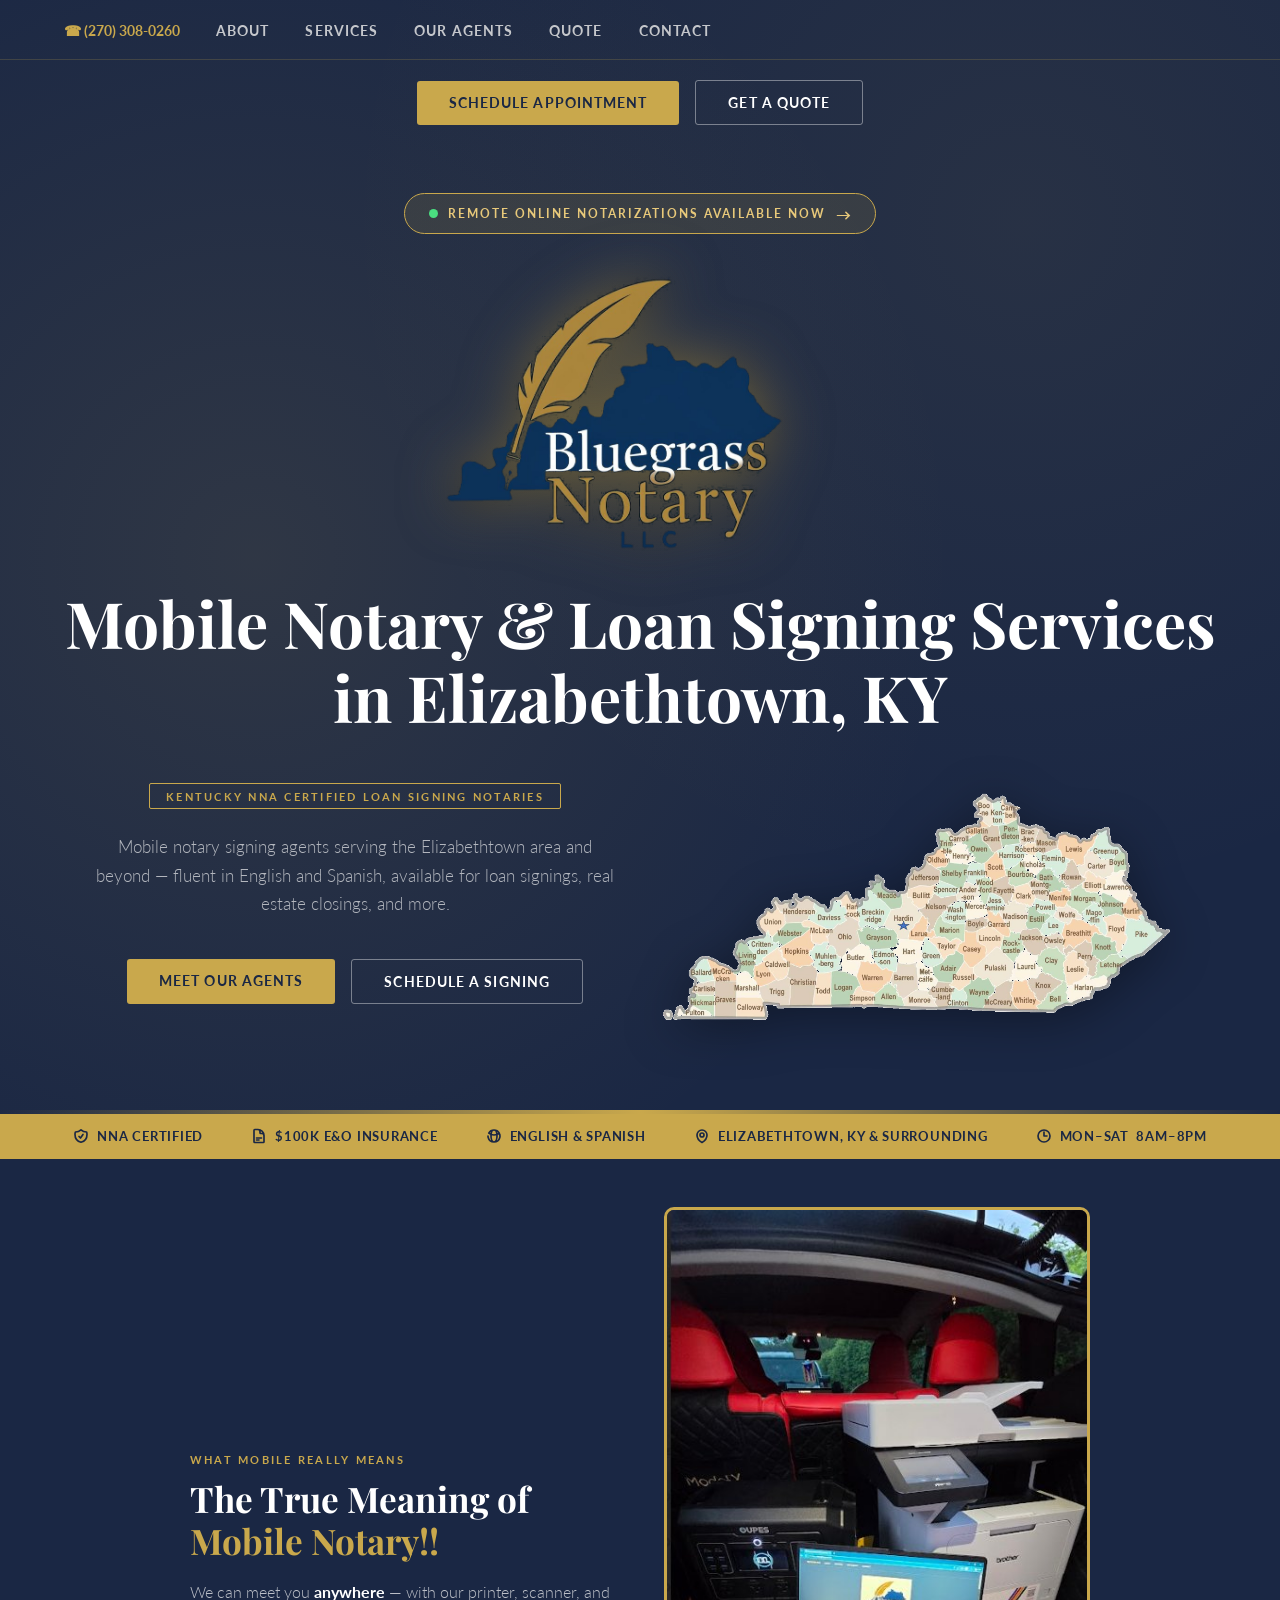
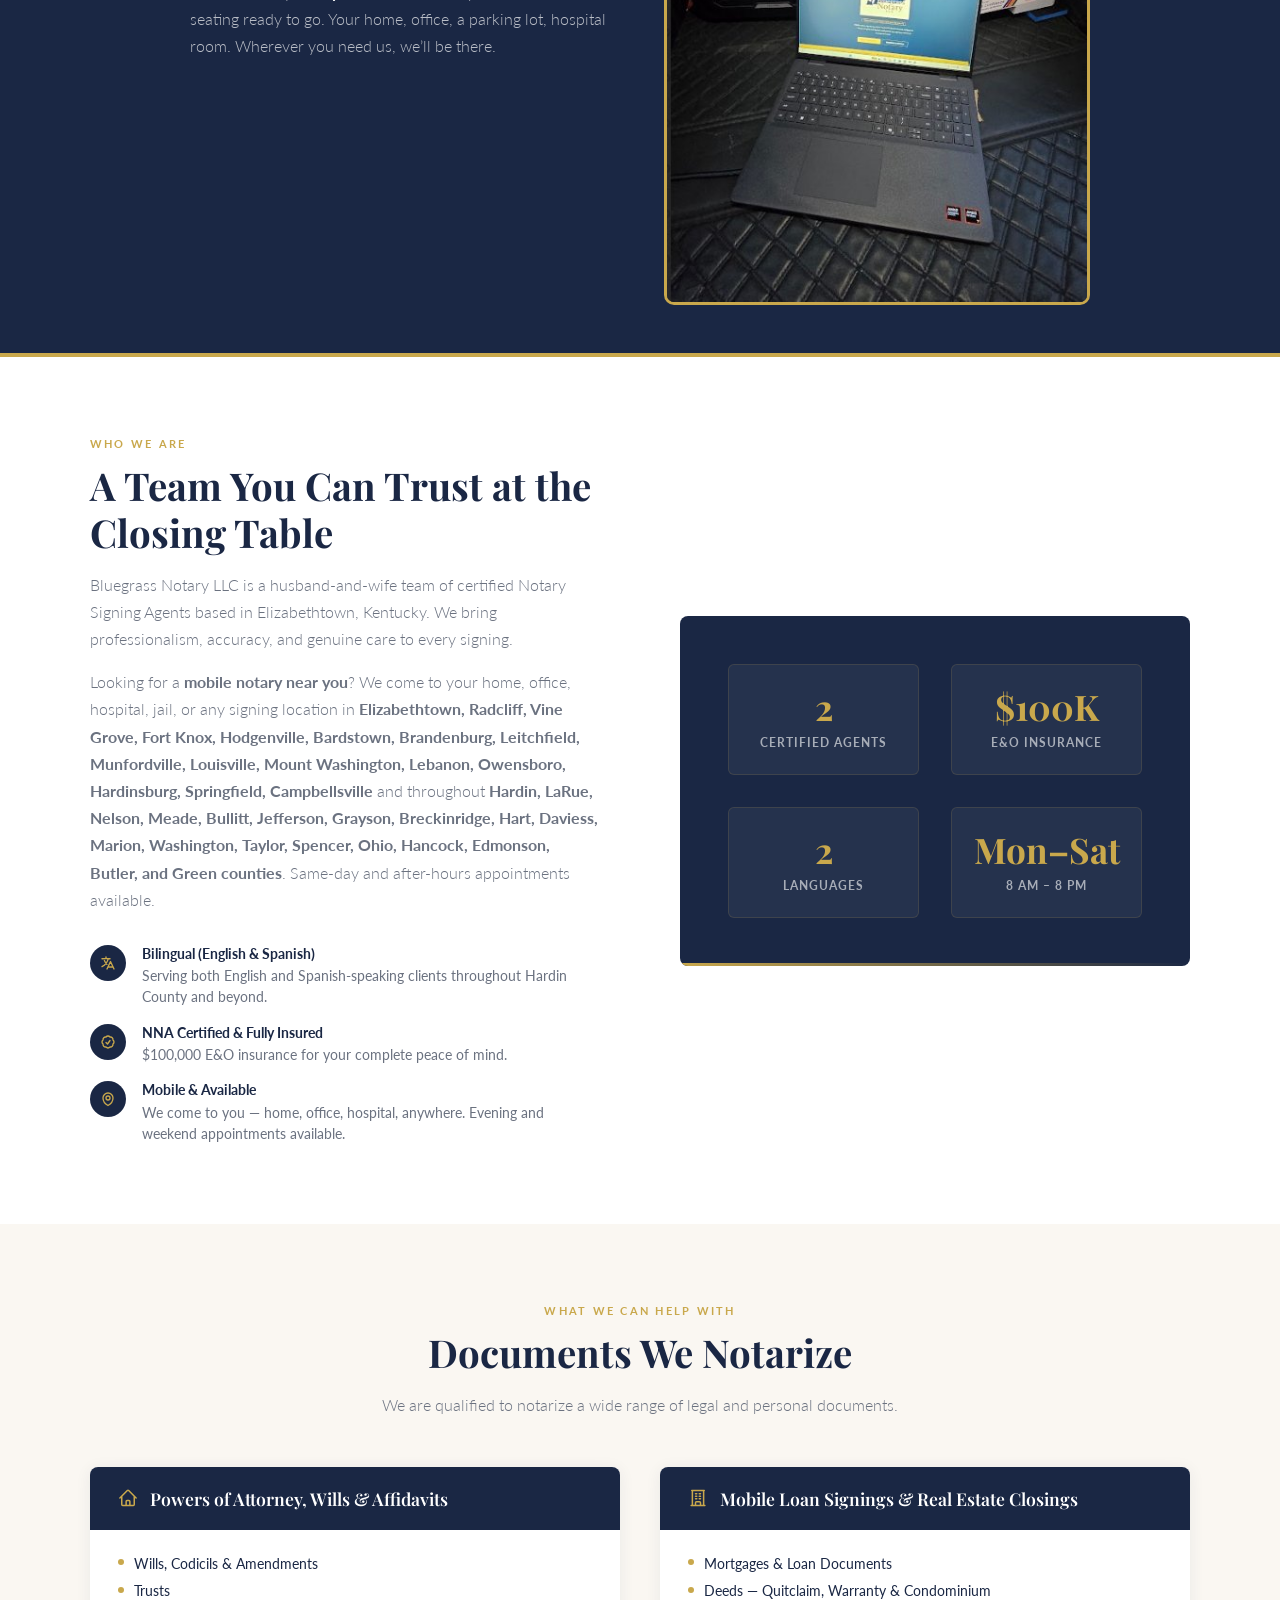
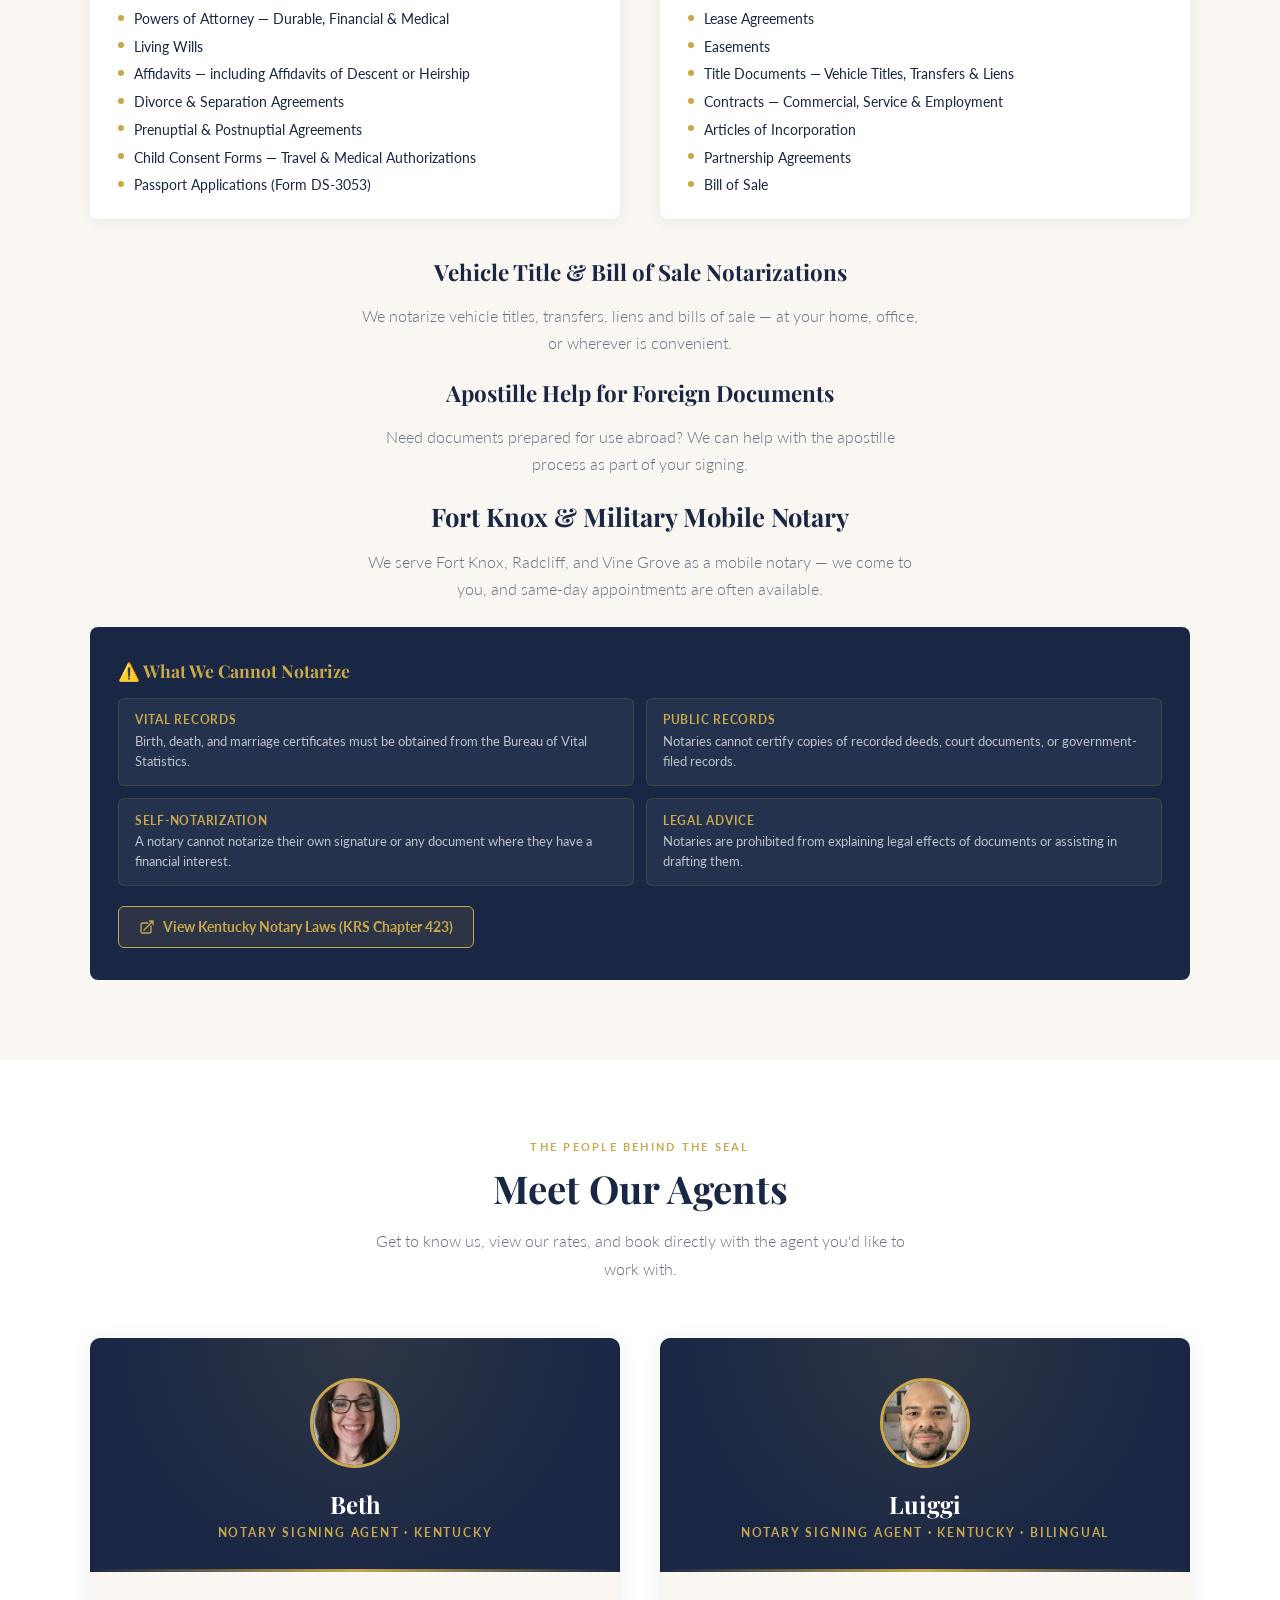
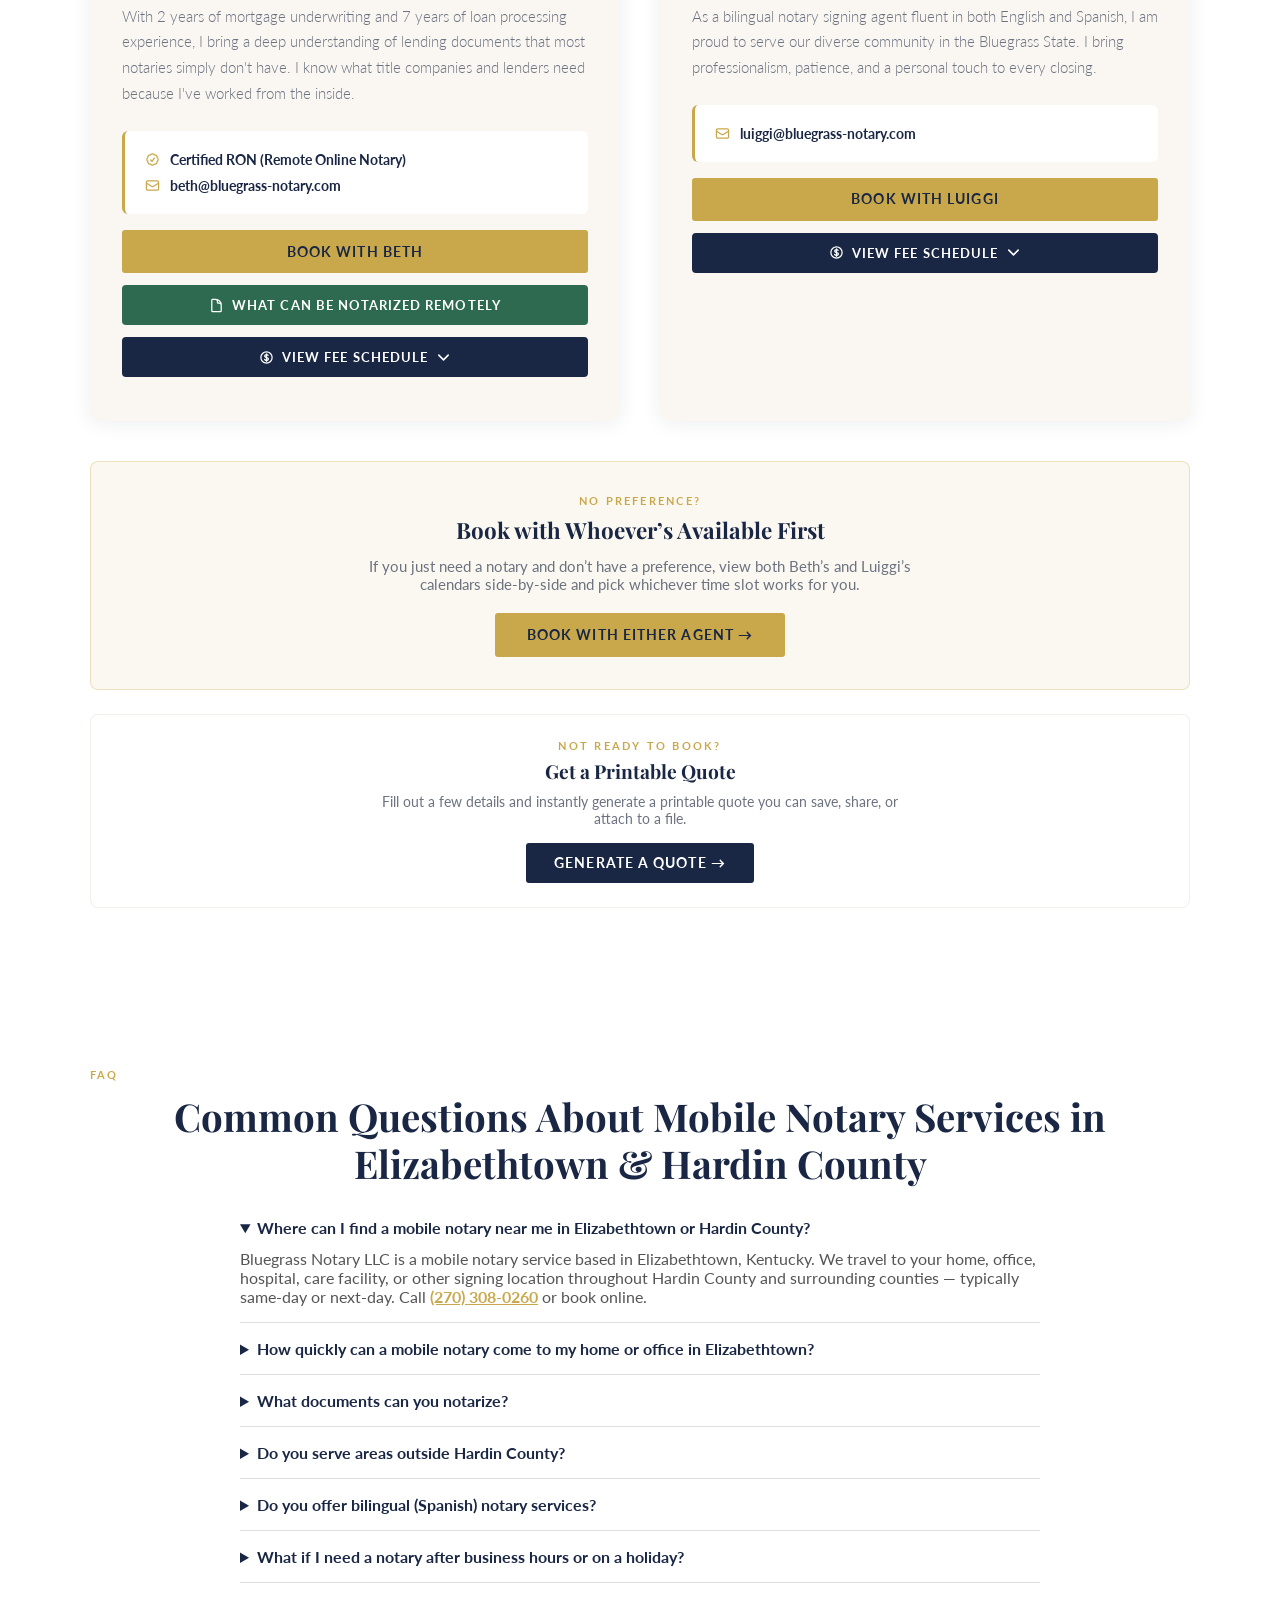
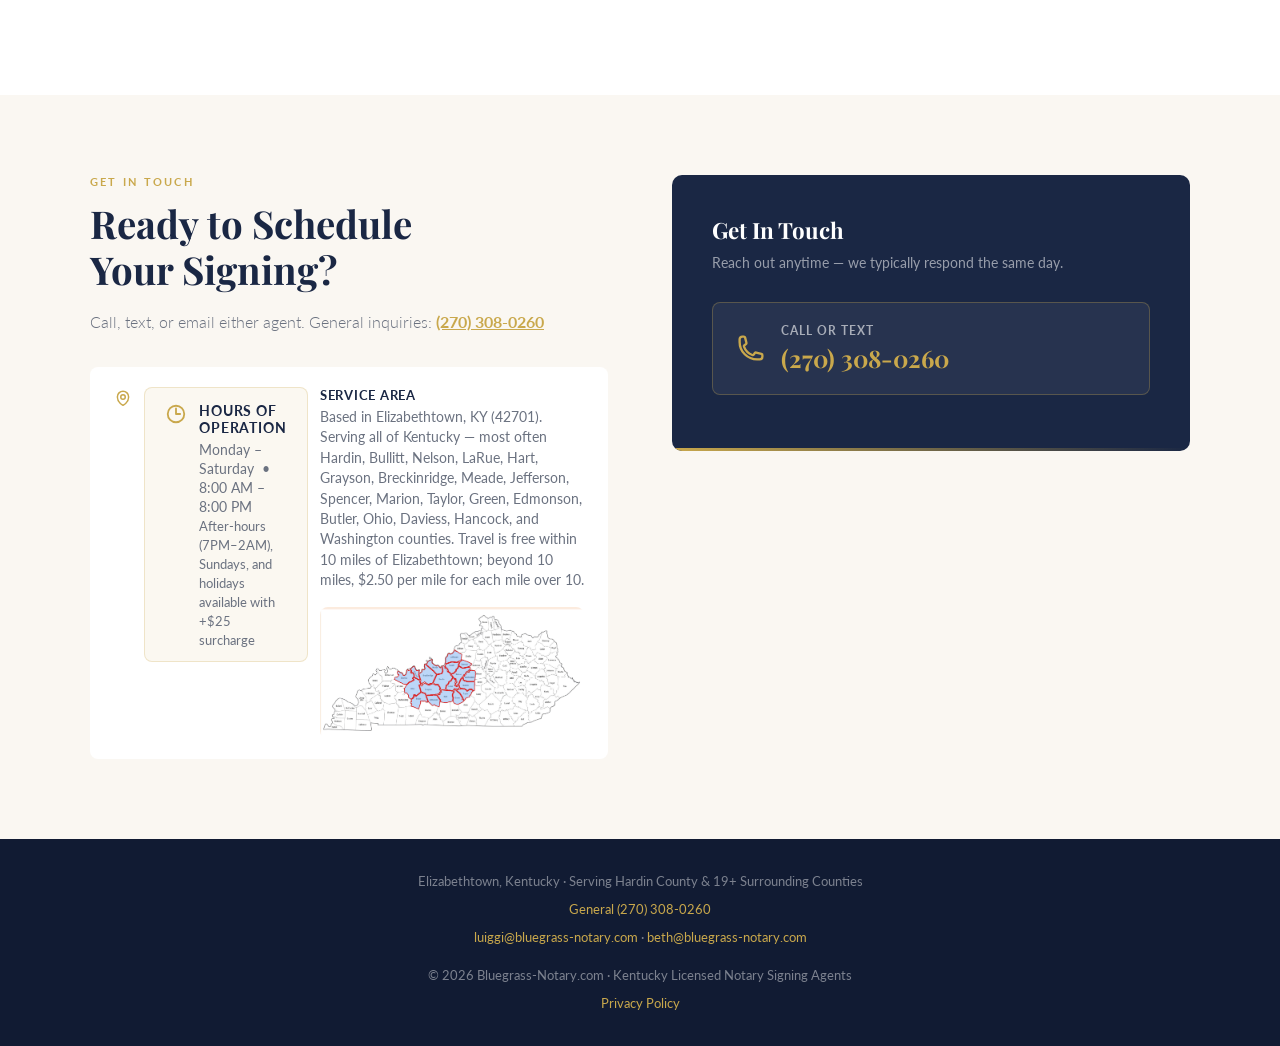
==== commit 06693d2c: "Travel policy: free within 10 miles, $2.50/mi beyond (remove $40 base fee)" ====
--- a/index.html
+++ b/index.html
@@ -104,7 +104,7 @@
     {"@type":"Question","name":"Where can I find a mobile notary near me in Elizabethtown or Hardin County?","acceptedAnswer":{"@type":"Answer","text":"Bluegrass Notary LLC is a mobile notary service based in Elizabethtown, Kentucky. We travel to your home, office, hospital, care facility, or other signing location throughout Hardin County and surrounding counties — typically same-day or next-day. Call (270) 308-0260 or book online."}},
     {"@type":"Question","name":"How quickly can a mobile notary come to my home or office in Elizabethtown?","acceptedAnswer":{"@type":"Answer","text":"Same-day and next-day appointments are usually available throughout Hardin County. Call or book online — we'll confirm within minutes."}},
     {"@type":"Question","name":"What documents can you notarize?","acceptedAnswer":{"@type":"Answer","text":"We handle loan signings, real estate closings, reverse mortgages, powers of attorney, wills, trusts, affidavits, vehicle titles, and most other general notarizations. If you're unsure whether we can help, just ask."}},
-    {"@type":"Question","name":"Do you serve areas outside Hardin County?","acceptedAnswer":{"@type":"Answer","text":"Yes — we serve all of Kentucky, with no distance limit. We travel most frequently to Bullitt, Nelson, LaRue, Hart, Grayson, Breckinridge, Meade, Jefferson, Spencer, Marion, Taylor, Green, Edmonson, Butler, Ohio, Daviess, Hancock, and Washington counties. $40.00 within 10 miles, plus $2.50 per mile thereafter."}},
+    {"@type":"Question","name":"Do you serve areas outside Hardin County?","acceptedAnswer":{"@type":"Answer","text":"Yes — we serve all of Kentucky, with no distance limit. We travel most frequently to Bullitt, Nelson, LaRue, Hart, Grayson, Breckinridge, Meade, Jefferson, Spencer, Marion, Taylor, Green, Edmonson, Butler, Ohio, Daviess, Hancock, and Washington counties. Travel is free within 10 miles of Elizabethtown; beyond 10 miles, $2.50 per mile for each mile over 10."}},
     {"@type":"Question","name":"Do you offer bilingual (Spanish) notary services?","acceptedAnswer":{"@type":"Answer","text":"Yes. Luiggi is fully fluent in Spanish and can assist Spanish-speaking clients throughout the signing process — explaining documents clearly in their preferred language."}},
     {"@type":"Question","name":"What if I need a notary after business hours or on a holiday?","acceptedAnswer":{"@type":"Answer","text":"We're available for appointments between 7:00 PM and 2:00 AM, on Sundays, and on federal holidays for a flat $25.00 surcharge."}}
   ]
@@ -400,7 +400,7 @@
       </div>
       <button type="button" class="btn btn-navy" id="calcMilesBtn" style="margin-top:.75rem;padding:.6rem 1rem;font-size:.78rem;">Calculate Travel Fee</button>
       <div id="mileageResult" style="margin-top:.5rem;min-height:1.2rem;"></div>
-      <div style="font-size:.78rem;color:var(--gray);margin-top:.4rem;padding:.6rem .75rem;background:rgba(201,168,76,.08);border-radius:6px;">$40.00 base fee (covers up to 10 miles) + $2.50/mile for each additional mile.</div>
+      <div style="font-size:.78rem;color:var(--gray);margin-top:.4rem;padding:.6rem .75rem;background:rgba(201,168,76,.08);border-radius:6px;">Free within 10 miles of Elizabethtown; $2.50/mile for each mile over 10.</div>
     </div>
 
     <div class="bg">
@@ -532,7 +532,7 @@
           <option value="Woodford">Woodford</option>
         </optgroup>
       </select>
-      <p style="font-size:.75rem;color:var(--gray);margin-top:.4rem;">We travel anywhere in Kentucky. $40.00 base fee (covers up to 10 miles) + $2.50/mile for each additional mile, calculated from your exact address in the next step.</p>
+      <p style="font-size:.75rem;color:var(--gray);margin-top:.4rem;">We travel anywhere in Kentucky. Travel is free within 10 miles of Elizabethtown; beyond that, $2.50/mile for each mile over 10, calculated from your exact address in the next step.</p>
     </div>
 
     <div class="bg">
@@ -569,7 +569,7 @@
     <div id="s6invoice"></div>
     <div class="polbox">
       <h4>1. Travel, Wait Time &amp; Cancellations</h4>
-      <p><strong>Travel Policy:</strong> $40.00 base fee within 10 miles of our office; $2.50 per mile thereafter.</p>
+      <p><strong>Travel Policy:</strong> Travel within 10 miles of Elizabethtown, KY (124 McCormack Ave) is free; beyond 10 miles, travel is $2.50 per mile for each mile over 10.</p>
       <p><strong>Wait Time:</strong> I will wait up to 16 min with no contact before leaving. If you need me to wait, please contact me. 15 min wait time, on 15th min, $15 fee added and $1 per min thereafter.</p>
       <p><strong>Cancellation Policy:</strong> Cancellation up to 5 hours free &ndash; after that the full amount to be charged.</p>
       <p><strong>No-Show / Refusal Policy:</strong> Client no-show and or refusal to sign &ndash; full amount to be charged.</p>
@@ -929,7 +929,7 @@
             <div class="fee-row"><span>Table &amp; 4 chairs</span><span class="fp">Free</span></div>
           </div>
           <div class="fee-sec"><div class="fee-hd">Travel &amp; Time</div>
-            <div class="fee-row"><span>Within 10 miles</span><span class="fp">$40.00 base fee</span></div>
+            <div class="fee-row"><span>Within 10 miles</span><span class="fp">Free</span></div>
             <div class="fee-row"><span>Beyond 10 miles</span><span class="fp">+$2.50/mile</span></div>
           </div>
           <div class="fee-sec"><div class="fee-hd">After Appointment Fees</div>
@@ -980,7 +980,7 @@
             <div class="fee-row"><span>Table &amp; 4 chairs</span><span class="fp">Free</span></div>
           </div>
           <div class="fee-sec"><div class="fee-hd">Travel &amp; Time</div>
-            <div class="fee-row"><span>Within 10 miles</span><span class="fp">$40.00 base fee</span></div>
+            <div class="fee-row"><span>Within 10 miles</span><span class="fp">Free</span></div>
             <div class="fee-row"><span>Beyond 10 miles</span><span class="fp">+$2.50/mile</span></div>
           </div>
           <div class="fee-sec"><div class="fee-hd">After Appointment Fees</div>
@@ -1033,7 +1033,7 @@
       </details>
       <details style="margin-bottom:1rem;border-bottom:1px solid #ddd;padding-bottom:1rem;">
         <summary style="font-weight:700;cursor:pointer;font-size:1rem;">Do you serve areas outside Hardin County?</summary>
-        <p style="margin-top:.75rem;color:#555;">Yes &mdash; <strong>we serve all of Kentucky, with no distance limit.</strong> We travel most frequently to Bullitt, Nelson, LaRue, Hart, Grayson, Breckinridge, Meade, Jefferson, Spencer, Marion, Taylor, Green, Edmonson, Butler, Ohio, Daviess, Hancock, Washington, and other surrounding counties &mdash; but wherever you are in the state, we can get there. $40.00 within 10 miles, plus $2.00 per mile thereafter.</p>
+        <p style="margin-top:.75rem;color:#555;">Yes &mdash; <strong>we serve all of Kentucky, with no distance limit.</strong> We travel most frequently to Bullitt, Nelson, LaRue, Hart, Grayson, Breckinridge, Meade, Jefferson, Spencer, Marion, Taylor, Green, Edmonson, Butler, Ohio, Daviess, Hancock, Washington, and other surrounding counties &mdash; but wherever you are in the state, we can get there. Travel is free within 10 miles of Elizabethtown; beyond 10 miles, $2.50 per mile for each mile over 10.</p>
       </details>
       <details style="margin-bottom:1rem;border-bottom:1px solid #ddd;padding-bottom:1rem;">
         <summary style="font-weight:700;cursor:pointer;font-size:1rem;">Do you offer bilingual (Spanish) notary services?</summary>
@@ -1064,7 +1064,7 @@
       <span style="font-size:.8rem;color:var(--gray);">After-hours (7PM&ndash;2AM), Sundays, and holidays available with +$25 surcharge</span>
     </div>
   </div>
-  <div><strong>Service Area</strong><p>Based in Elizabethtown, KY (42701). Serving all of Kentucky &mdash; most often Hardin, Bullitt, Nelson, LaRue, Hart, Grayson, Breckinridge, Meade, Jefferson, Spencer, Marion, Taylor, Green, Edmonson, Butler, Ohio, Daviess, Hancock, and Washington counties. $40.00 within 10 miles, plus $2.50 per mile thereafter.</p>
+  <div><strong>Service Area</strong><p>Based in Elizabethtown, KY (42701). Serving all of Kentucky &mdash; most often Hardin, Bullitt, Nelson, LaRue, Hart, Grayson, Breckinridge, Meade, Jefferson, Spencer, Marion, Taylor, Green, Edmonson, Butler, Ohio, Daviess, Hancock, and Washington counties. Travel is free within 10 miles of Elizabethtown; beyond 10 miles, $2.50 per mile for each mile over 10.</p>
 <img src="ky-service-area.png" alt="Kentucky service area map: counties served by Bluegrass Notary LLC" style="width:100%;max-width:700px;border-radius:8px;margin-top:1rem;display:block;" loading="lazy"/></div></div>
     </div>
     <div class="cfw">
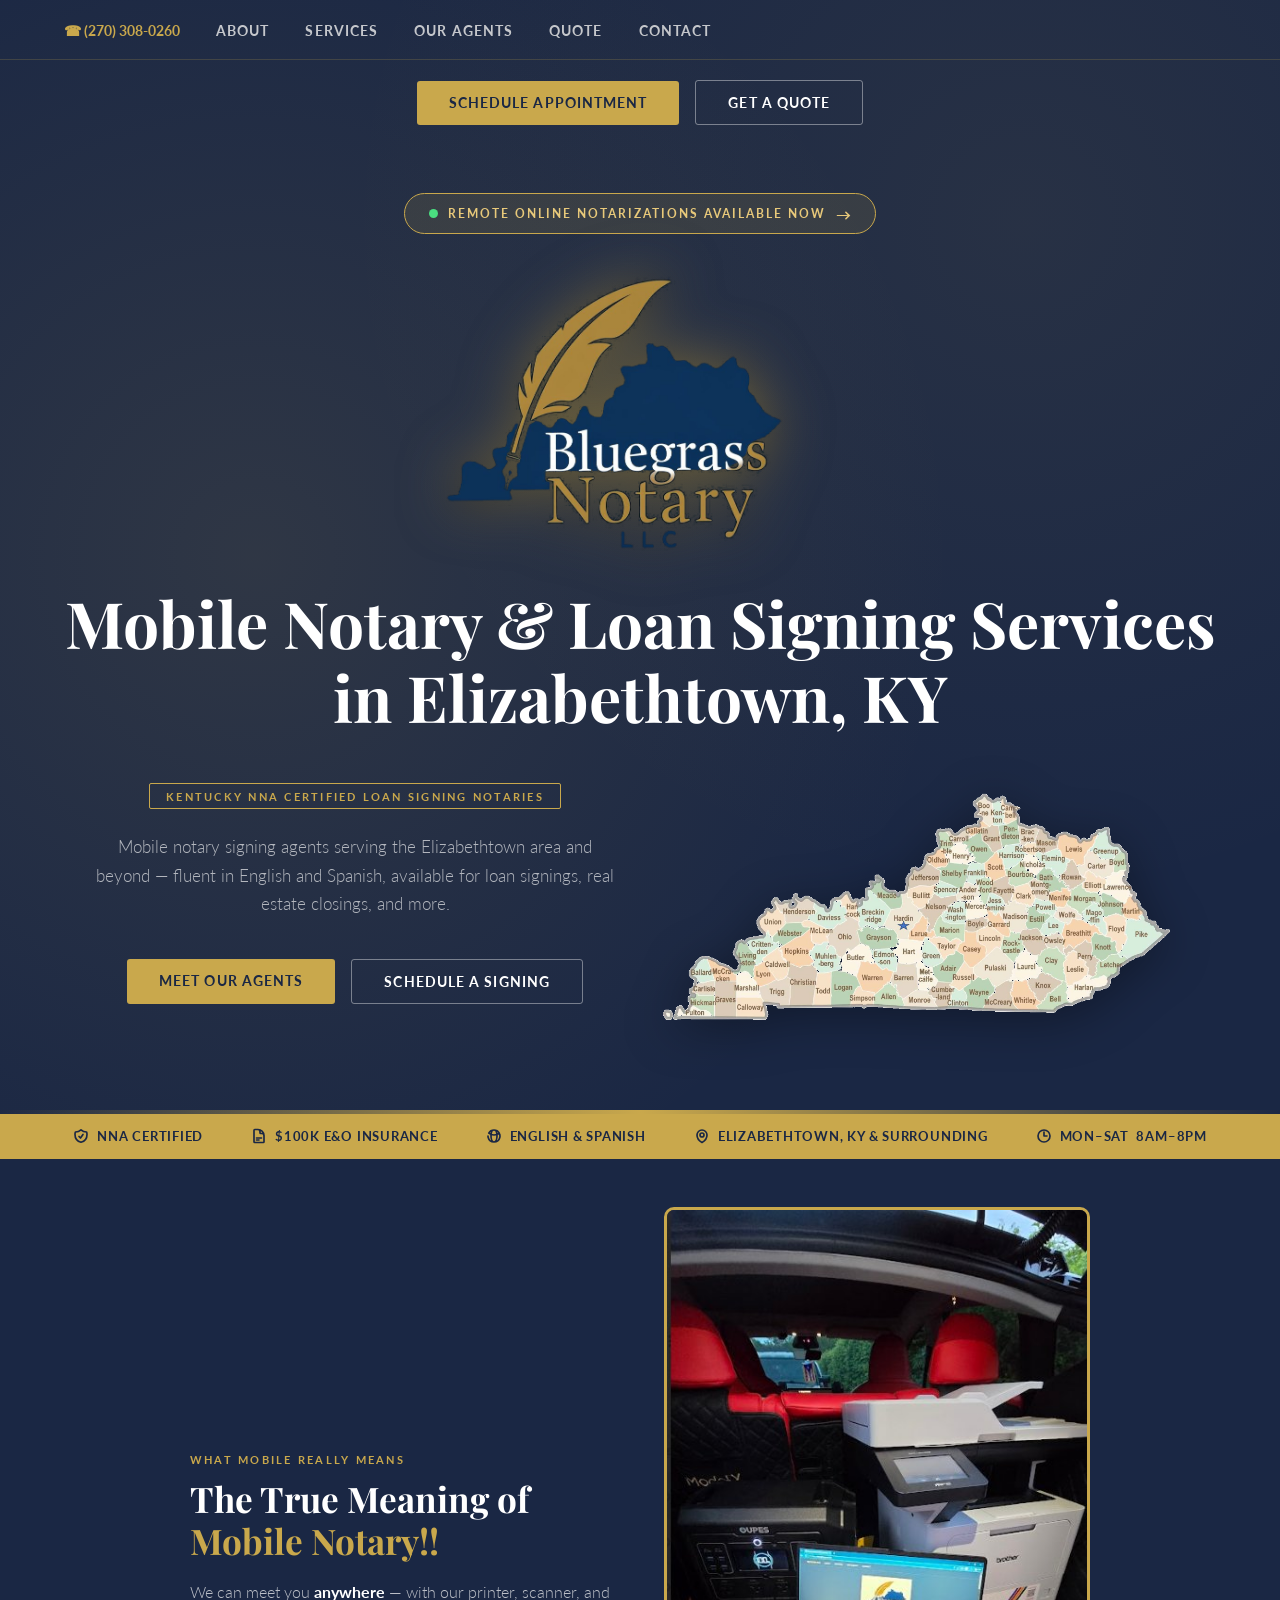
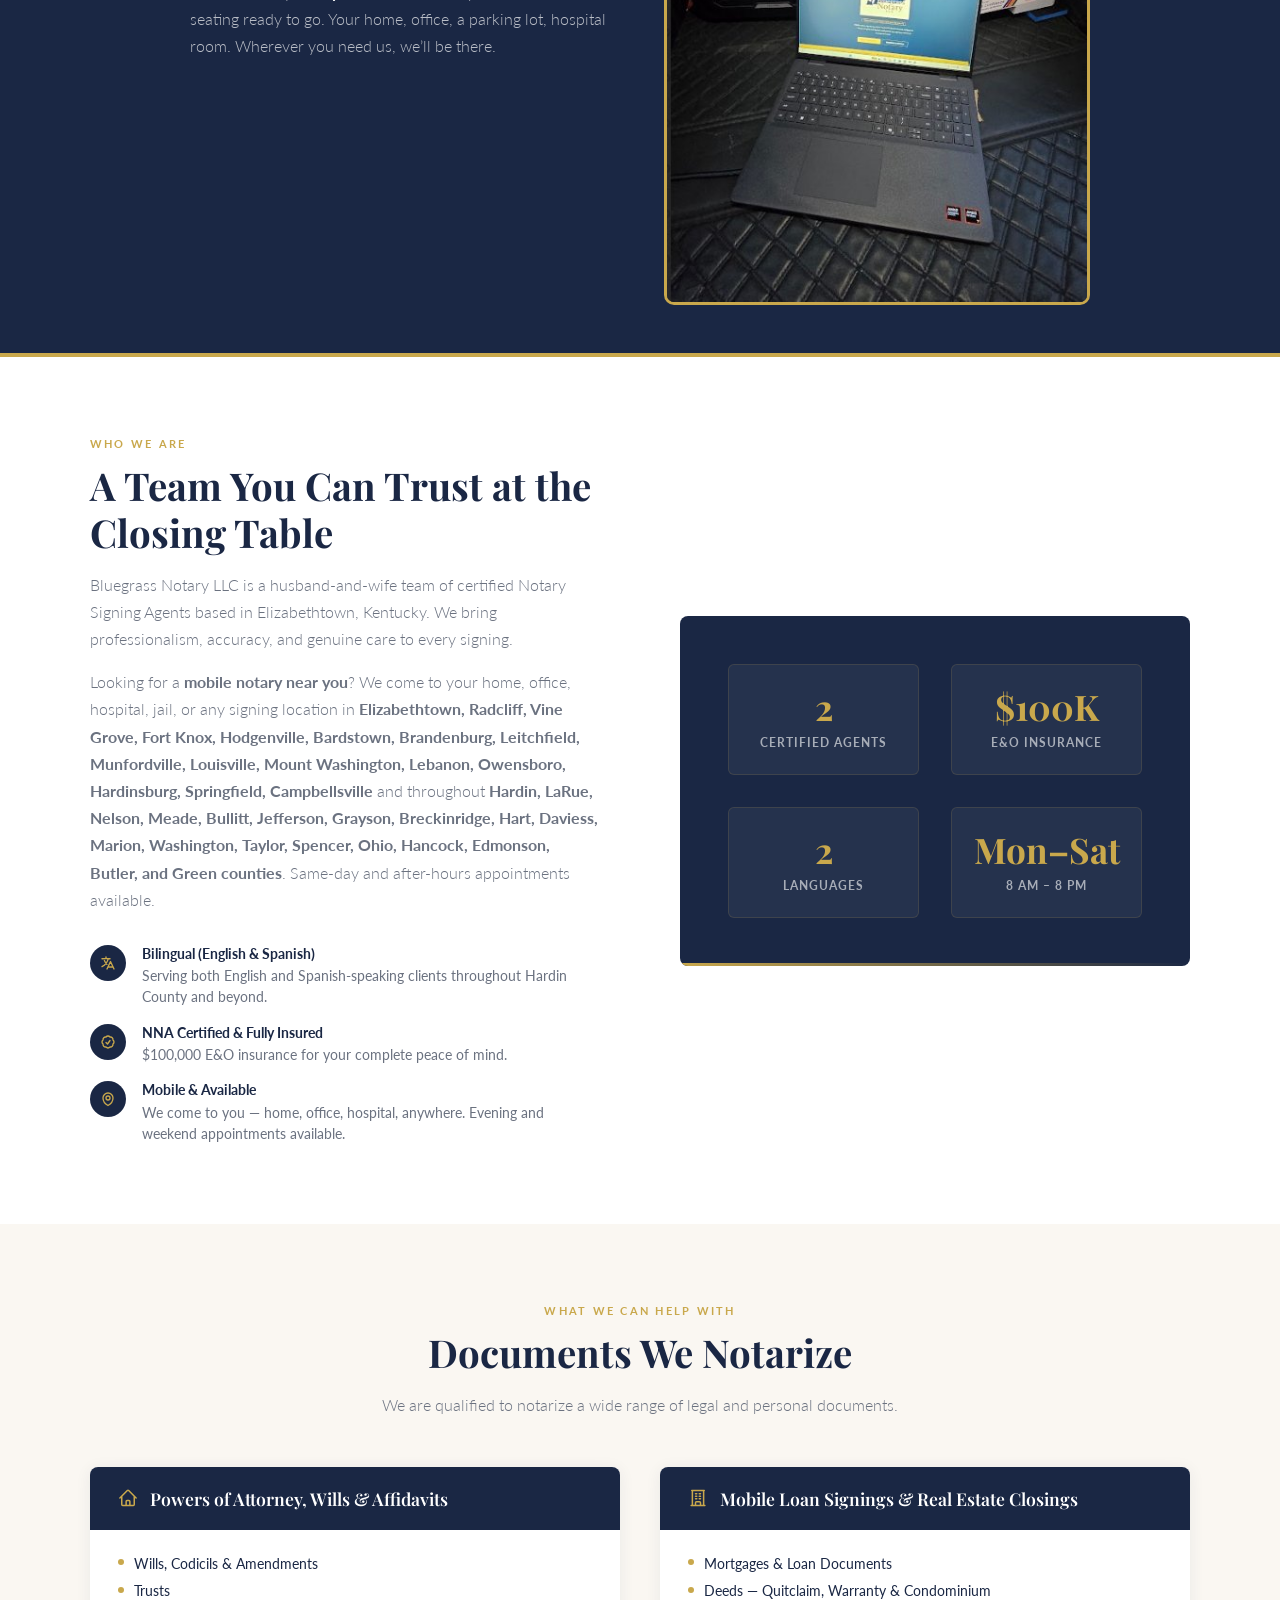
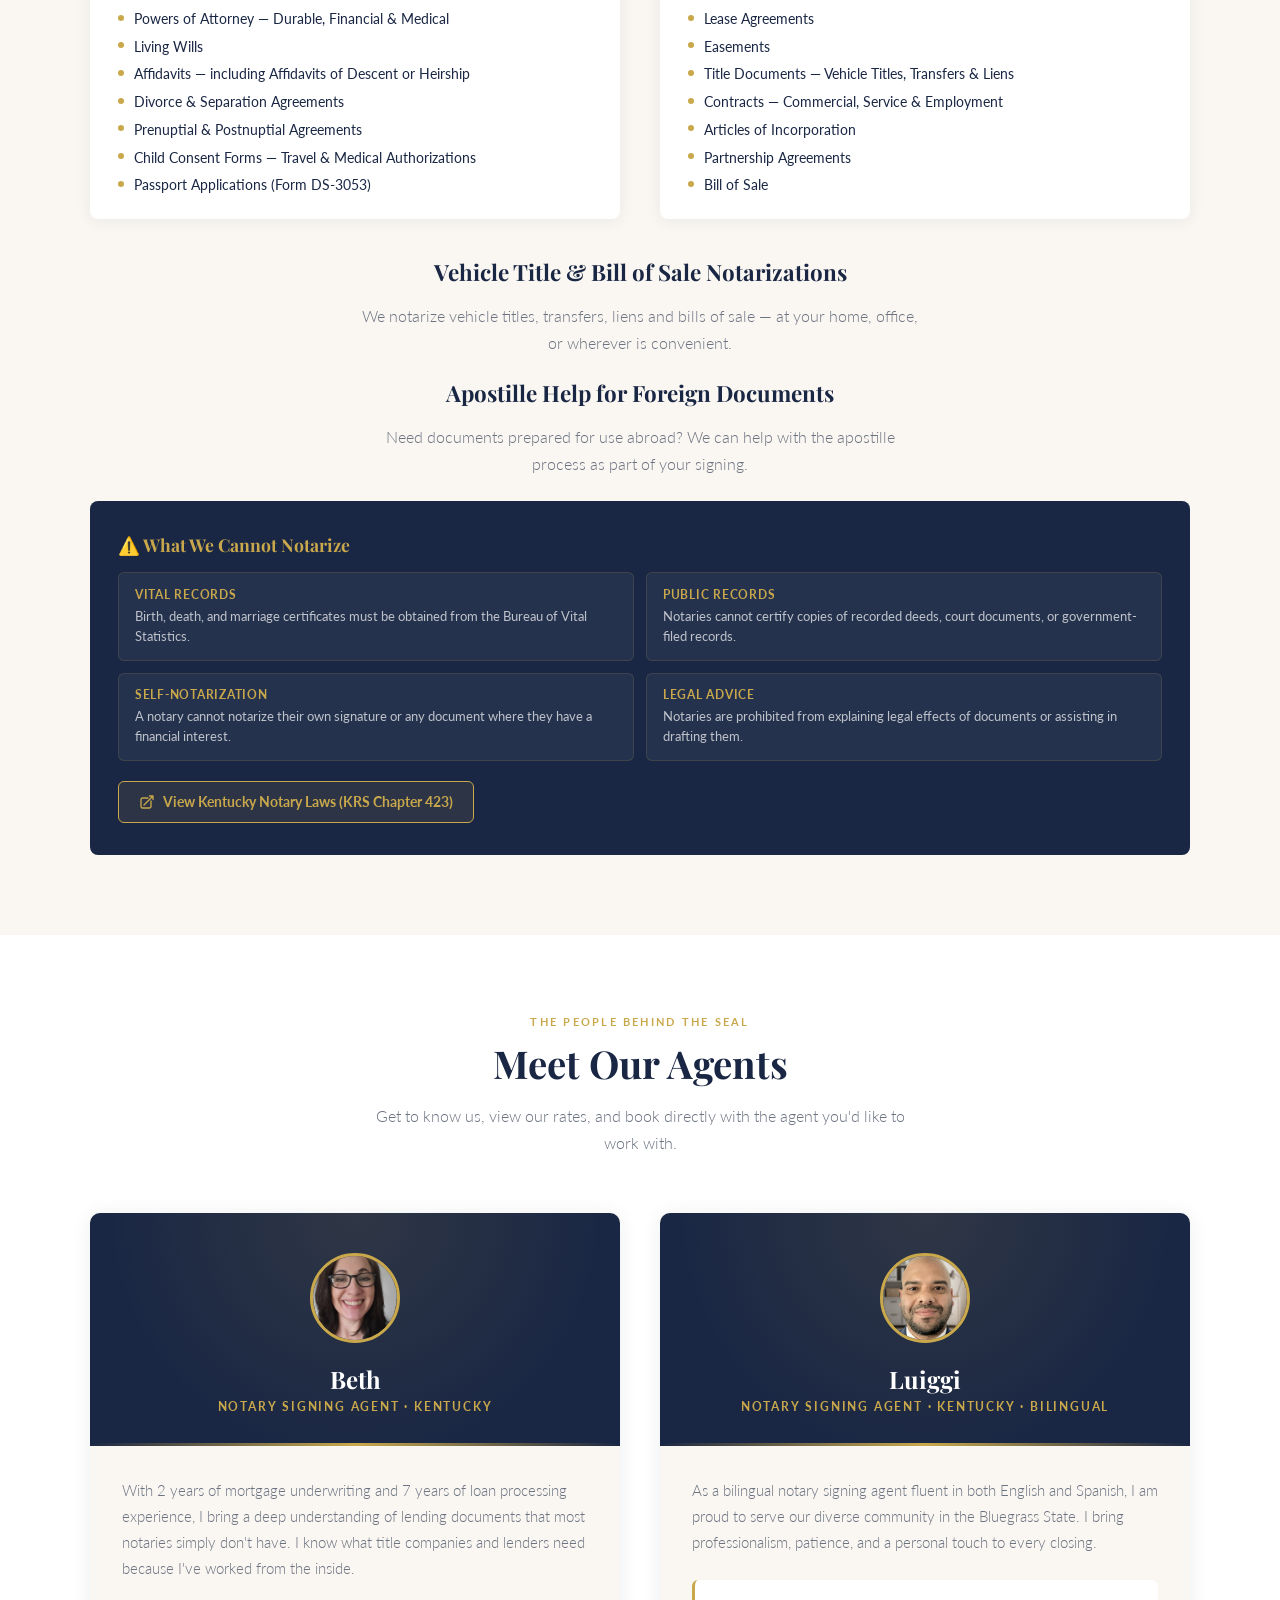
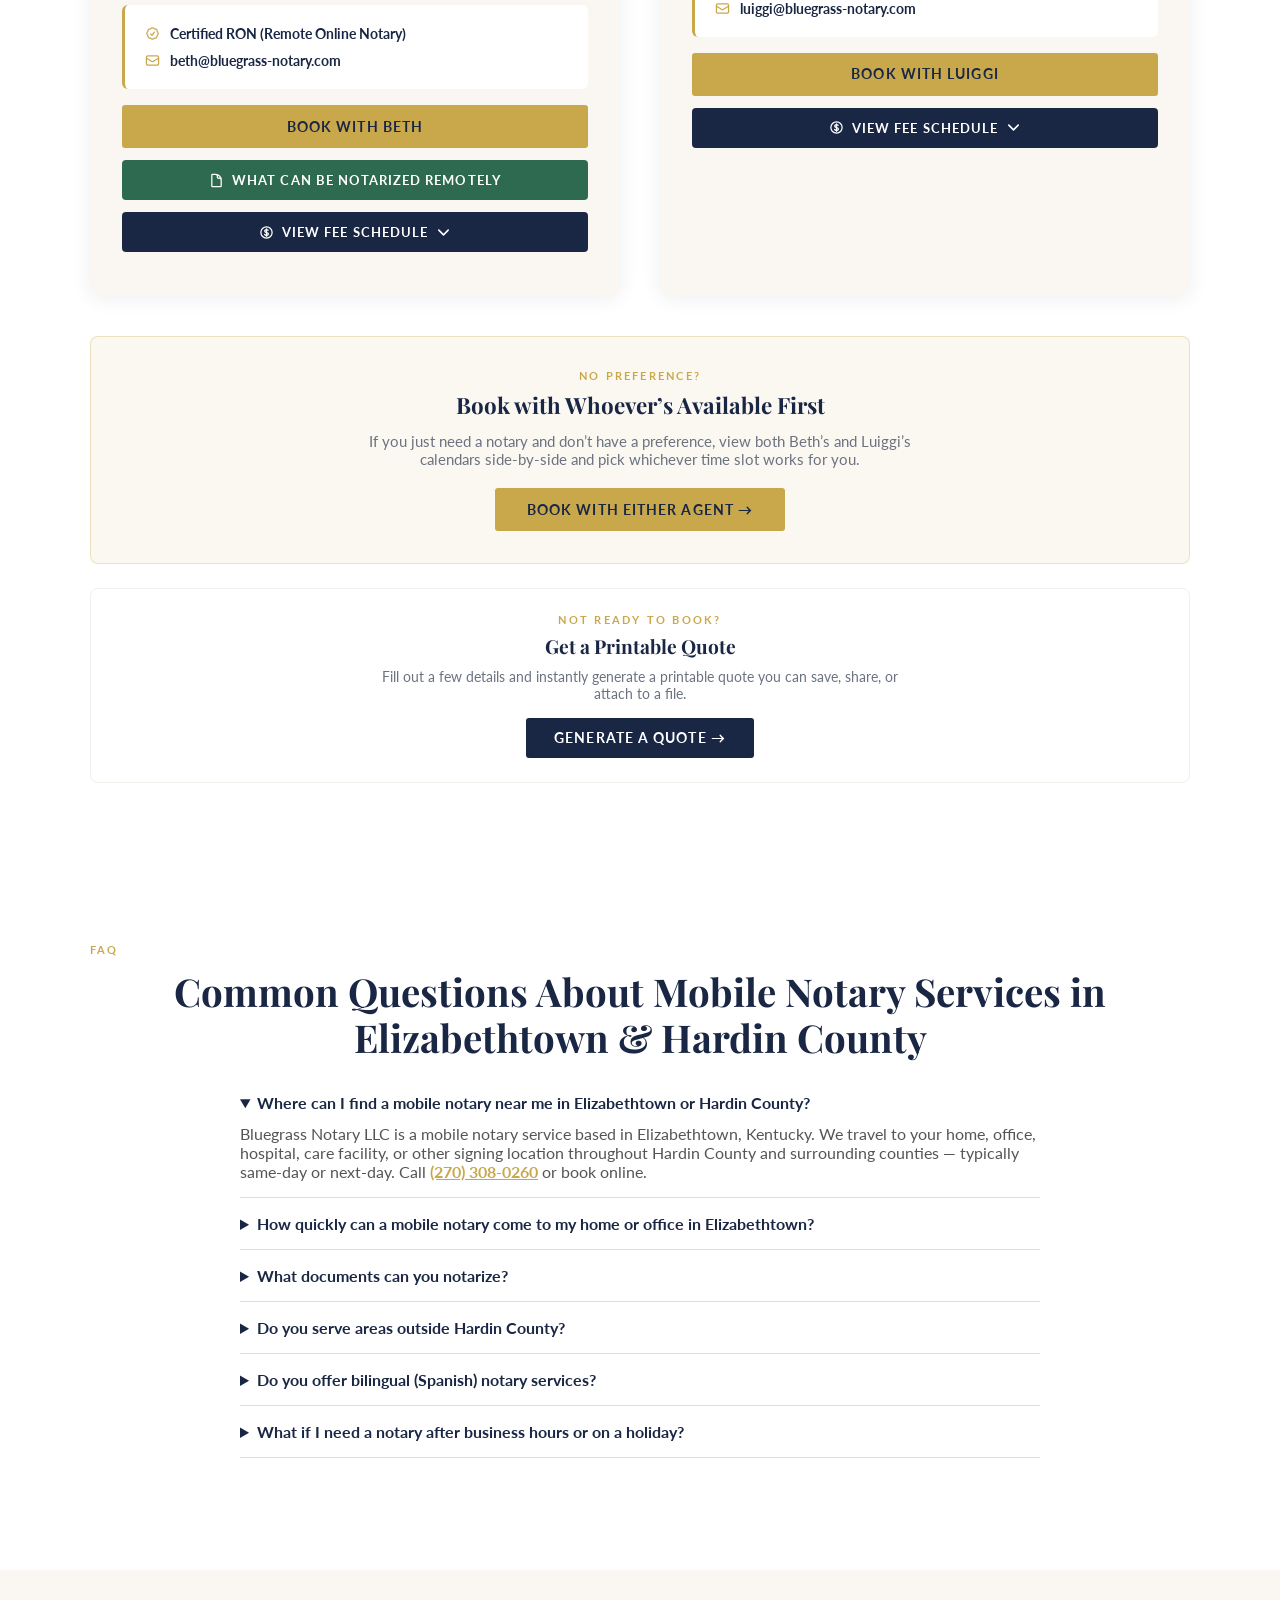
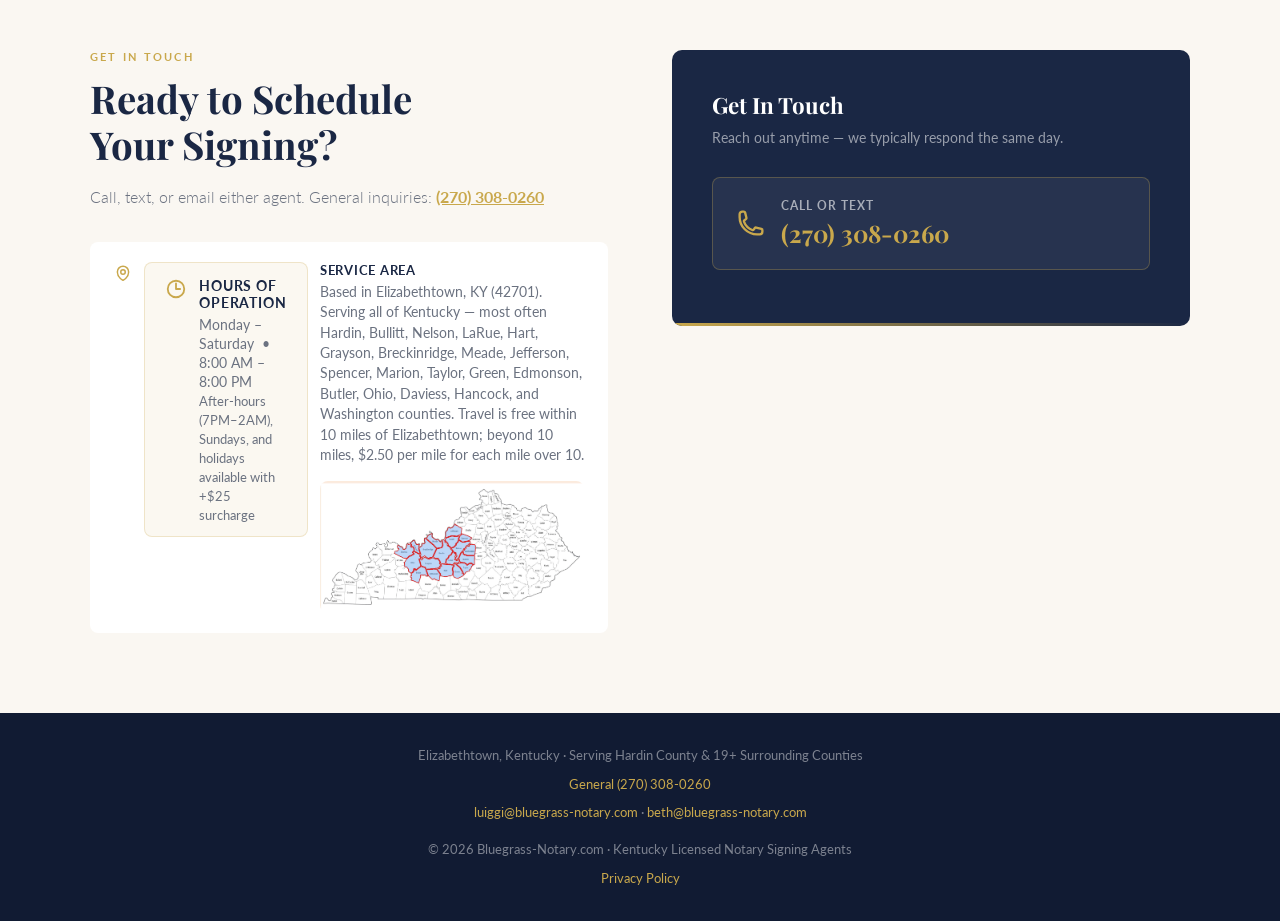
==== commit 1a0a5569: "Remove Fort Knox & Military section" ====
--- a/index.html
+++ b/index.html
@@ -862,8 +862,6 @@
     <p class="ss">We notarize vehicle titles, transfers, liens and bills of sale &mdash; at your home, office, or wherever is convenient.</p>
     <h3 class="st" style="font-size:1.4rem;margin-top:1.5rem;">Apostille Help for Foreign Documents</h3>
     <p class="ss">Need documents prepared for use abroad? We can help with the apostille process as part of your signing.</p>
-    <h2 class="st" style="font-size:1.6rem;margin-top:1.5rem;">Fort Knox &amp; Military Mobile Notary</h2>
-    <p class="ss">We serve Fort Knox, Radcliff, and Vine Grove as a mobile notary &mdash; we come to you, and same-day appointments are often available.</p>
   </div>
   <div class="exc">
     <h3>&#9888;&#65039; What We Cannot Notarize</h3>
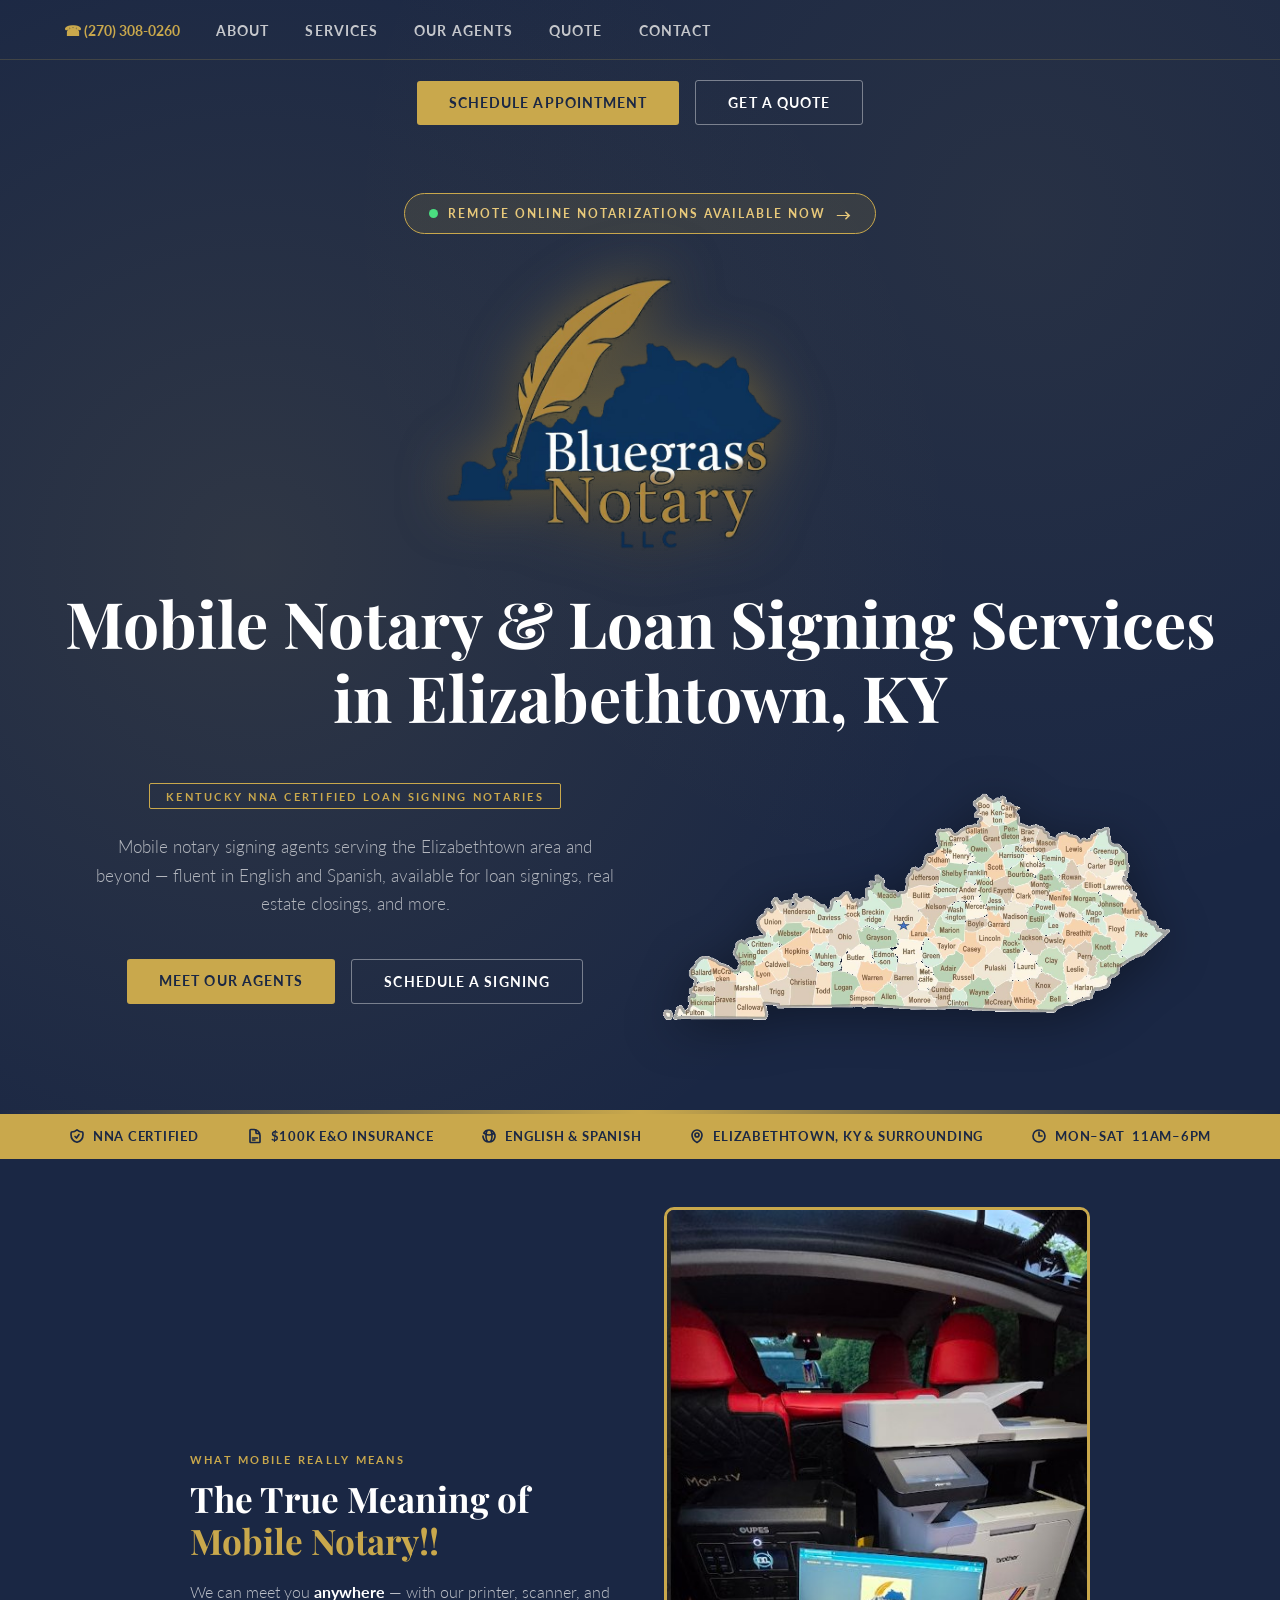
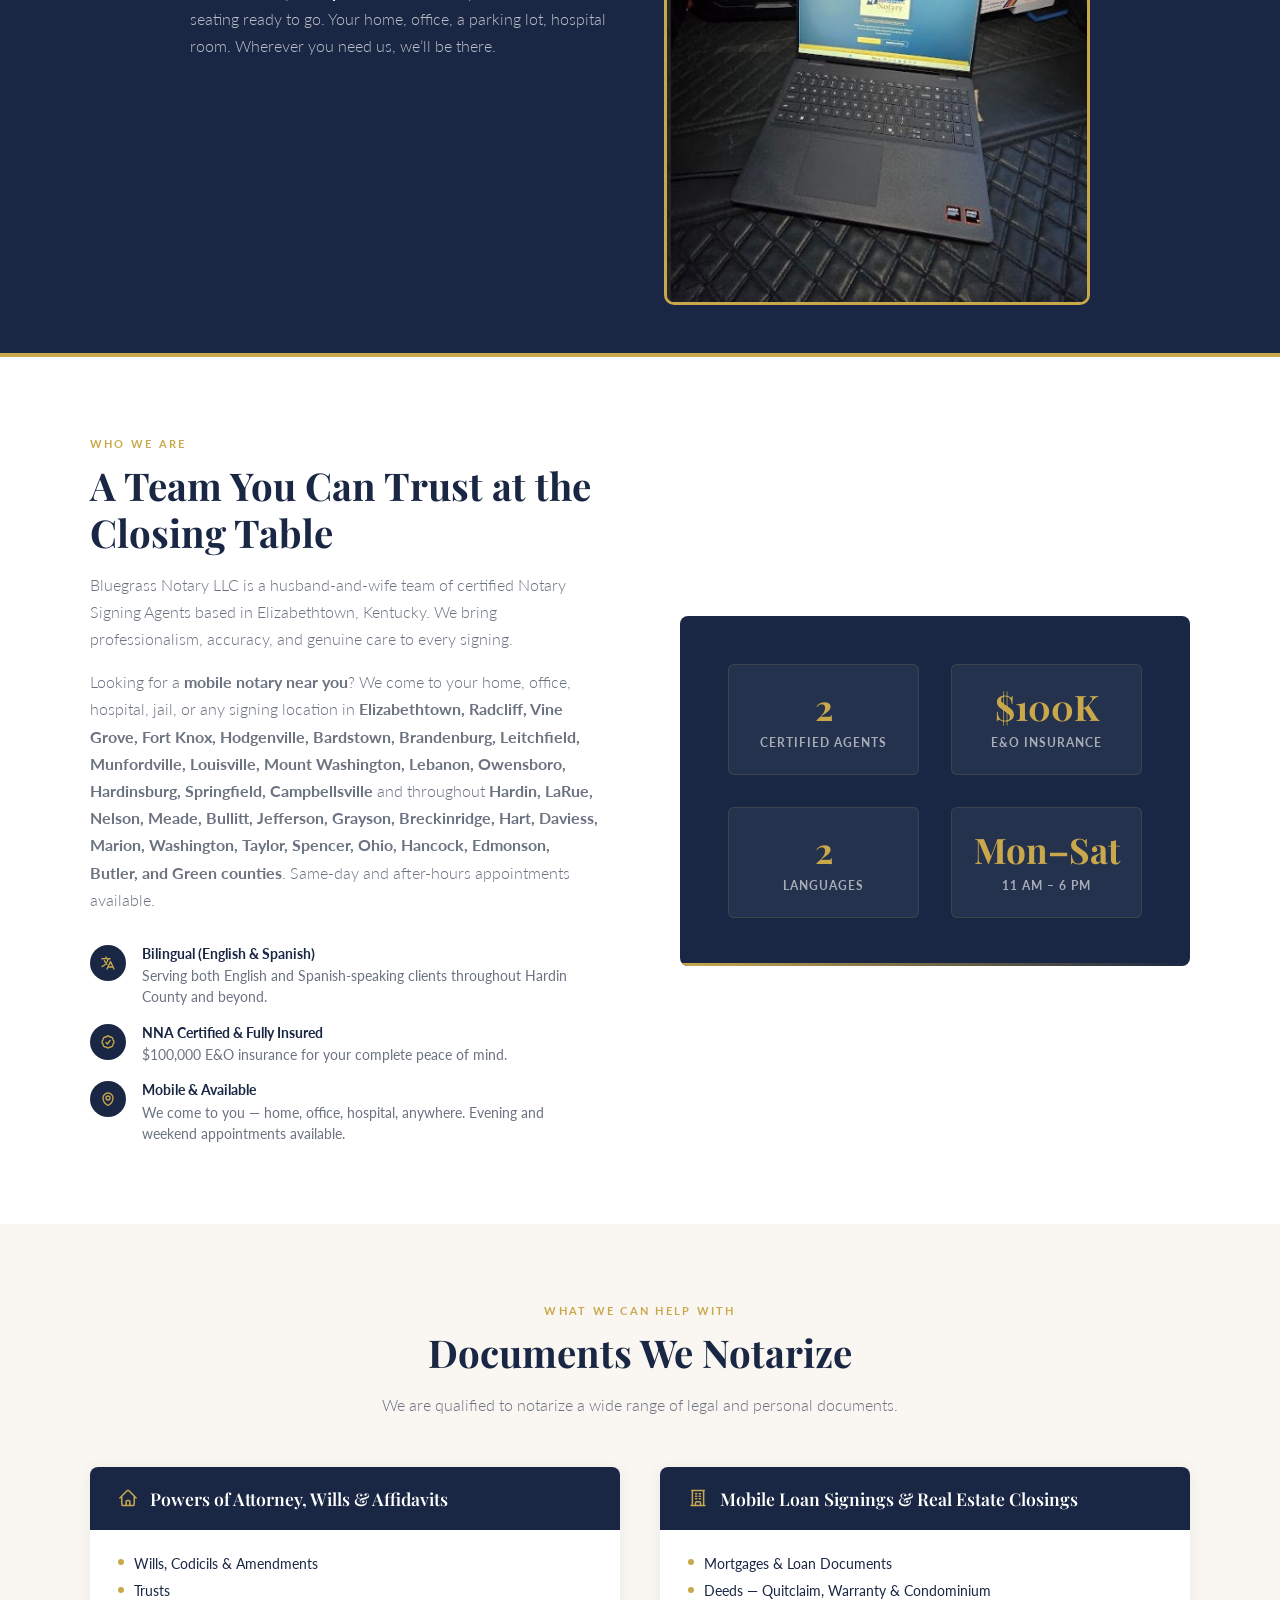
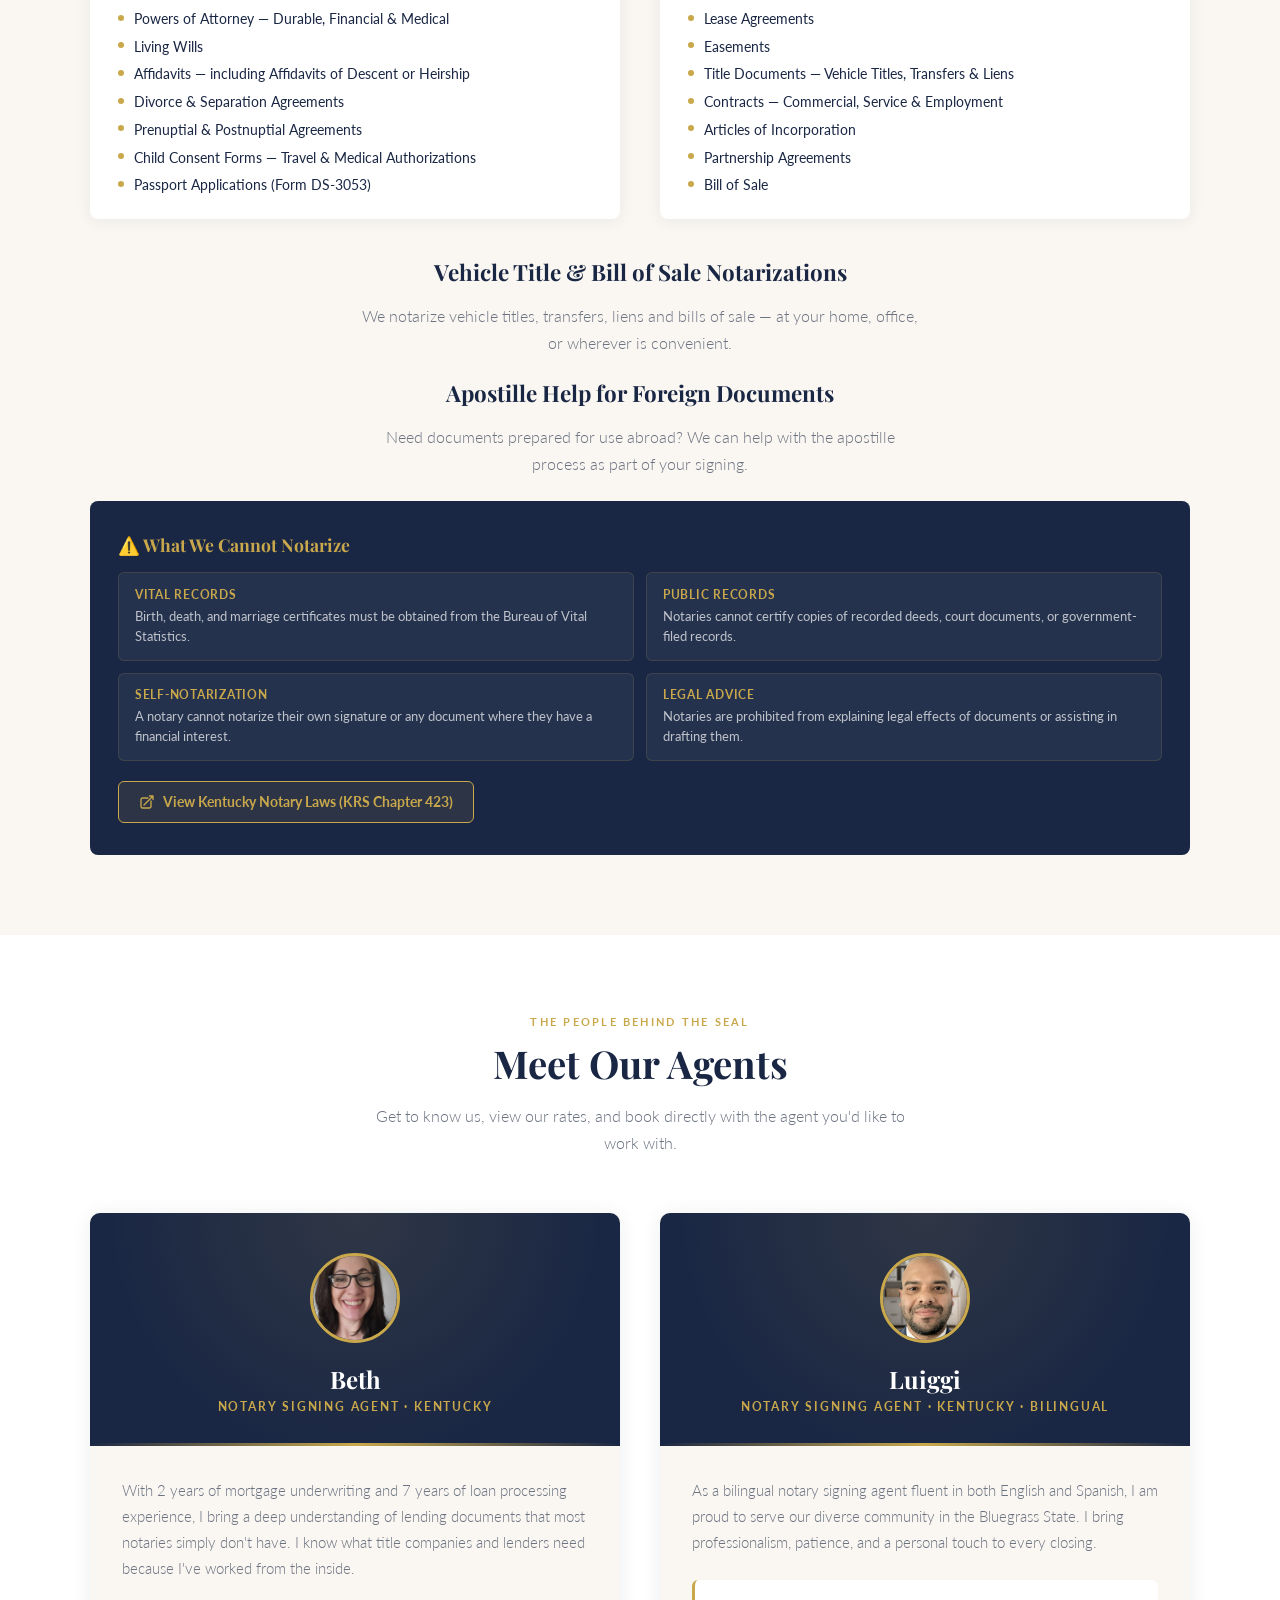
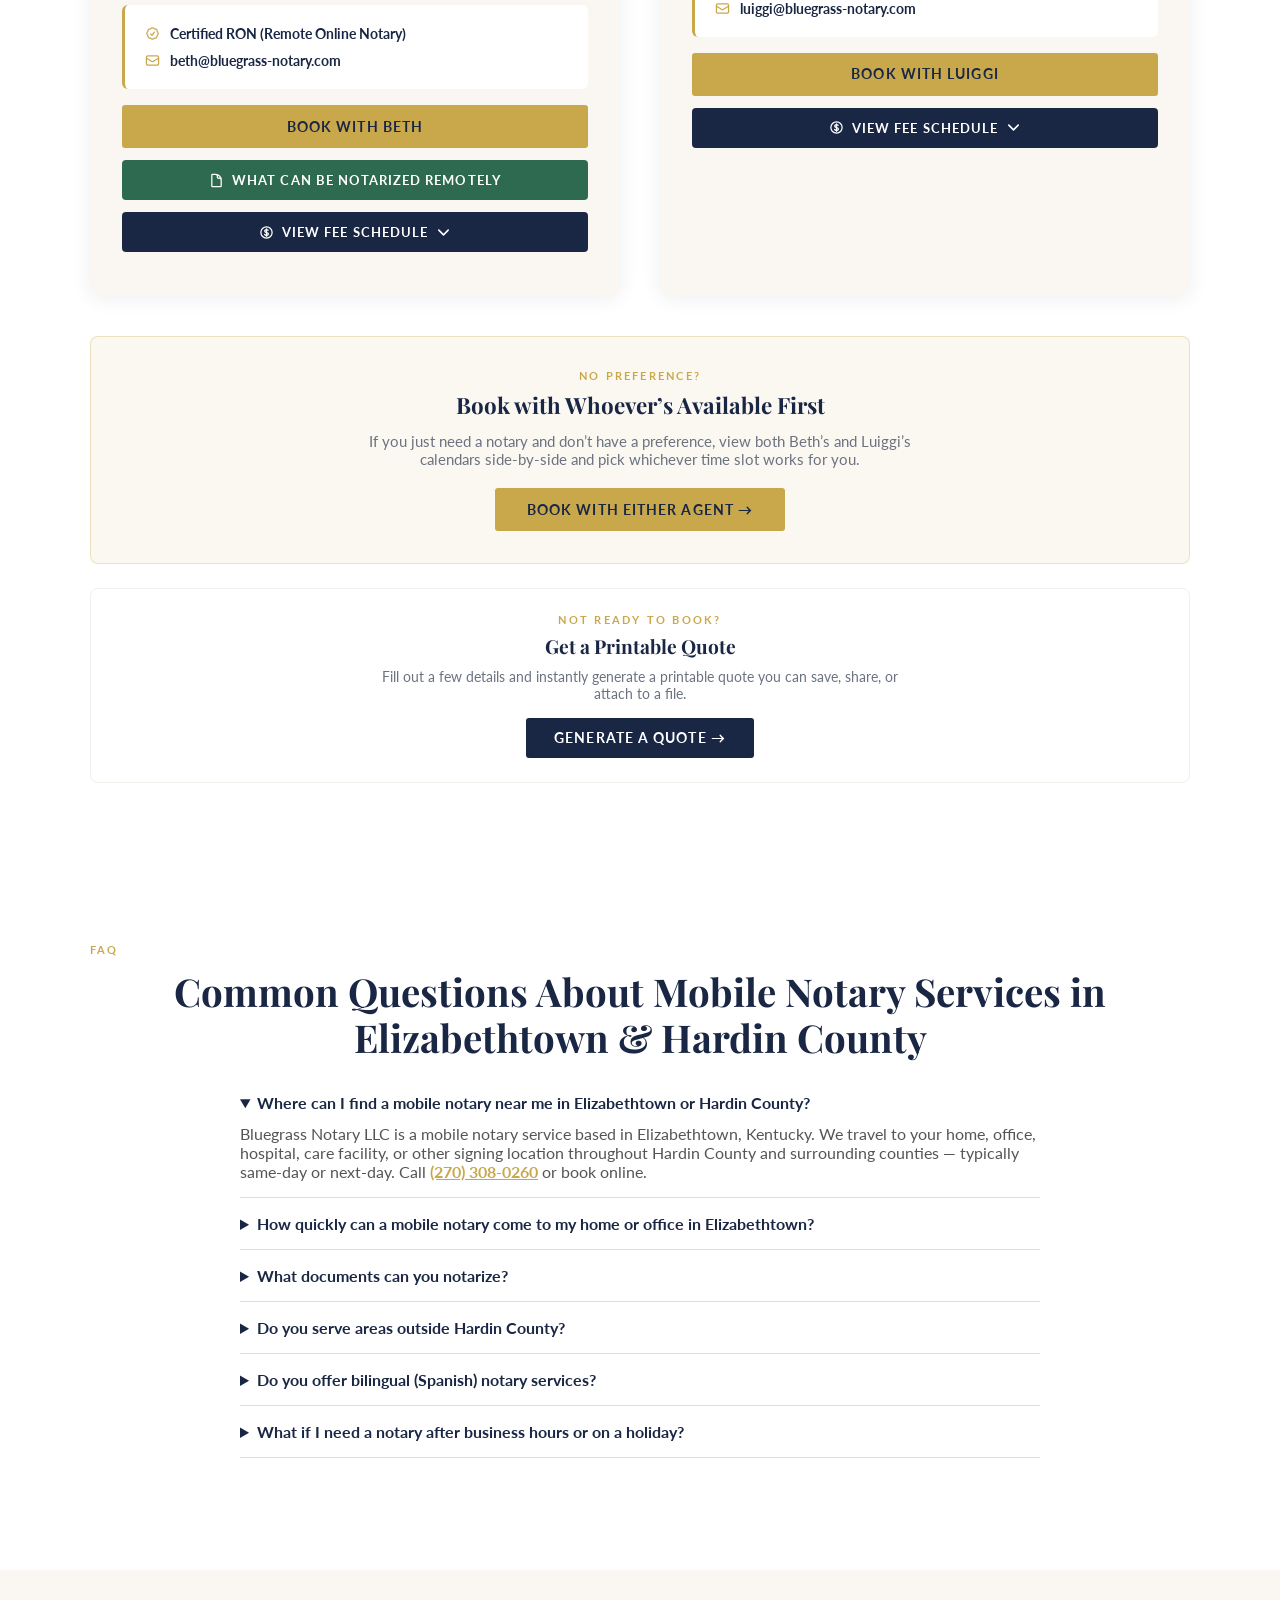
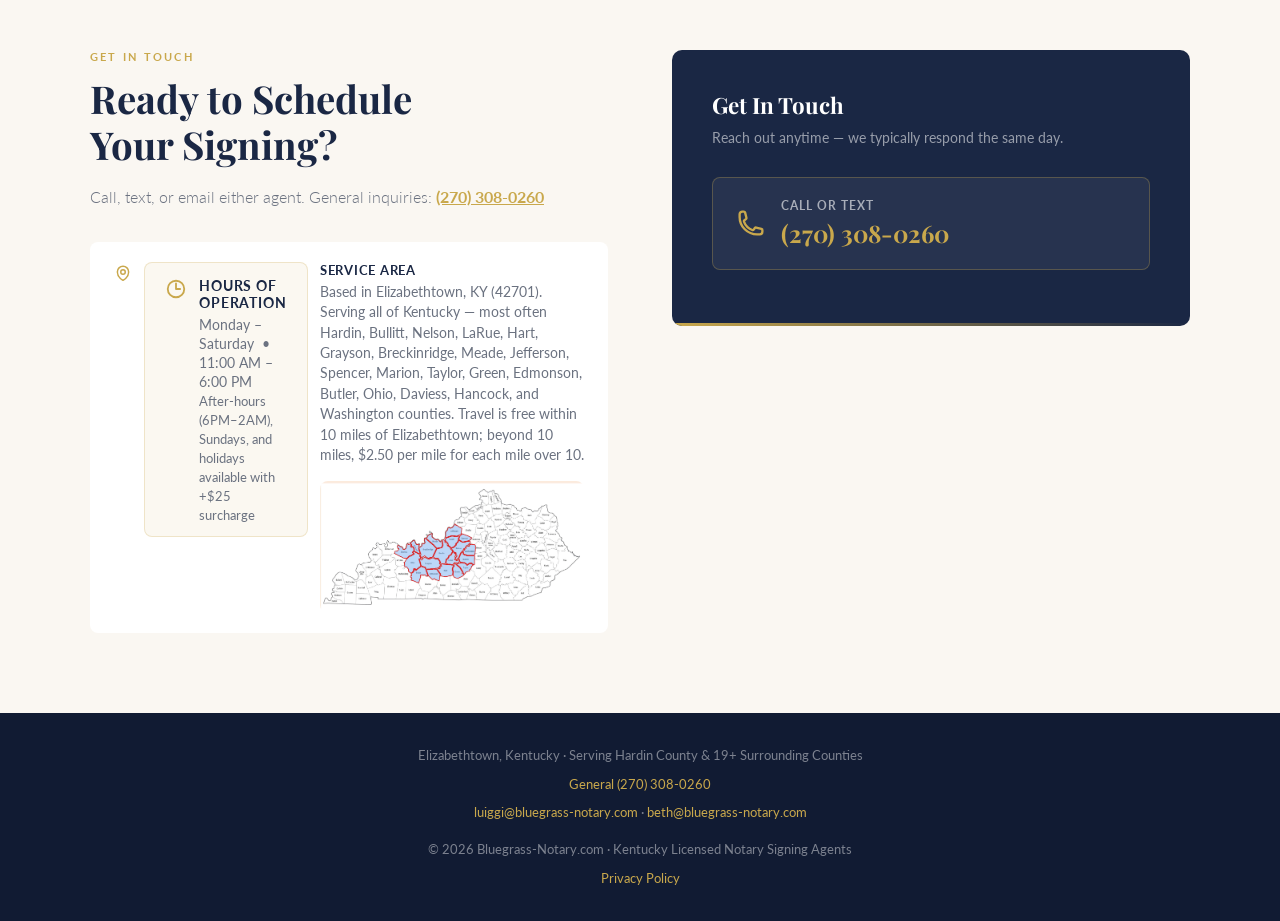
==== commit b848cb96: "Update business hours to 11 AM–6 PM Mon–Sat and start after-hours surcharge at 6 PM" ====
--- a/index.html
+++ b/index.html
@@ -1,6 +1,7 @@
 <!DOCTYPE html>
 <html lang="en">
 <head>
+    <meta name="google-site-verification" content="XeEhsdatoTY98LY-QlXyszICO2iUq7lArSpRQFUQhY8" />
 <meta charset="UTF-8"/>
 <meta name="viewport" content="width=device-width, initial-scale=1.0"/>
 <title>Mobile Notary &amp; Loan Signing Agent | Elizabethtown KY | Bluegrass Notary LLC</title>
@@ -68,9 +69,9 @@
     {"@type":"AdministrativeArea","name":"Breckinridge County, Kentucky"}
   ],
   "openingHoursSpecification": [
-    {"@type":"OpeningHoursSpecification","dayOfWeek":["Monday","Tuesday","Wednesday","Thursday","Friday","Saturday"],"opens":"08:00","closes":"20:00"}
+    {"@type":"OpeningHoursSpecification","dayOfWeek":["Monday","Tuesday","Wednesday","Thursday","Friday","Saturday"],"opens":"11:00","closes":"18:00"}
   ],
-  "openingHours": ["Mo-Sa 08:00-20:00"],
+  "openingHours": ["Mo-Sa 11:00-18:00"],
   "priceRange": "$$",
   "currenciesAccepted": "USD",
   "paymentAccepted": "Credit Card, Zelle",
@@ -106,7 +107,7 @@
     {"@type":"Question","name":"What documents can you notarize?","acceptedAnswer":{"@type":"Answer","text":"We handle loan signings, real estate closings, reverse mortgages, powers of attorney, wills, trusts, affidavits, vehicle titles, and most other general notarizations. If you're unsure whether we can help, just ask."}},
     {"@type":"Question","name":"Do you serve areas outside Hardin County?","acceptedAnswer":{"@type":"Answer","text":"Yes — we serve all of Kentucky, with no distance limit. We travel most frequently to Bullitt, Nelson, LaRue, Hart, Grayson, Breckinridge, Meade, Jefferson, Spencer, Marion, Taylor, Green, Edmonson, Butler, Ohio, Daviess, Hancock, and Washington counties. Travel is free within 10 miles of Elizabethtown; beyond 10 miles, $2.50 per mile for each mile over 10."}},
     {"@type":"Question","name":"Do you offer bilingual (Spanish) notary services?","acceptedAnswer":{"@type":"Answer","text":"Yes. Luiggi is fully fluent in Spanish and can assist Spanish-speaking clients throughout the signing process — explaining documents clearly in their preferred language."}},
-    {"@type":"Question","name":"What if I need a notary after business hours or on a holiday?","acceptedAnswer":{"@type":"Answer","text":"We're available for appointments between 7:00 PM and 2:00 AM, on Sundays, and on federal holidays for a flat $25.00 surcharge."}}
+    {"@type":"Question","name":"What if I need a notary after business hours or on a holiday?","acceptedAnswer":{"@type":"Answer","text":"We're available for appointments between 6:00 PM and 2:00 AM, on Sundays, and on federal holidays for a flat $25.00 surcharge."}}
   ]
 }
 </script>
@@ -319,7 +320,7 @@
   <!-- STEP 4: Date & Time -->
   <div class="step" id="s4">
     <div class="step-title">Step <span>4 of 8</span> &mdash; Preferred Date &amp; Time</div>
-    <p style="font-size:.88rem;color:var(--gray);margin-bottom:1rem;">Business hours are <strong>8:00 AM &ndash; 8:00 PM, Monday through Saturday</strong>. Appointments between <strong>7:00 PM and 2:00 AM</strong>, on <strong>Sundays</strong>, or on <strong>federal holidays</strong> carry a flat surcharge of <strong style="color:var(--gold);">+$25</strong>.</p>
+    <p style="font-size:.88rem;color:var(--gray);margin-bottom:1rem;">Business hours are <strong>11:00 AM &ndash; 6:00 PM, Monday through Saturday</strong>. Appointments between <strong>6:00 PM and 2:00 AM</strong>, on <strong>Sundays</strong>, or on <strong>federal holidays</strong> carry a flat surcharge of <strong style="color:var(--gold);">+$25</strong>.</p>
     <div class="bg">
       <label class="bl">Date</label>
       <input class="bi" type="date" id="prefDate" />
@@ -780,7 +781,7 @@
   <div class="ti"><svg fill="none" viewBox="0 0 24 24" stroke="currentColor" stroke-width="2.5"><path stroke-linecap="round" stroke-linejoin="round" d="M19.5 14.25v-2.625a3.375 3.375 0 00-3.375-3.375h-1.5A1.125 1.125 0 0113.5 7.125v-1.5a3.375 3.375 0 00-3.375-3.375H8.25m0 12.75h7.5m-7.5 3H12M10.5 2.25H5.625c-.621 0-1.125.504-1.125 1.125v17.25c0 .621.504 1.125 1.125 1.125h12.75c.621 0 1.125-.504 1.125-1.125V11.25a9 9 0 00-9-9z"/></svg>$100K E&amp;O Insurance</div>
   <div class="ti"><svg fill="none" viewBox="0 0 24 24" stroke="currentColor" stroke-width="2.5"><path stroke-linecap="round" stroke-linejoin="round" d="M12 21a9.004 9.004 0 008.716-6.747M12 21a9.004 9.004 0 01-8.716-6.747M12 21c2.485 0 4.5-4.03 4.5-9S14.485 3 12 3m0 18c-2.485 0-4.5-4.03-4.5-9S9.515 3 12 3m0 0a8.997 8.997 0 017.843 4.582M12 3a8.997 8.997 0 00-7.843 4.582m15.686 0A11.953 11.953 0 0112 10.5c-2.998 0-5.74-1.1-7.843-2.918m15.686 0A8.959 8.959 0 0121 12c0 .778-.099 1.533-.284 2.253M3 12a8.959 8.959 0 00.284 2.253"/></svg>English &amp; Spanish</div>
   <div class="ti"><svg fill="none" viewBox="0 0 24 24" stroke="currentColor" stroke-width="2.5"><path stroke-linecap="round" stroke-linejoin="round" d="M15 10.5a3 3 0 11-6 0 3 3 0 016 0z"/><path stroke-linecap="round" stroke-linejoin="round" d="M19.5 10.5c0 7.142-7.5 11.25-7.5 11.25S4.5 17.642 4.5 10.5a7.5 7.5 0 1115 0z"/></svg>Elizabethtown, KY &amp; Surrounding</div>
-  <div class="ti"><svg fill="none" viewBox="0 0 24 24" stroke="currentColor" stroke-width="2.5"><path stroke-linecap="round" stroke-linejoin="round" d="M12 6v6h4.5m4.5 0a9 9 0 11-18 0 9 9 0 0118 0z"/></svg>Mon&ndash;Sat &nbsp;8AM&ndash;8PM</div>
+  <div class="ti"><svg fill="none" viewBox="0 0 24 24" stroke="currentColor" stroke-width="2.5"><path stroke-linecap="round" stroke-linejoin="round" d="M12 6v6h4.5m4.5 0a9 9 0 11-18 0 9 9 0 0118 0z"/></svg>Mon&ndash;Sat &nbsp;11AM&ndash;6PM</div>
 </div>
 
 <div class="mob-banner">
@@ -813,7 +814,7 @@
         <div class="si"><span class="sn">2</span><span class="sl2">Certified Agents</span></div>
         <div class="si"><span class="sn">$100K</span><span class="sl2">E&amp;O Insurance</span></div>
         <div class="si"><span class="sn">2</span><span class="sl2">Languages</span></div>
-        <div class="si"><span class="sn">Mon&ndash;Sat</span><span class="sl2">8 AM &ndash; 8 PM</span></div>
+        <div class="si"><span class="sn">Mon&ndash;Sat</span><span class="sl2">11 AM &ndash; 6 PM</span></div>
       </div>
     </div>
   </div>
@@ -923,7 +924,7 @@
             <div class="fee-row"><span>Apostille Needed for Foreign Documents</span><span class="fp">$60.00</span></div>
             <div class="fee-row"><span>Witness (0&ndash;3 needed)</span><span class="fp">$50.00/each</span></div>
             <div class="fee-row"><span>Scans / Fax Backs / Customer Copies / Re-Prints</span><span class="fp">$25.00</span></div>
-            <div class="fee-row"><span>After Hours / Holidays / Sundays (7PM&ndash;2AM)</span><span class="fp">$25.00</span></div>
+            <div class="fee-row"><span>After Hours / Holidays / Sundays (6PM&ndash;2AM)</span><span class="fp">$25.00</span></div>
             <div class="fee-row"><span>Table &amp; 4 chairs</span><span class="fp">Free</span></div>
           </div>
           <div class="fee-sec"><div class="fee-hd">Travel &amp; Time</div>
@@ -974,7 +975,7 @@
             <div class="fee-row"><span>Apostille Needed for Foreign Documents</span><span class="fp">$60.00</span></div>
             <div class="fee-row"><span>Witness (0&ndash;3 needed)</span><span class="fp">$50.00/each</span></div>
             <div class="fee-row"><span>Scans / Fax Backs / Customer Copies / Re-Prints</span><span class="fp">$25.00</span></div>
-            <div class="fee-row"><span>After Hours / Holidays / Sundays (7PM&ndash;2AM)</span><span class="fp">$25.00</span></div>
+            <div class="fee-row"><span>After Hours / Holidays / Sundays (6PM&ndash;2AM)</span><span class="fp">$25.00</span></div>
             <div class="fee-row"><span>Table &amp; 4 chairs</span><span class="fp">Free</span></div>
           </div>
           <div class="fee-sec"><div class="fee-hd">Travel &amp; Time</div>
@@ -1039,7 +1040,7 @@
       </details>
       <details style="margin-bottom:1rem;border-bottom:1px solid #ddd;padding-bottom:1rem;">
         <summary style="font-weight:700;cursor:pointer;font-size:1rem;">What if I need a notary after business hours or on a holiday?</summary>
-        <p style="margin-top:.75rem;color:#555;">We're available for appointments between 7:00 PM and 2:00 AM, on Sundays, and on federal holidays for a flat +$25 surcharge.</p>
+        <p style="margin-top:.75rem;color:#555;">We're available for appointments between 6:00 PM and 2:00 AM, on Sundays, and on federal holidays for a flat +$25 surcharge.</p>
       </details>
     </div>
   </div>
@@ -1058,8 +1059,8 @@
     <svg fill="none" viewBox="0 0 24 24" stroke="currentColor" stroke-width="2" style="width:22px;height:22px;color:var(--gold);flex-shrink:0;margin-top:.1rem;"><path stroke-linecap="round" stroke-linejoin="round" d="M12 6v6h4.5m4.5 0a9 9 0 11-18 0 9 9 0 0118 0z"/></svg>
     <div>
       <strong style="display:block;font-size:.9rem;color:var(--navy);margin-bottom:.2rem;">Hours of Operation</strong>
-      <span style="font-size:.88rem;color:var(--gray);">Monday &ndash; Saturday &nbsp;&bull;&nbsp; 8:00 AM &ndash; 8:00 PM</span><br/>
-      <span style="font-size:.8rem;color:var(--gray);">After-hours (7PM&ndash;2AM), Sundays, and holidays available with +$25 surcharge</span>
+      <span style="font-size:.88rem;color:var(--gray);">Monday &ndash; Saturday &nbsp;&bull;&nbsp; 11:00 AM &ndash; 6:00 PM</span><br/>
+      <span style="font-size:.8rem;color:var(--gray);">After-hours (6PM&ndash;2AM), Sundays, and holidays available with +$25 surcharge</span>
     </div>
   </div>
   <div><strong>Service Area</strong><p>Based in Elizabethtown, KY (42701). Serving all of Kentucky &mdash; most often Hardin, Bullitt, Nelson, LaRue, Hart, Grayson, Breckinridge, Meade, Jefferson, Spencer, Marion, Taylor, Green, Edmonson, Butler, Ohio, Daviess, Hancock, and Washington counties. Travel is free within 10 miles of Elizabethtown; beyond 10 miles, $2.50 per mile for each mile over 10.</p>
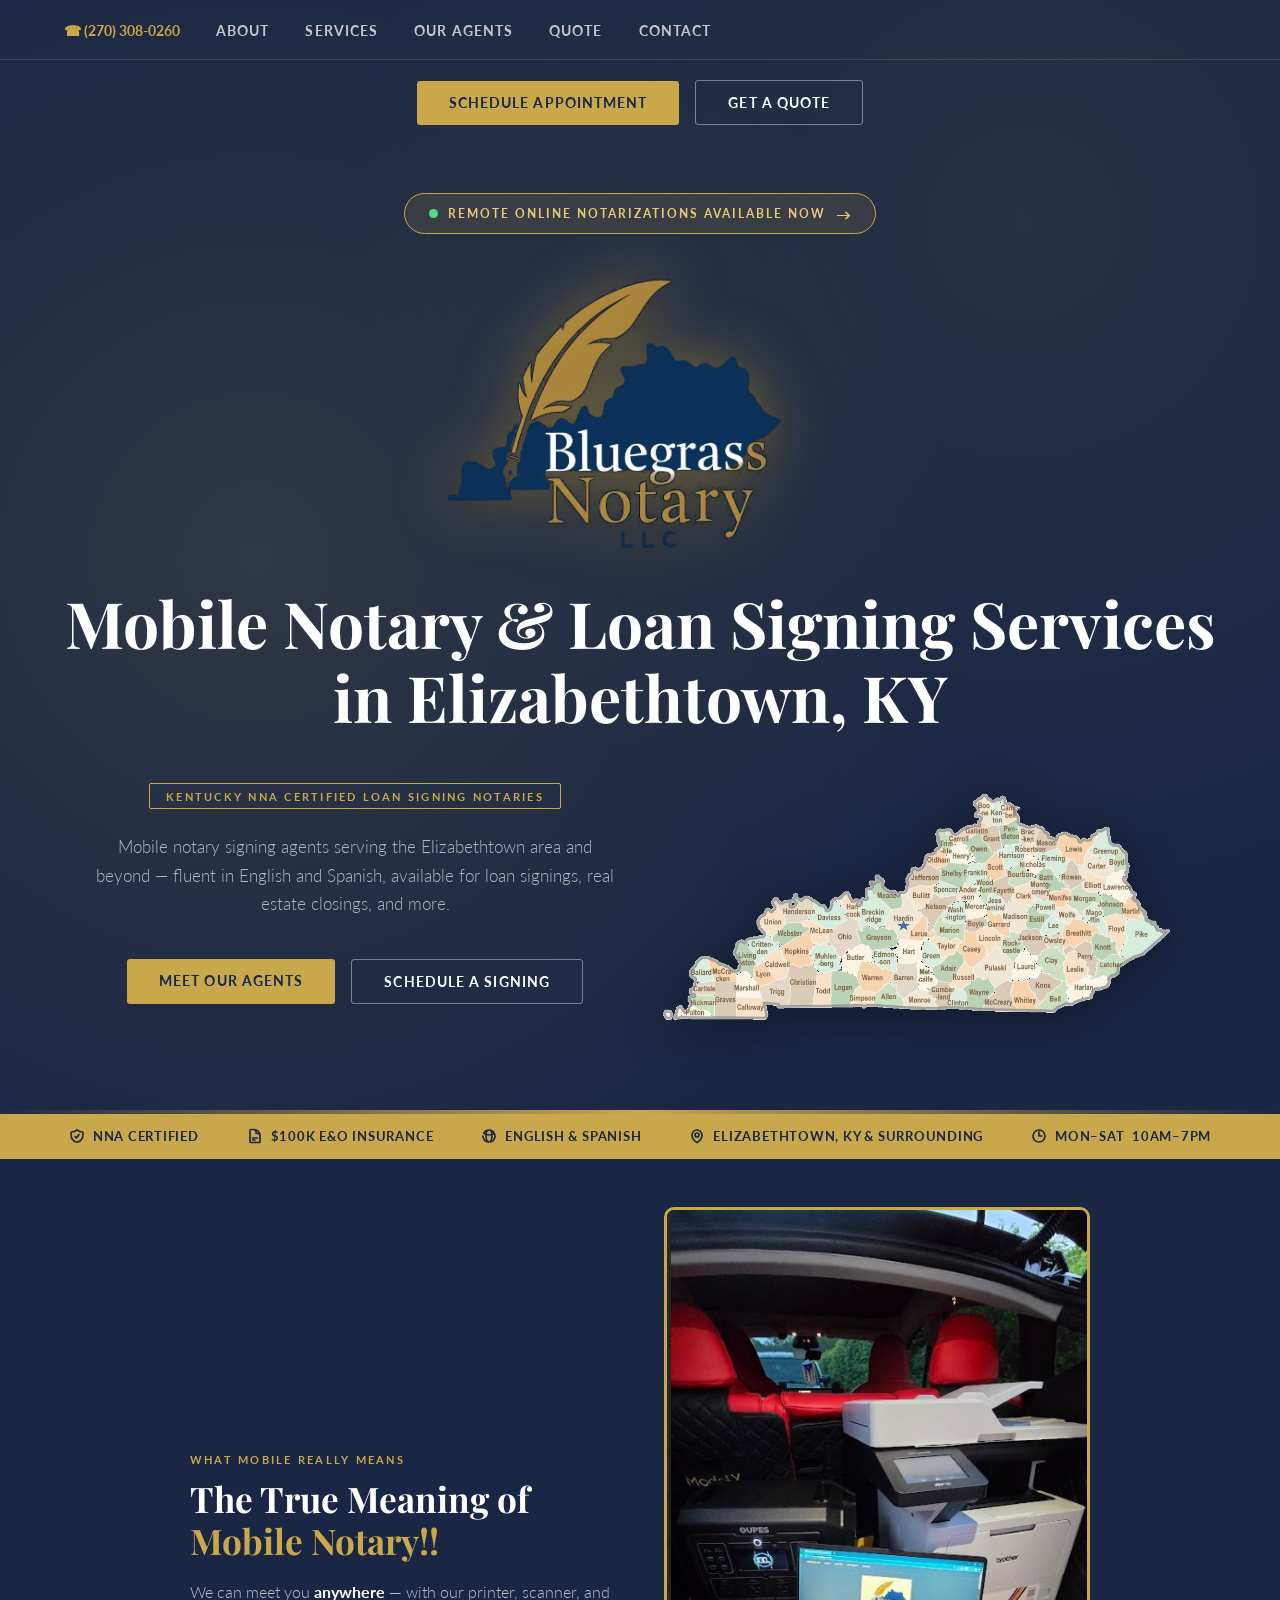
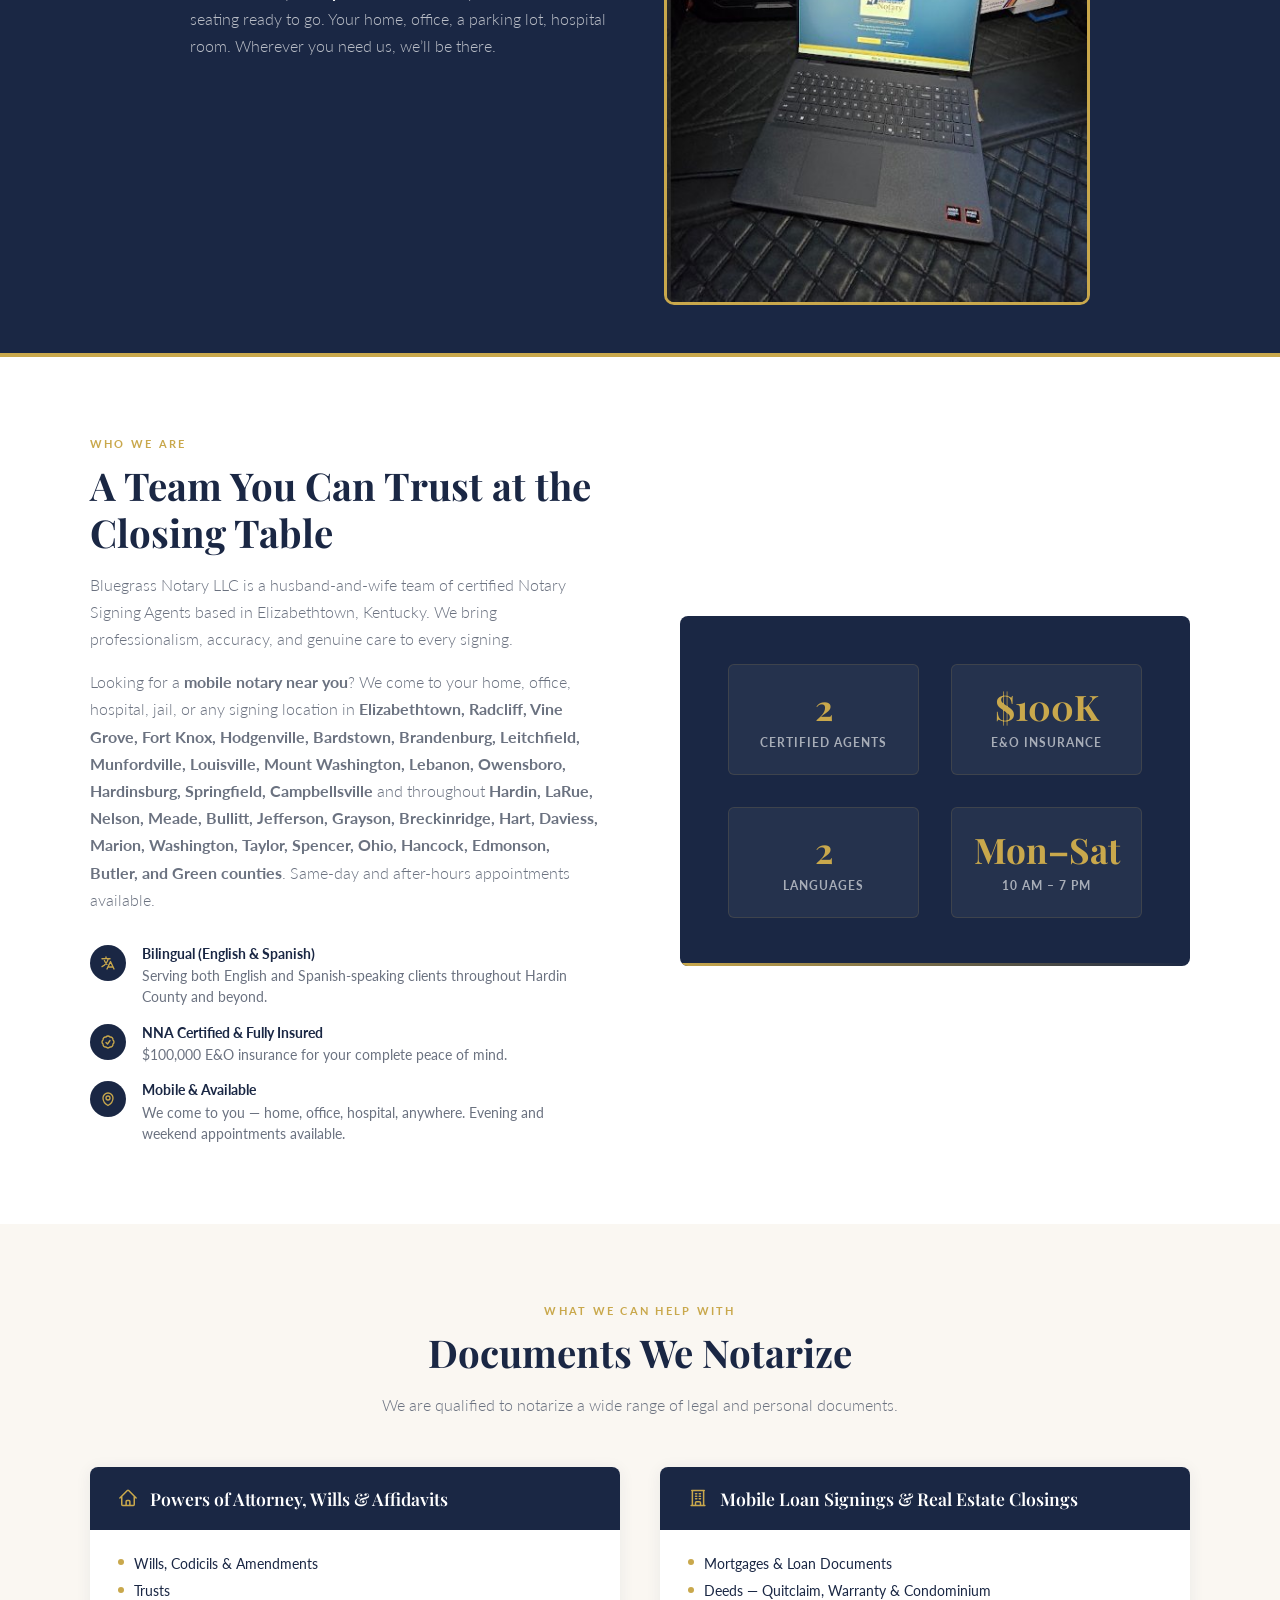
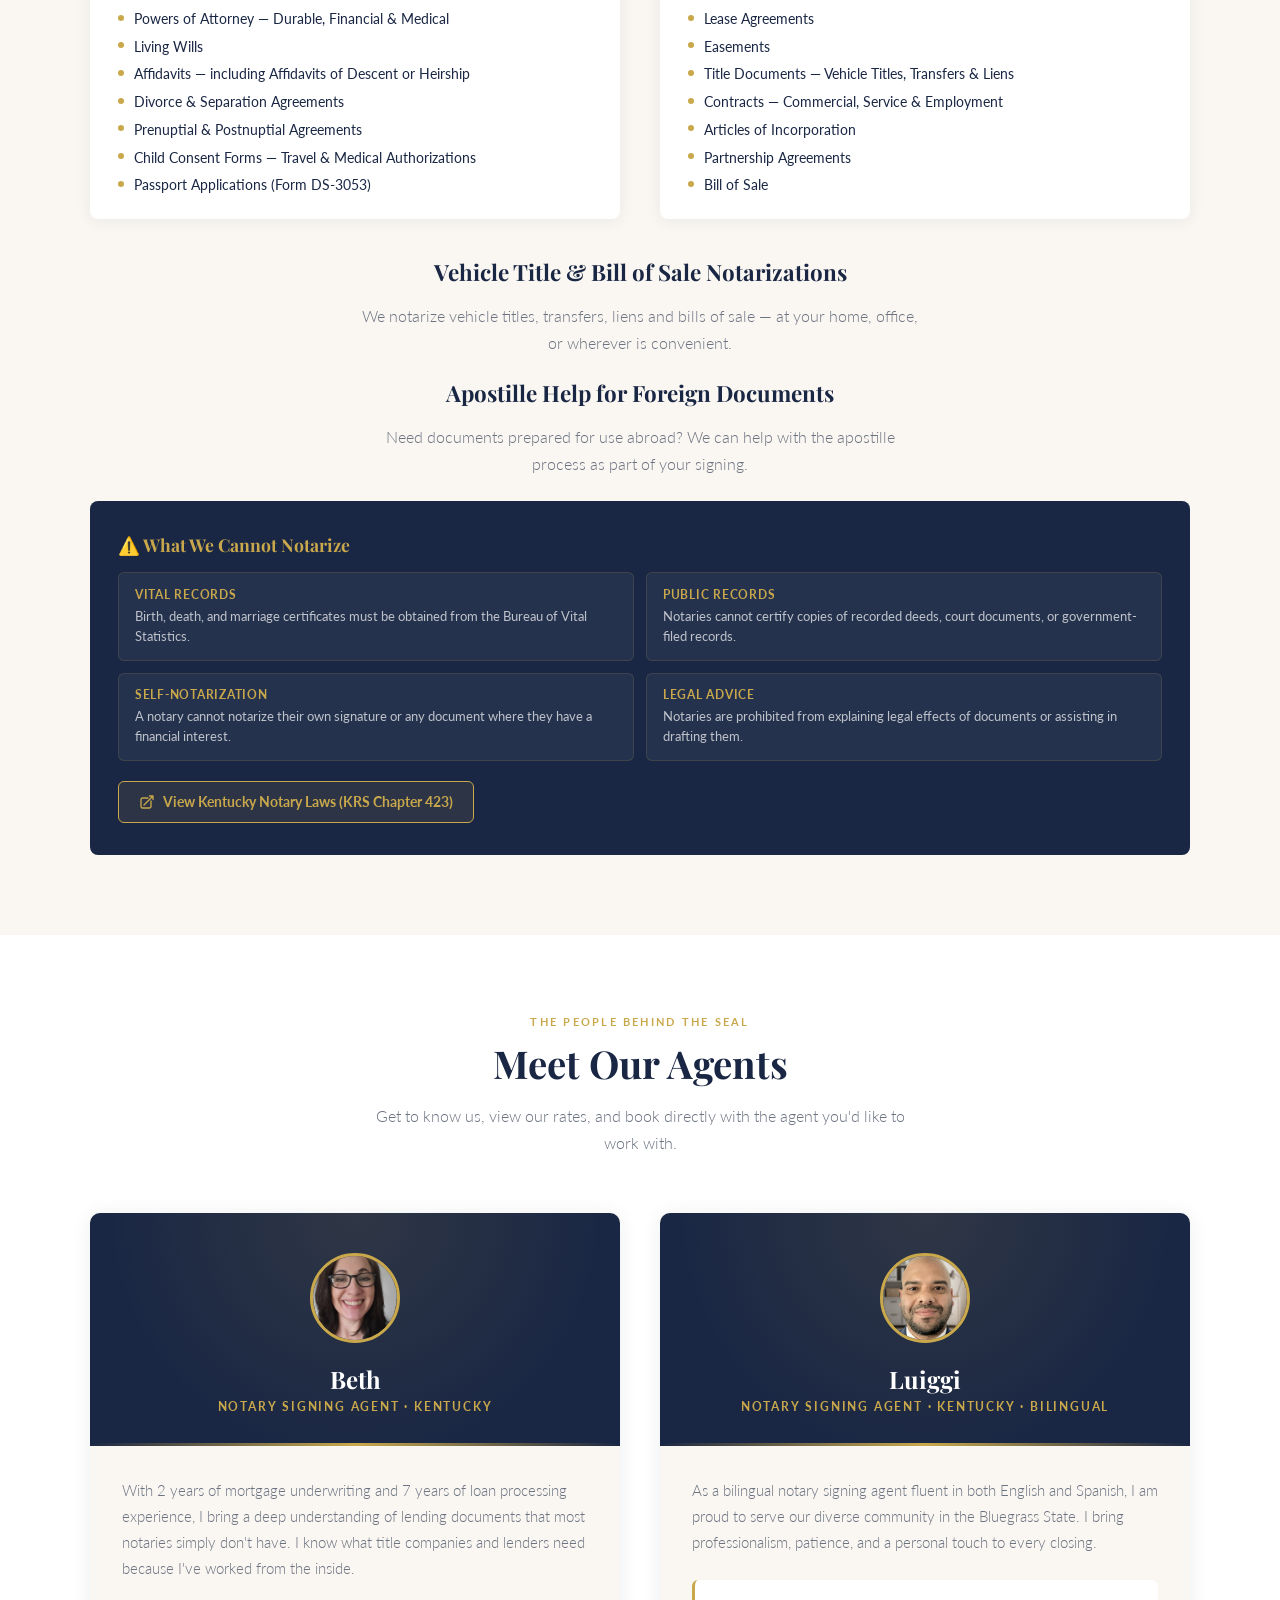
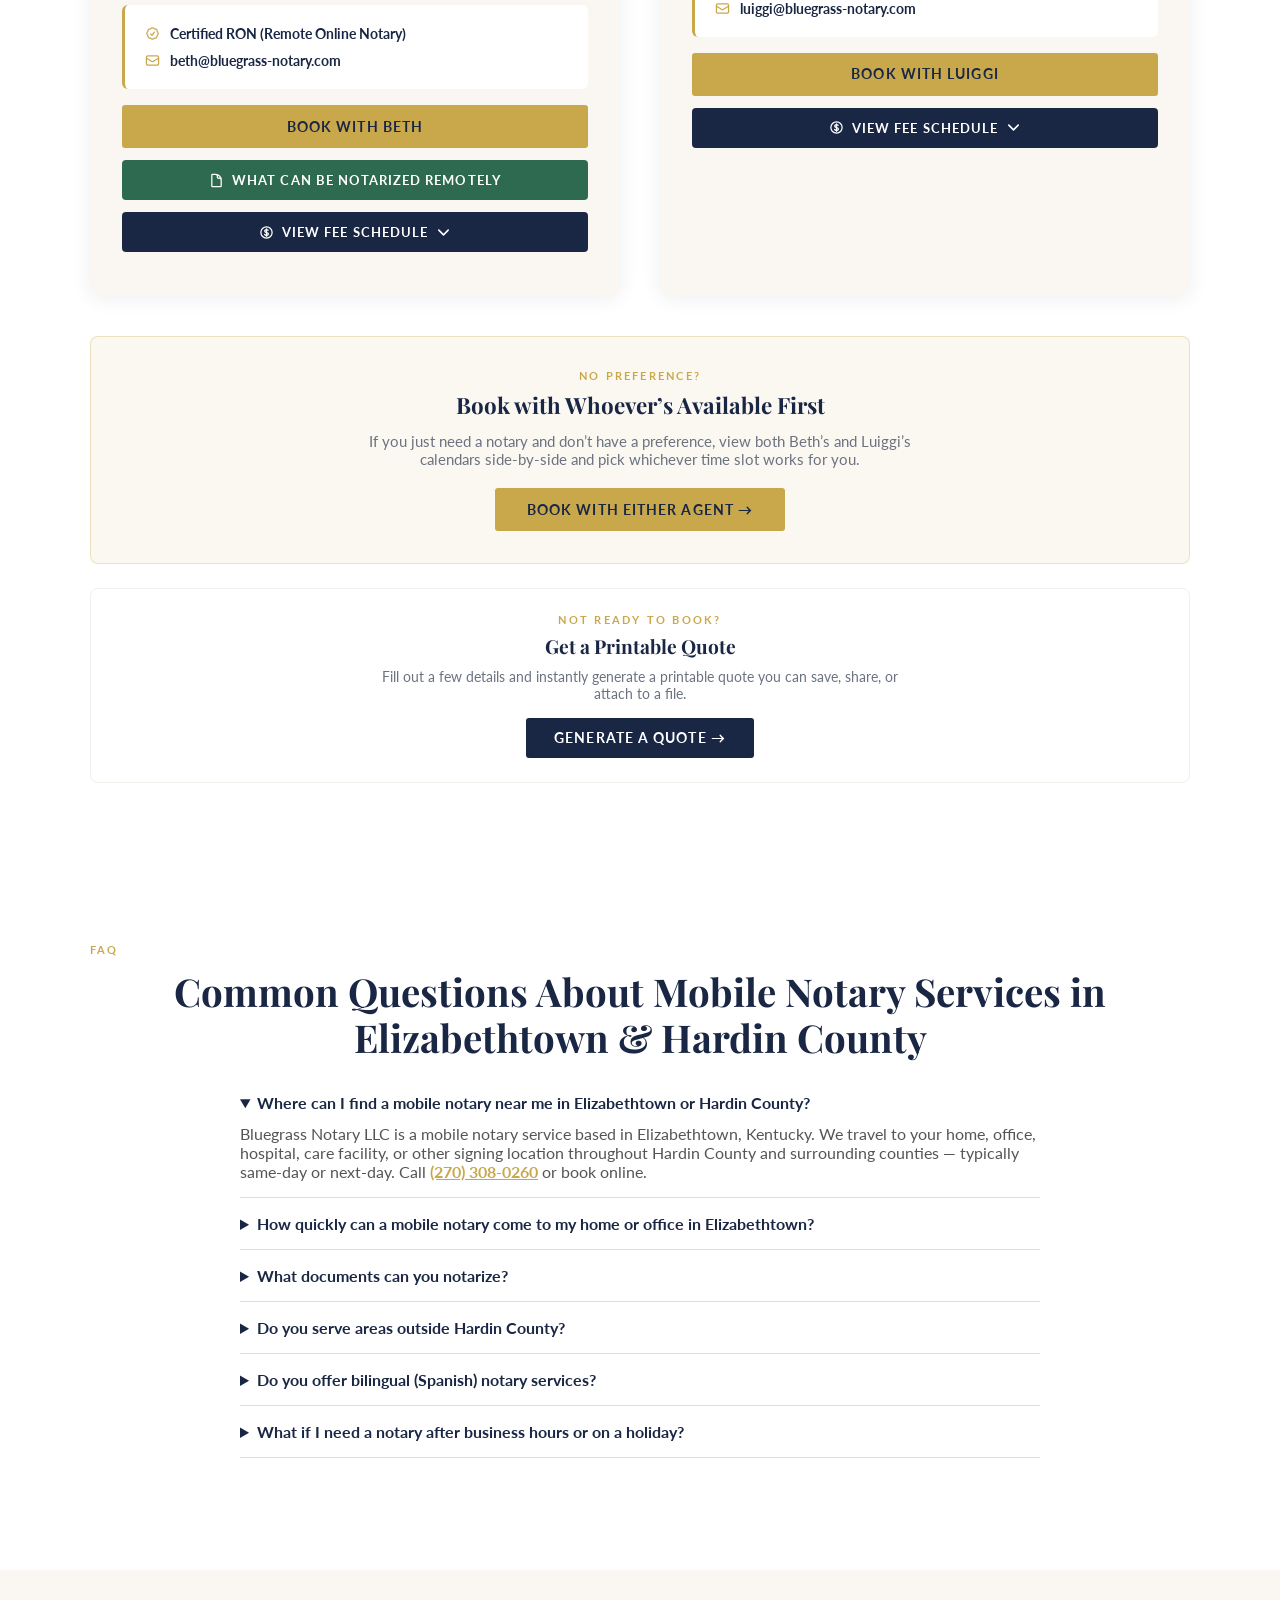
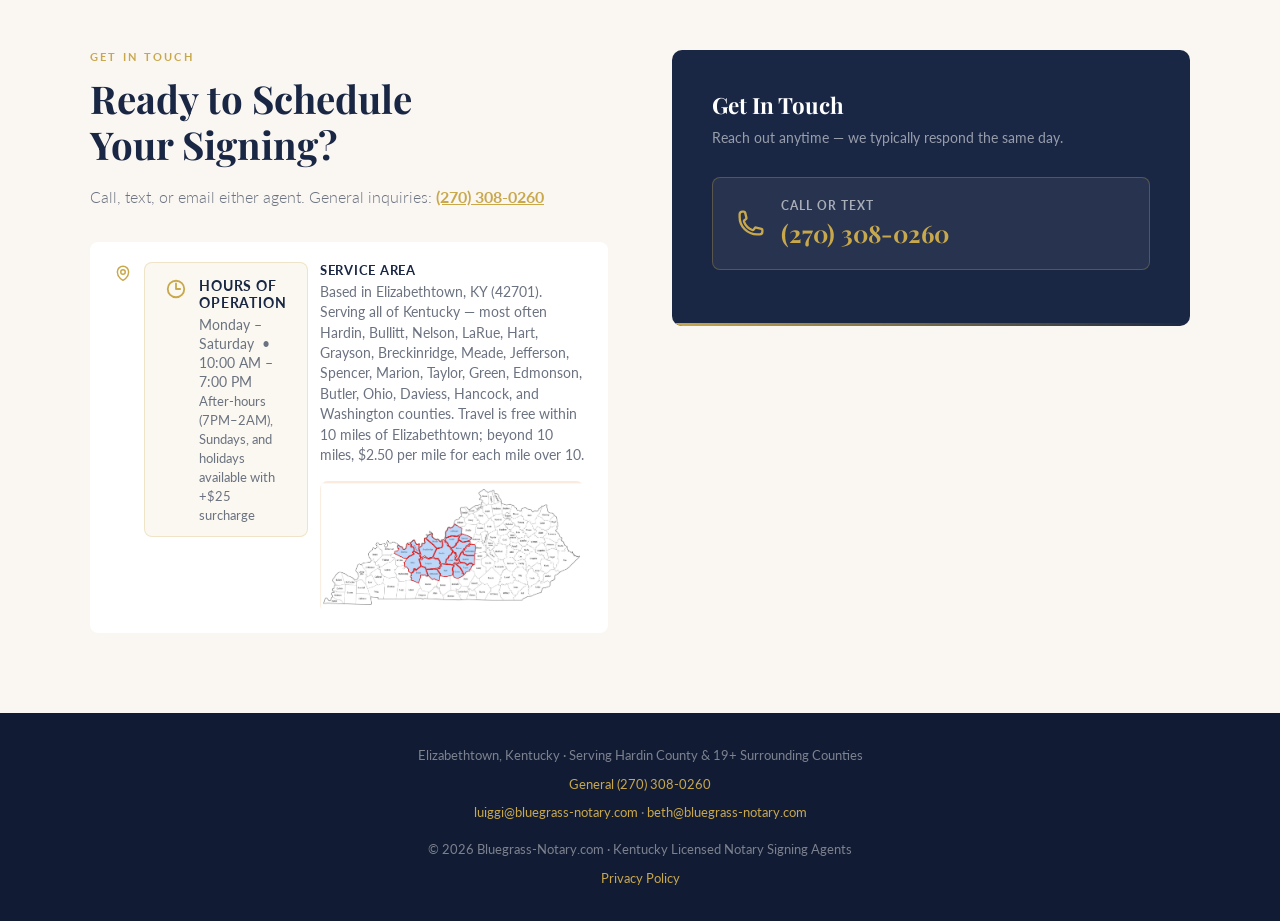
==== commit 3bb14ead: "Update business hours to 10 AM–7 PM Mon–Sat and start after-hours surcharge at 7 PM" ====
--- a/index.html
+++ b/index.html
@@ -69,9 +69,9 @@
     {"@type":"AdministrativeArea","name":"Breckinridge County, Kentucky"}
   ],
   "openingHoursSpecification": [
-    {"@type":"OpeningHoursSpecification","dayOfWeek":["Monday","Tuesday","Wednesday","Thursday","Friday","Saturday"],"opens":"11:00","closes":"18:00"}
+    {"@type":"OpeningHoursSpecification","dayOfWeek":["Monday","Tuesday","Wednesday","Thursday","Friday","Saturday"],"opens":"10:00","closes":"19:00"}
   ],
-  "openingHours": ["Mo-Sa 11:00-18:00"],
+  "openingHours": ["Mo-Sa 10:00-19:00"],
   "priceRange": "$$",
   "currenciesAccepted": "USD",
   "paymentAccepted": "Credit Card, Zelle",
@@ -107,7 +107,7 @@
     {"@type":"Question","name":"What documents can you notarize?","acceptedAnswer":{"@type":"Answer","text":"We handle loan signings, real estate closings, reverse mortgages, powers of attorney, wills, trusts, affidavits, vehicle titles, and most other general notarizations. If you're unsure whether we can help, just ask."}},
     {"@type":"Question","name":"Do you serve areas outside Hardin County?","acceptedAnswer":{"@type":"Answer","text":"Yes — we serve all of Kentucky, with no distance limit. We travel most frequently to Bullitt, Nelson, LaRue, Hart, Grayson, Breckinridge, Meade, Jefferson, Spencer, Marion, Taylor, Green, Edmonson, Butler, Ohio, Daviess, Hancock, and Washington counties. Travel is free within 10 miles of Elizabethtown; beyond 10 miles, $2.50 per mile for each mile over 10."}},
     {"@type":"Question","name":"Do you offer bilingual (Spanish) notary services?","acceptedAnswer":{"@type":"Answer","text":"Yes. Luiggi is fully fluent in Spanish and can assist Spanish-speaking clients throughout the signing process — explaining documents clearly in their preferred language."}},
-    {"@type":"Question","name":"What if I need a notary after business hours or on a holiday?","acceptedAnswer":{"@type":"Answer","text":"We're available for appointments between 6:00 PM and 2:00 AM, on Sundays, and on federal holidays for a flat $25.00 surcharge."}}
+    {"@type":"Question","name":"What if I need a notary after business hours or on a holiday?","acceptedAnswer":{"@type":"Answer","text":"We're available for appointments between 7:00 PM and 2:00 AM, on Sundays, and on federal holidays for a flat $25.00 surcharge."}}
   ]
 }
 </script>
@@ -320,7 +320,7 @@
   <!-- STEP 4: Date & Time -->
   <div class="step" id="s4">
     <div class="step-title">Step <span>4 of 8</span> &mdash; Preferred Date &amp; Time</div>
-    <p style="font-size:.88rem;color:var(--gray);margin-bottom:1rem;">Business hours are <strong>11:00 AM &ndash; 6:00 PM, Monday through Saturday</strong>. Appointments between <strong>6:00 PM and 2:00 AM</strong>, on <strong>Sundays</strong>, or on <strong>federal holidays</strong> carry a flat surcharge of <strong style="color:var(--gold);">+$25</strong>.</p>
+    <p style="font-size:.88rem;color:var(--gray);margin-bottom:1rem;">Business hours are <strong>10:00 AM &ndash; 7:00 PM, Monday through Saturday</strong>. Appointments between <strong>7:00 PM and 2:00 AM</strong>, on <strong>Sundays</strong>, or on <strong>federal holidays</strong> carry a flat surcharge of <strong style="color:var(--gold);">+$25</strong>.</p>
     <div class="bg">
       <label class="bl">Date</label>
       <input class="bi" type="date" id="prefDate" />
@@ -781,7 +781,7 @@
   <div class="ti"><svg fill="none" viewBox="0 0 24 24" stroke="currentColor" stroke-width="2.5"><path stroke-linecap="round" stroke-linejoin="round" d="M19.5 14.25v-2.625a3.375 3.375 0 00-3.375-3.375h-1.5A1.125 1.125 0 0113.5 7.125v-1.5a3.375 3.375 0 00-3.375-3.375H8.25m0 12.75h7.5m-7.5 3H12M10.5 2.25H5.625c-.621 0-1.125.504-1.125 1.125v17.25c0 .621.504 1.125 1.125 1.125h12.75c.621 0 1.125-.504 1.125-1.125V11.25a9 9 0 00-9-9z"/></svg>$100K E&amp;O Insurance</div>
   <div class="ti"><svg fill="none" viewBox="0 0 24 24" stroke="currentColor" stroke-width="2.5"><path stroke-linecap="round" stroke-linejoin="round" d="M12 21a9.004 9.004 0 008.716-6.747M12 21a9.004 9.004 0 01-8.716-6.747M12 21c2.485 0 4.5-4.03 4.5-9S14.485 3 12 3m0 18c-2.485 0-4.5-4.03-4.5-9S9.515 3 12 3m0 0a8.997 8.997 0 017.843 4.582M12 3a8.997 8.997 0 00-7.843 4.582m15.686 0A11.953 11.953 0 0112 10.5c-2.998 0-5.74-1.1-7.843-2.918m15.686 0A8.959 8.959 0 0121 12c0 .778-.099 1.533-.284 2.253M3 12a8.959 8.959 0 00.284 2.253"/></svg>English &amp; Spanish</div>
   <div class="ti"><svg fill="none" viewBox="0 0 24 24" stroke="currentColor" stroke-width="2.5"><path stroke-linecap="round" stroke-linejoin="round" d="M15 10.5a3 3 0 11-6 0 3 3 0 016 0z"/><path stroke-linecap="round" stroke-linejoin="round" d="M19.5 10.5c0 7.142-7.5 11.25-7.5 11.25S4.5 17.642 4.5 10.5a7.5 7.5 0 1115 0z"/></svg>Elizabethtown, KY &amp; Surrounding</div>
-  <div class="ti"><svg fill="none" viewBox="0 0 24 24" stroke="currentColor" stroke-width="2.5"><path stroke-linecap="round" stroke-linejoin="round" d="M12 6v6h4.5m4.5 0a9 9 0 11-18 0 9 9 0 0118 0z"/></svg>Mon&ndash;Sat &nbsp;11AM&ndash;6PM</div>
+  <div class="ti"><svg fill="none" viewBox="0 0 24 24" stroke="currentColor" stroke-width="2.5"><path stroke-linecap="round" stroke-linejoin="round" d="M12 6v6h4.5m4.5 0a9 9 0 11-18 0 9 9 0 0118 0z"/></svg>Mon&ndash;Sat &nbsp;10AM&ndash;7PM</div>
 </div>
 
 <div class="mob-banner">
@@ -814,7 +814,7 @@
         <div class="si"><span class="sn">2</span><span class="sl2">Certified Agents</span></div>
         <div class="si"><span class="sn">$100K</span><span class="sl2">E&amp;O Insurance</span></div>
         <div class="si"><span class="sn">2</span><span class="sl2">Languages</span></div>
-        <div class="si"><span class="sn">Mon&ndash;Sat</span><span class="sl2">11 AM &ndash; 6 PM</span></div>
+        <div class="si"><span class="sn">Mon&ndash;Sat</span><span class="sl2">10 AM &ndash; 7 PM</span></div>
       </div>
     </div>
   </div>
@@ -924,7 +924,7 @@
             <div class="fee-row"><span>Apostille Needed for Foreign Documents</span><span class="fp">$60.00</span></div>
             <div class="fee-row"><span>Witness (0&ndash;3 needed)</span><span class="fp">$50.00/each</span></div>
             <div class="fee-row"><span>Scans / Fax Backs / Customer Copies / Re-Prints</span><span class="fp">$25.00</span></div>
-            <div class="fee-row"><span>After Hours / Holidays / Sundays (6PM&ndash;2AM)</span><span class="fp">$25.00</span></div>
+            <div class="fee-row"><span>After Hours / Holidays / Sundays (7PM&ndash;2AM)</span><span class="fp">$25.00</span></div>
             <div class="fee-row"><span>Table &amp; 4 chairs</span><span class="fp">Free</span></div>
           </div>
           <div class="fee-sec"><div class="fee-hd">Travel &amp; Time</div>
@@ -975,7 +975,7 @@
             <div class="fee-row"><span>Apostille Needed for Foreign Documents</span><span class="fp">$60.00</span></div>
             <div class="fee-row"><span>Witness (0&ndash;3 needed)</span><span class="fp">$50.00/each</span></div>
             <div class="fee-row"><span>Scans / Fax Backs / Customer Copies / Re-Prints</span><span class="fp">$25.00</span></div>
-            <div class="fee-row"><span>After Hours / Holidays / Sundays (6PM&ndash;2AM)</span><span class="fp">$25.00</span></div>
+            <div class="fee-row"><span>After Hours / Holidays / Sundays (7PM&ndash;2AM)</span><span class="fp">$25.00</span></div>
             <div class="fee-row"><span>Table &amp; 4 chairs</span><span class="fp">Free</span></div>
           </div>
           <div class="fee-sec"><div class="fee-hd">Travel &amp; Time</div>
@@ -1040,7 +1040,7 @@
       </details>
       <details style="margin-bottom:1rem;border-bottom:1px solid #ddd;padding-bottom:1rem;">
         <summary style="font-weight:700;cursor:pointer;font-size:1rem;">What if I need a notary after business hours or on a holiday?</summary>
-        <p style="margin-top:.75rem;color:#555;">We're available for appointments between 6:00 PM and 2:00 AM, on Sundays, and on federal holidays for a flat +$25 surcharge.</p>
+        <p style="margin-top:.75rem;color:#555;">We're available for appointments between 7:00 PM and 2:00 AM, on Sundays, and on federal holidays for a flat +$25 surcharge.</p>
       </details>
     </div>
   </div>
@@ -1059,8 +1059,8 @@
     <svg fill="none" viewBox="0 0 24 24" stroke="currentColor" stroke-width="2" style="width:22px;height:22px;color:var(--gold);flex-shrink:0;margin-top:.1rem;"><path stroke-linecap="round" stroke-linejoin="round" d="M12 6v6h4.5m4.5 0a9 9 0 11-18 0 9 9 0 0118 0z"/></svg>
     <div>
       <strong style="display:block;font-size:.9rem;color:var(--navy);margin-bottom:.2rem;">Hours of Operation</strong>
-      <span style="font-size:.88rem;color:var(--gray);">Monday &ndash; Saturday &nbsp;&bull;&nbsp; 11:00 AM &ndash; 6:00 PM</span><br/>
-      <span style="font-size:.8rem;color:var(--gray);">After-hours (6PM&ndash;2AM), Sundays, and holidays available with +$25 surcharge</span>
+      <span style="font-size:.88rem;color:var(--gray);">Monday &ndash; Saturday &nbsp;&bull;&nbsp; 10:00 AM &ndash; 7:00 PM</span><br/>
+      <span style="font-size:.8rem;color:var(--gray);">After-hours (7PM&ndash;2AM), Sundays, and holidays available with +$25 surcharge</span>
     </div>
   </div>
   <div><strong>Service Area</strong><p>Based in Elizabethtown, KY (42701). Serving all of Kentucky &mdash; most often Hardin, Bullitt, Nelson, LaRue, Hart, Grayson, Breckinridge, Meade, Jefferson, Spencer, Marion, Taylor, Green, Edmonson, Butler, Ohio, Daviess, Hancock, and Washington counties. Travel is free within 10 miles of Elizabethtown; beyond 10 miles, $2.50 per mile for each mile over 10.</p>
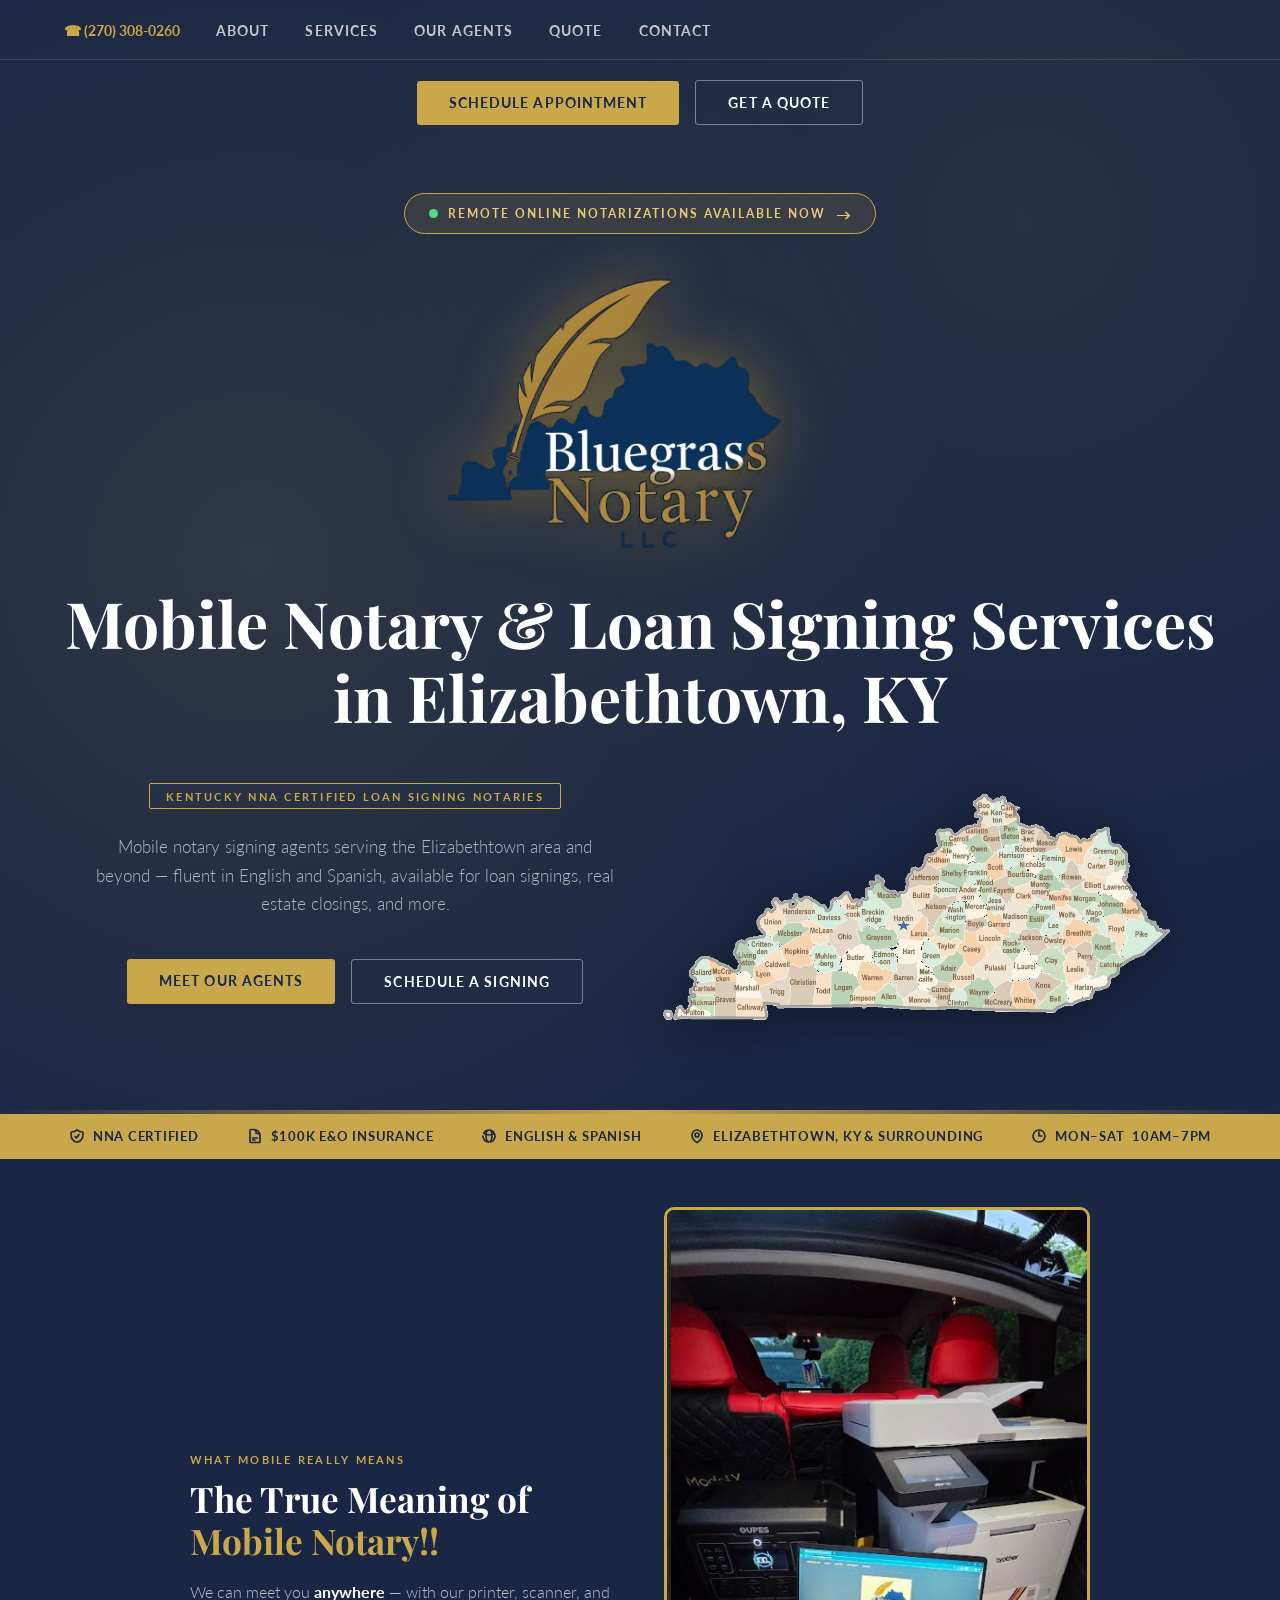
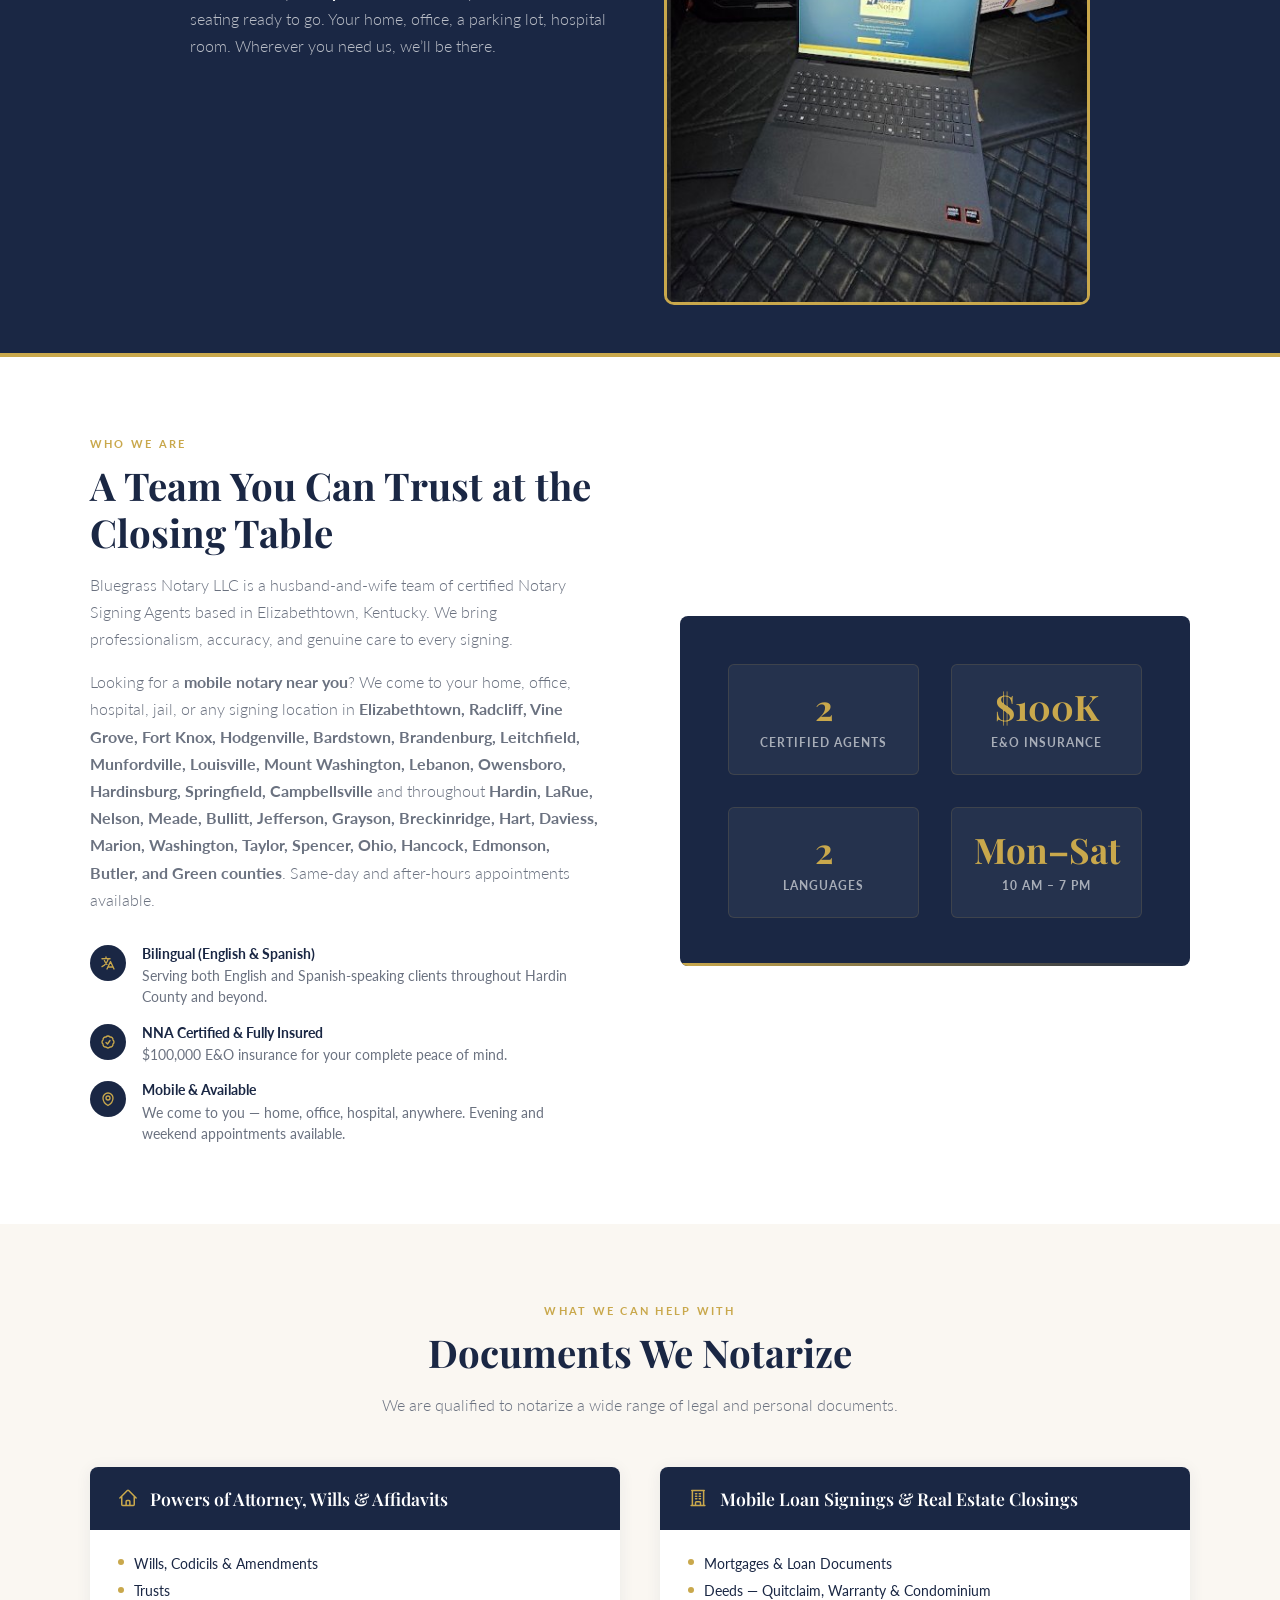
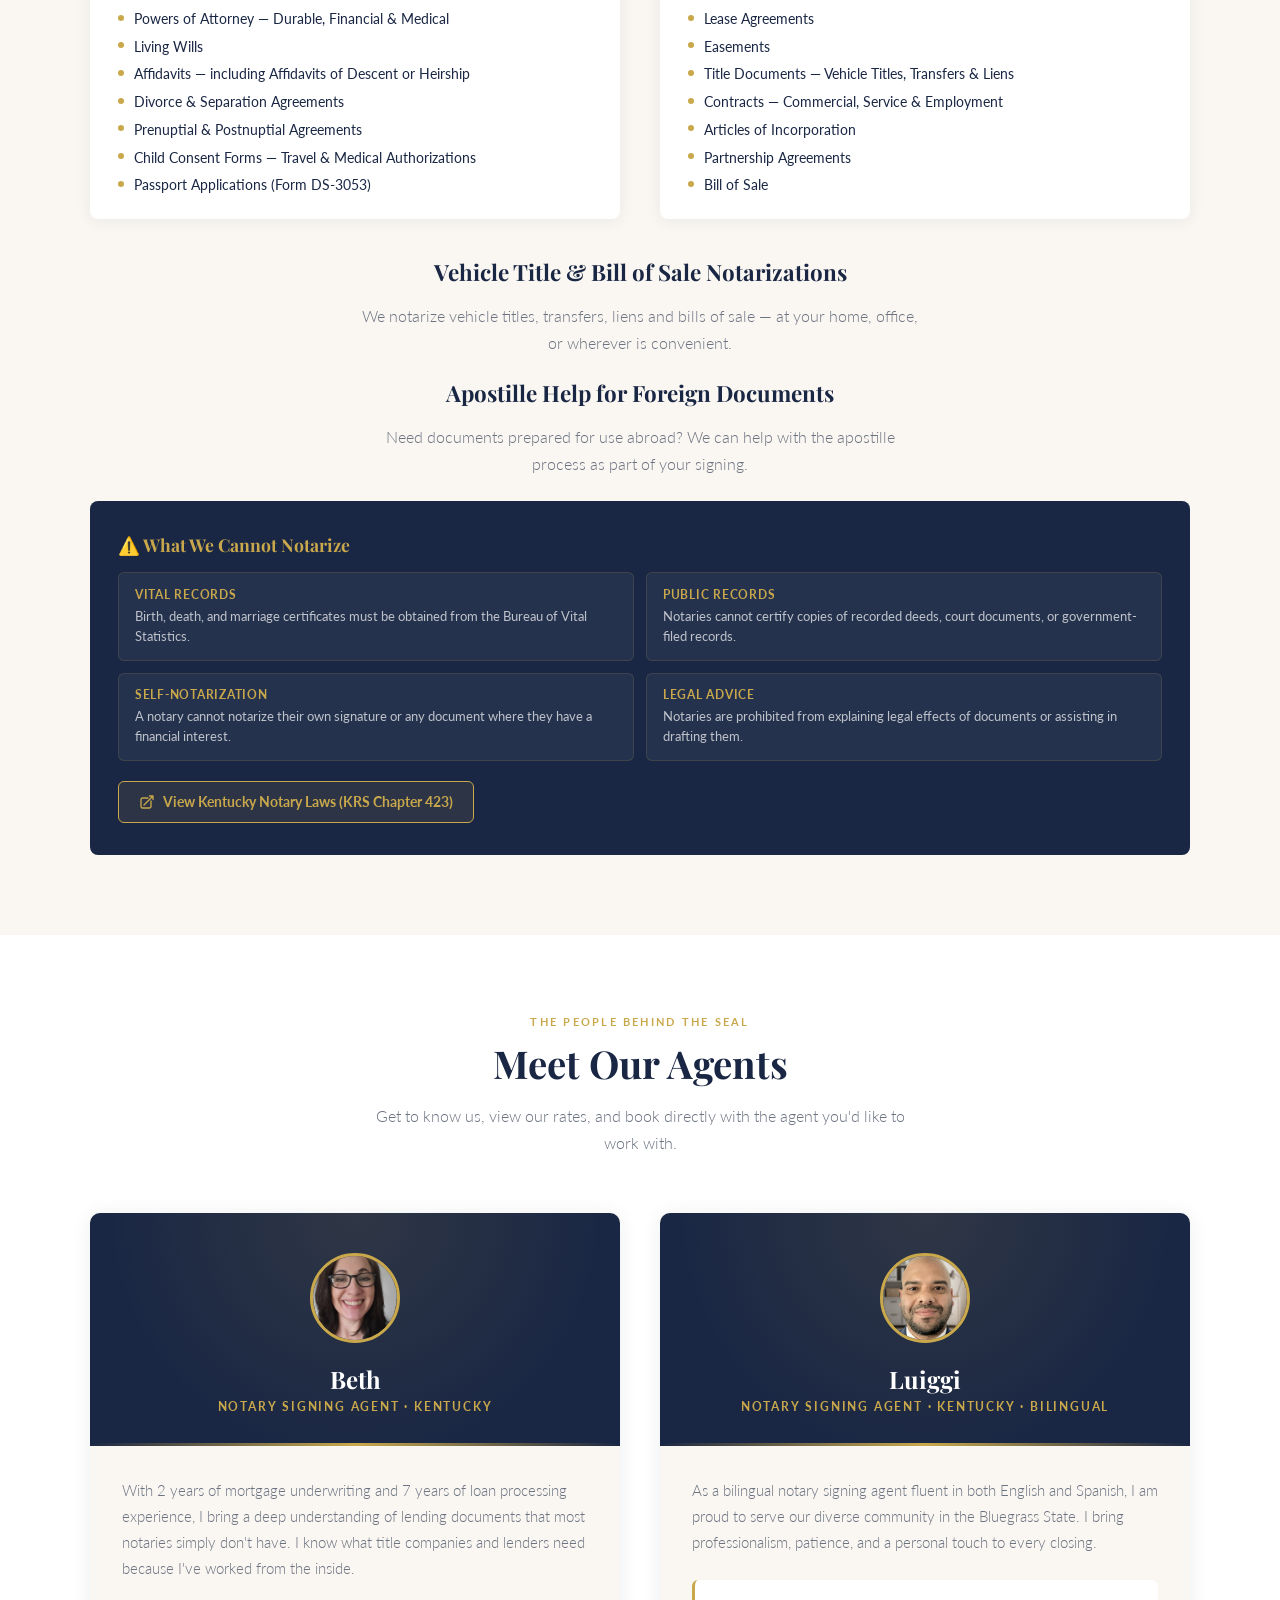
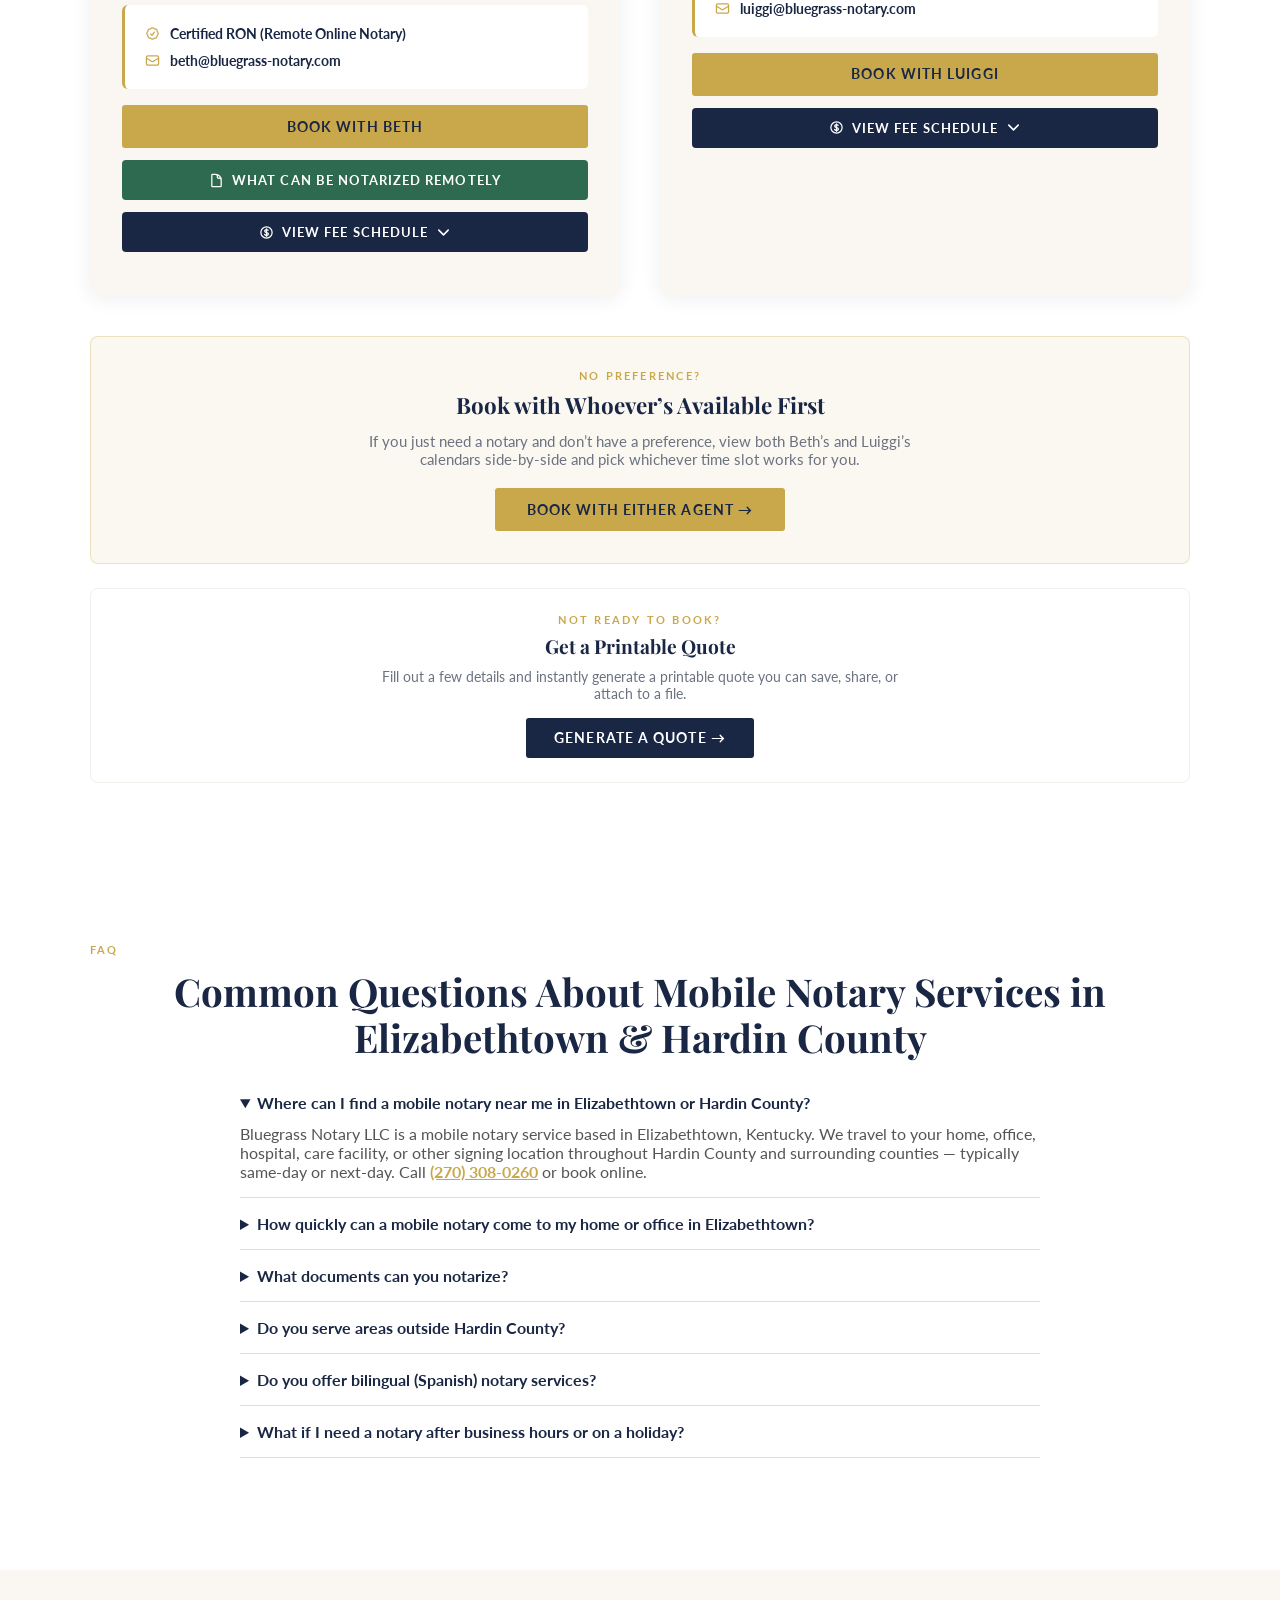
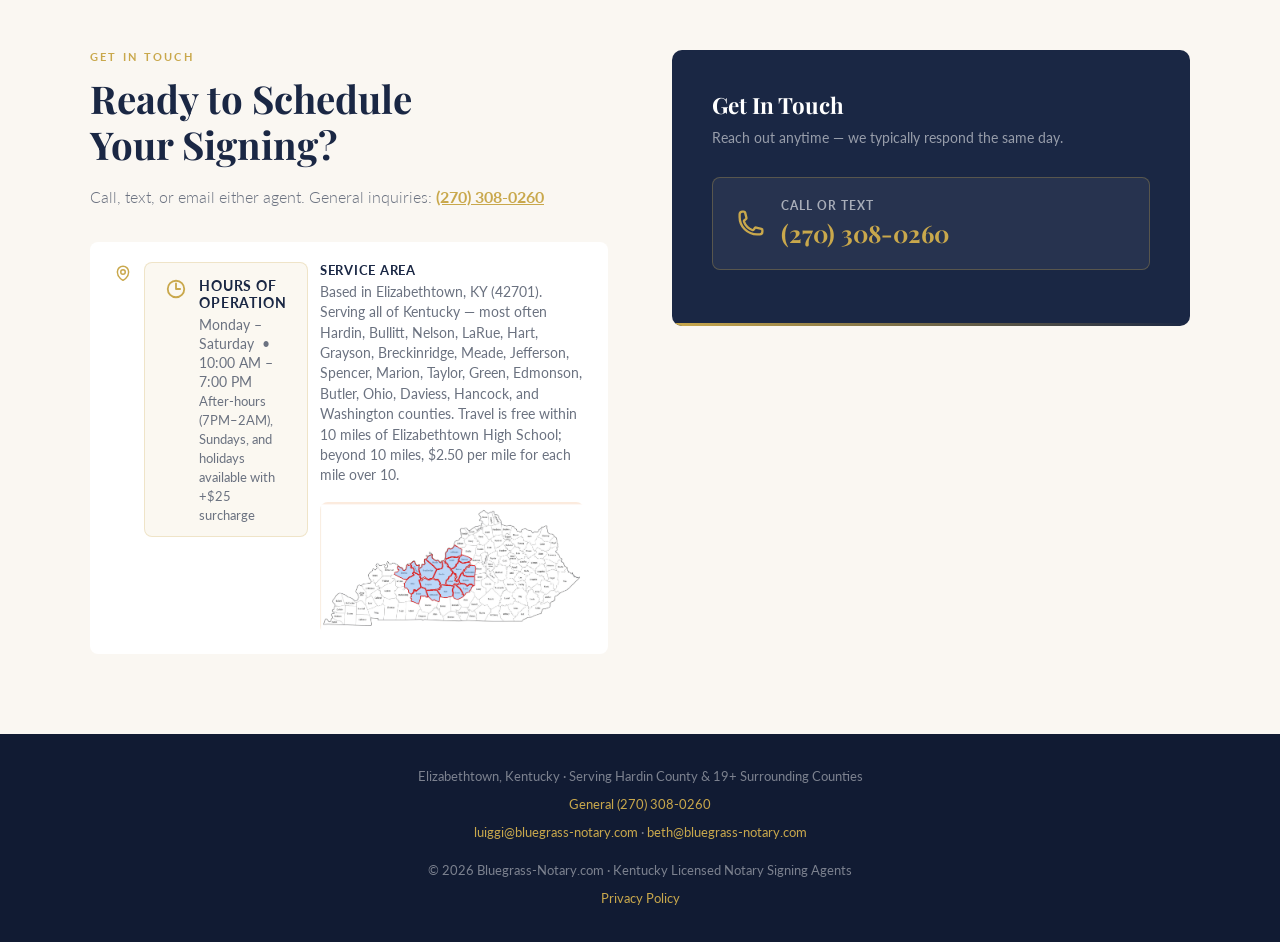
==== commit 5edd18f3: "Set travel origin to Elizabethtown High School and remove street addresses from quotes Mileage is me" ====
--- a/index.html
+++ b/index.html
@@ -105,7 +105,7 @@
     {"@type":"Question","name":"Where can I find a mobile notary near me in Elizabethtown or Hardin County?","acceptedAnswer":{"@type":"Answer","text":"Bluegrass Notary LLC is a mobile notary service based in Elizabethtown, Kentucky. We travel to your home, office, hospital, care facility, or other signing location throughout Hardin County and surrounding counties — typically same-day or next-day. Call (270) 308-0260 or book online."}},
     {"@type":"Question","name":"How quickly can a mobile notary come to my home or office in Elizabethtown?","acceptedAnswer":{"@type":"Answer","text":"Same-day and next-day appointments are usually available throughout Hardin County. Call or book online — we'll confirm within minutes."}},
     {"@type":"Question","name":"What documents can you notarize?","acceptedAnswer":{"@type":"Answer","text":"We handle loan signings, real estate closings, reverse mortgages, powers of attorney, wills, trusts, affidavits, vehicle titles, and most other general notarizations. If you're unsure whether we can help, just ask."}},
-    {"@type":"Question","name":"Do you serve areas outside Hardin County?","acceptedAnswer":{"@type":"Answer","text":"Yes — we serve all of Kentucky, with no distance limit. We travel most frequently to Bullitt, Nelson, LaRue, Hart, Grayson, Breckinridge, Meade, Jefferson, Spencer, Marion, Taylor, Green, Edmonson, Butler, Ohio, Daviess, Hancock, and Washington counties. Travel is free within 10 miles of Elizabethtown; beyond 10 miles, $2.50 per mile for each mile over 10."}},
+    {"@type":"Question","name":"Do you serve areas outside Hardin County?","acceptedAnswer":{"@type":"Answer","text":"Yes — we serve all of Kentucky, with no distance limit. We travel most frequently to Bullitt, Nelson, LaRue, Hart, Grayson, Breckinridge, Meade, Jefferson, Spencer, Marion, Taylor, Green, Edmonson, Butler, Ohio, Daviess, Hancock, and Washington counties. Travel is free within 10 miles of Elizabethtown High School; beyond 10 miles, $2.50 per mile for each mile over 10."}},
     {"@type":"Question","name":"Do you offer bilingual (Spanish) notary services?","acceptedAnswer":{"@type":"Answer","text":"Yes. Luiggi is fully fluent in Spanish and can assist Spanish-speaking clients throughout the signing process — explaining documents clearly in their preferred language."}},
     {"@type":"Question","name":"What if I need a notary after business hours or on a holiday?","acceptedAnswer":{"@type":"Answer","text":"We're available for appointments between 7:00 PM and 2:00 AM, on Sundays, and on federal holidays for a flat $25.00 surcharge."}}
   ]
@@ -401,7 +401,7 @@
       </div>
       <button type="button" class="btn btn-navy" id="calcMilesBtn" style="margin-top:.75rem;padding:.6rem 1rem;font-size:.78rem;">Calculate Travel Fee</button>
       <div id="mileageResult" style="margin-top:.5rem;min-height:1.2rem;"></div>
-      <div style="font-size:.78rem;color:var(--gray);margin-top:.4rem;padding:.6rem .75rem;background:rgba(201,168,76,.08);border-radius:6px;">Free within 10 miles of Elizabethtown; $2.50/mile for each mile over 10.</div>
+      <div style="font-size:.78rem;color:var(--gray);margin-top:.4rem;padding:.6rem .75rem;background:rgba(201,168,76,.08);border-radius:6px;">Free within 10 miles of Elizabethtown High School; $2.50/mile for each mile over 10.</div>
     </div>
 
     <div class="bg">
@@ -533,7 +533,7 @@
           <option value="Woodford">Woodford</option>
         </optgroup>
       </select>
-      <p style="font-size:.75rem;color:var(--gray);margin-top:.4rem;">We travel anywhere in Kentucky. Travel is free within 10 miles of Elizabethtown; beyond that, $2.50/mile for each mile over 10, calculated from your exact address in the next step.</p>
+      <p style="font-size:.75rem;color:var(--gray);margin-top:.4rem;">We travel anywhere in Kentucky. Travel is free within 10 miles of Elizabethtown High School; beyond that, $2.50/mile for each mile over 10, calculated from your exact address in the next step.</p>
     </div>
 
     <div class="bg">
@@ -570,7 +570,7 @@
     <div id="s6invoice"></div>
     <div class="polbox">
       <h4>1. Travel, Wait Time &amp; Cancellations</h4>
-      <p><strong>Travel Policy:</strong> Travel within 10 miles of Elizabethtown, KY (124 McCormack Ave) is free; beyond 10 miles, travel is $2.50 per mile for each mile over 10.</p>
+      <p><strong>Travel Policy:</strong> Travel within 10 miles of Elizabethtown High School is free; beyond 10 miles, travel is $2.50 per mile for each mile over 10.</p>
       <p><strong>Wait Time:</strong> I will wait up to 16 min with no contact before leaving. If you need me to wait, please contact me. 15 min wait time, on 15th min, $15 fee added and $1 per min thereafter.</p>
       <p><strong>Cancellation Policy:</strong> Cancellation up to 5 hours free &ndash; after that the full amount to be charged.</p>
       <p><strong>No-Show / Refusal Policy:</strong> Client no-show and or refusal to sign &ndash; full amount to be charged.</p>
@@ -928,7 +928,7 @@
             <div class="fee-row"><span>Table &amp; 4 chairs</span><span class="fp">Free</span></div>
           </div>
           <div class="fee-sec"><div class="fee-hd">Travel &amp; Time</div>
-            <div class="fee-row"><span>Within 10 miles</span><span class="fp">Free</span></div>
+            <div class="fee-row"><span>Within 10 miles of Elizabethtown High School</span><span class="fp">Free</span></div>
             <div class="fee-row"><span>Beyond 10 miles</span><span class="fp">+$2.50/mile</span></div>
           </div>
           <div class="fee-sec"><div class="fee-hd">After Appointment Fees</div>
@@ -979,7 +979,7 @@
             <div class="fee-row"><span>Table &amp; 4 chairs</span><span class="fp">Free</span></div>
           </div>
           <div class="fee-sec"><div class="fee-hd">Travel &amp; Time</div>
-            <div class="fee-row"><span>Within 10 miles</span><span class="fp">Free</span></div>
+            <div class="fee-row"><span>Within 10 miles of Elizabethtown High School</span><span class="fp">Free</span></div>
             <div class="fee-row"><span>Beyond 10 miles</span><span class="fp">+$2.50/mile</span></div>
           </div>
           <div class="fee-sec"><div class="fee-hd">After Appointment Fees</div>
@@ -1032,7 +1032,7 @@
       </details>
       <details style="margin-bottom:1rem;border-bottom:1px solid #ddd;padding-bottom:1rem;">
         <summary style="font-weight:700;cursor:pointer;font-size:1rem;">Do you serve areas outside Hardin County?</summary>
-        <p style="margin-top:.75rem;color:#555;">Yes &mdash; <strong>we serve all of Kentucky, with no distance limit.</strong> We travel most frequently to Bullitt, Nelson, LaRue, Hart, Grayson, Breckinridge, Meade, Jefferson, Spencer, Marion, Taylor, Green, Edmonson, Butler, Ohio, Daviess, Hancock, Washington, and other surrounding counties &mdash; but wherever you are in the state, we can get there. Travel is free within 10 miles of Elizabethtown; beyond 10 miles, $2.50 per mile for each mile over 10.</p>
+        <p style="margin-top:.75rem;color:#555;">Yes &mdash; <strong>we serve all of Kentucky, with no distance limit.</strong> We travel most frequently to Bullitt, Nelson, LaRue, Hart, Grayson, Breckinridge, Meade, Jefferson, Spencer, Marion, Taylor, Green, Edmonson, Butler, Ohio, Daviess, Hancock, Washington, and other surrounding counties &mdash; but wherever you are in the state, we can get there. Travel is free within 10 miles of Elizabethtown High School; beyond 10 miles, $2.50 per mile for each mile over 10.</p>
       </details>
       <details style="margin-bottom:1rem;border-bottom:1px solid #ddd;padding-bottom:1rem;">
         <summary style="font-weight:700;cursor:pointer;font-size:1rem;">Do you offer bilingual (Spanish) notary services?</summary>
@@ -1063,7 +1063,7 @@
       <span style="font-size:.8rem;color:var(--gray);">After-hours (7PM&ndash;2AM), Sundays, and holidays available with +$25 surcharge</span>
     </div>
   </div>
-  <div><strong>Service Area</strong><p>Based in Elizabethtown, KY (42701). Serving all of Kentucky &mdash; most often Hardin, Bullitt, Nelson, LaRue, Hart, Grayson, Breckinridge, Meade, Jefferson, Spencer, Marion, Taylor, Green, Edmonson, Butler, Ohio, Daviess, Hancock, and Washington counties. Travel is free within 10 miles of Elizabethtown; beyond 10 miles, $2.50 per mile for each mile over 10.</p>
+  <div><strong>Service Area</strong><p>Based in Elizabethtown, KY (42701). Serving all of Kentucky &mdash; most often Hardin, Bullitt, Nelson, LaRue, Hart, Grayson, Breckinridge, Meade, Jefferson, Spencer, Marion, Taylor, Green, Edmonson, Butler, Ohio, Daviess, Hancock, and Washington counties. Travel is free within 10 miles of Elizabethtown High School; beyond 10 miles, $2.50 per mile for each mile over 10.</p>
 <img src="ky-service-area.png" alt="Kentucky service area map: counties served by Bluegrass Notary LLC" style="width:100%;max-width:700px;border-radius:8px;margin-top:1rem;display:block;" loading="lazy"/></div></div>
     </div>
     <div class="cfw">
